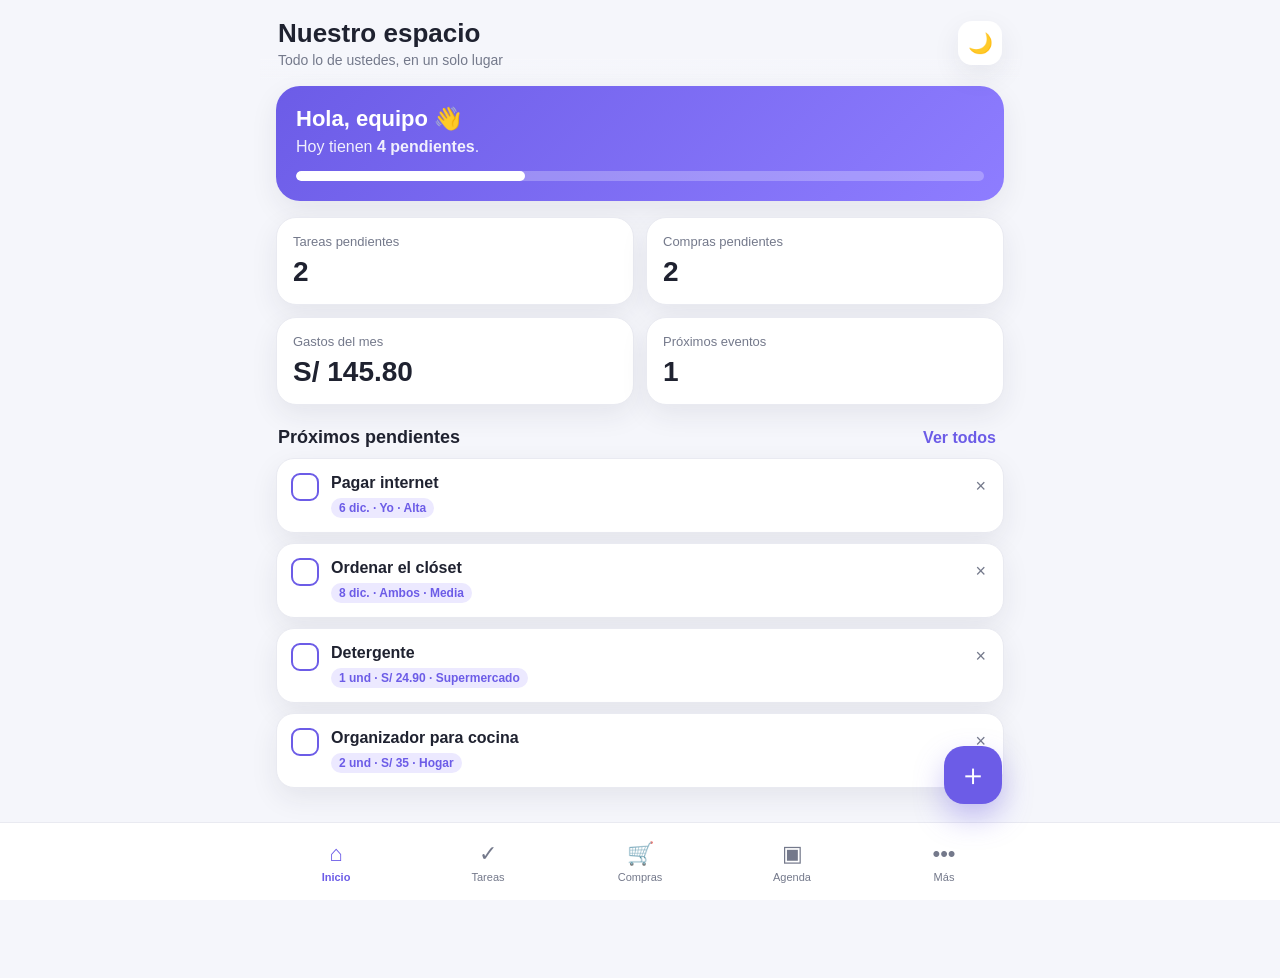
==== nuestro_espacio_app.html @ 4e75eeb5 "Add files via upload" ====
<!DOCTYPE html>
<html lang="es">
<head>
<meta charset="UTF-8" />
<meta name="viewport" content="width=device-width, initial-scale=1, viewport-fit=cover, user-scalable=no" />
<meta name="theme-color" content="#6c5ce7" />
<title>Nuestro Espacio</title>
<style>
:root{
  --bg:#f5f6fb;--card:#ffffff;--text:#1f2230;--muted:#74798b;--primary:#6c5ce7;--primary-soft:#ece9ff;
  --danger:#e74c3c;--success:#20bf6b;--warning:#f5a623;--border:#e9eaf1;--shadow:0 10px 28px rgba(34,36,58,.08);
  --nav-h:78px;
}
body.dark{--bg:#12141b;--card:#1b1e27;--text:#f5f7fb;--muted:#a7adbe;--primary-soft:#292544;--border:#2a2f3b;--shadow:0 10px 28px rgba(0,0,0,.28)}
*{box-sizing:border-box;-webkit-tap-highlight-color:transparent}
html,body{margin:0;min-height:100%;font-family:-apple-system,BlinkMacSystemFont,"Segoe UI",Roboto,Helvetica,Arial,sans-serif;background:var(--bg);color:var(--text)}
body{padding-bottom:calc(var(--nav-h) + env(safe-area-inset-bottom))}
button,input,select,textarea{font:inherit}
button{cursor:pointer}
.app{max-width:760px;margin:0 auto;min-height:100vh}
.header{padding:calc(18px + env(safe-area-inset-top)) 18px 12px;display:flex;align-items:center;justify-content:space-between;position:sticky;top:0;background:linear-gradient(180deg,var(--bg) 72%,transparent);z-index:10}
.header h1{font-size:26px;margin:0 0 3px}.header p{margin:0;color:var(--muted);font-size:14px}
.icon-btn{border:0;background:var(--card);color:var(--text);width:44px;height:44px;border-radius:14px;box-shadow:var(--shadow);font-size:20px}
main{padding:6px 16px 24px}.view{display:none}.view.active{display:block}
.summary-grid{display:grid;grid-template-columns:1fr 1fr;gap:12px;margin:10px 0 18px}.summary{background:var(--card);padding:16px;border-radius:20px;box-shadow:var(--shadow);border:1px solid var(--border)}
.summary .value{font-size:28px;font-weight:800;margin-top:7px}.summary .label{font-size:13px;color:var(--muted)}
.hero{background:linear-gradient(135deg,#6c5ce7,#8e7dff);color:white;padding:20px;border-radius:24px;box-shadow:var(--shadow);margin-bottom:16px}.hero h2{margin:0 0 6px;font-size:22px}.hero p{margin:0;opacity:.9}.progress{height:10px;background:rgba(255,255,255,.25);border-radius:999px;margin-top:15px;overflow:hidden}.progress>span{display:block;height:100%;background:white;border-radius:999px}
.section-title{display:flex;justify-content:space-between;align-items:center;margin:22px 2px 10px}.section-title h2{font-size:18px;margin:0}.section-title button{border:0;background:none;color:var(--primary);font-weight:700}
.list{display:flex;flex-direction:column;gap:10px}.item{background:var(--card);border:1px solid var(--border);border-radius:18px;padding:14px;display:flex;gap:12px;align-items:flex-start;box-shadow:var(--shadow)}
.check{width:28px;height:28px;border:2px solid var(--primary);border-radius:9px;background:transparent;display:grid;place-items:center;color:white;flex:none}.check.done{background:var(--primary)}
.item-main{flex:1;min-width:0}.item-title{font-weight:750;line-height:1.25}.item.done .item-title{text-decoration:line-through;color:var(--muted)}.item-meta{font-size:12px;color:var(--muted);margin-top:5px;display:flex;gap:7px;flex-wrap:wrap}.tag{padding:3px 8px;border-radius:999px;background:var(--primary-soft);color:var(--primary);font-weight:700}.item-actions{display:flex;gap:5px}.mini{border:0;background:transparent;color:var(--muted);font-size:18px;padding:3px}
.empty{background:var(--card);border:1px dashed var(--border);padding:28px 18px;border-radius:20px;text-align:center;color:var(--muted)}
.fab{position:fixed;right:18px;bottom:calc(var(--nav-h) + 18px + env(safe-area-inset-bottom));width:58px;height:58px;border-radius:20px;border:0;background:var(--primary);color:white;font-size:30px;box-shadow:0 14px 30px rgba(108,92,231,.35);z-index:20}
.bottom-nav{position:fixed;left:0;right:0;bottom:0;height:calc(var(--nav-h) + env(safe-area-inset-bottom));background:var(--card);border-top:1px solid var(--border);display:flex;justify-content:center;z-index:15;padding-bottom:env(safe-area-inset-bottom)}
.nav-inner{max-width:760px;width:100%;display:grid;grid-template-columns:repeat(5,1fr);height:var(--nav-h)}.nav-btn{border:0;background:none;color:var(--muted);display:flex;flex-direction:column;align-items:center;justify-content:center;gap:4px;font-size:11px}.nav-btn span{font-size:22px}.nav-btn.active{color:var(--primary);font-weight:800}
.filters{display:flex;gap:8px;overflow:auto;padding:3px 0 12px}.filter{white-space:nowrap;border:1px solid var(--border);background:var(--card);color:var(--text);border-radius:999px;padding:9px 13px}.filter.active{background:var(--primary);color:white;border-color:var(--primary)}
.budget{background:var(--card);border:1px solid var(--border);border-radius:22px;padding:18px;box-shadow:var(--shadow);margin-bottom:14px}.budget-row{display:flex;justify-content:space-between;margin:7px 0}.budget strong{font-size:20px}
.calendar{display:grid;grid-template-columns:repeat(7,1fr);gap:6px;background:var(--card);padding:14px;border-radius:22px;border:1px solid var(--border);box-shadow:var(--shadow)}.day{aspect-ratio:1;border-radius:12px;display:grid;place-items:center;font-size:13px;position:relative}.day.today{background:var(--primary);color:white;font-weight:800}.day.has::after{content:"";position:absolute;bottom:5px;width:5px;height:5px;background:var(--warning);border-radius:50%}.weekday{text-align:center;font-size:11px;color:var(--muted);padding-bottom:4px}
.note{background:var(--card);border:1px solid var(--border);border-radius:18px;padding:15px;box-shadow:var(--shadow)}.note h3{margin:0 0 7px;font-size:16px}.note p{margin:0;color:var(--muted);white-space:pre-wrap}
.modal{position:fixed;inset:0;background:rgba(14,16,24,.48);display:none;align-items:flex-end;z-index:50}.modal.open{display:flex}.sheet{background:var(--card);width:100%;max-width:760px;margin:0 auto;border-radius:28px 28px 0 0;padding:18px 18px calc(24px + env(safe-area-inset-bottom));max-height:88vh;overflow:auto}.handle{width:44px;height:5px;background:var(--border);border-radius:9px;margin:0 auto 14px}.sheet h2{margin:0 0 16px}.field{margin:12px 0}.field label{display:block;font-size:13px;font-weight:700;margin-bottom:6px}.field input,.field select,.field textarea{width:100%;border:1px solid var(--border);background:var(--bg);color:var(--text);border-radius:14px;padding:13px;font-size:16px;outline:none}.field textarea{min-height:90px;resize:vertical}.row{display:grid;grid-template-columns:1fr 1fr;gap:10px}.primary-btn{width:100%;border:0;background:var(--primary);color:white;border-radius:16px;padding:15px;font-weight:800;font-size:16px;margin-top:10px}.secondary-btn{width:100%;border:1px solid var(--border);background:var(--card);color:var(--text);border-radius:16px;padding:13px;font-weight:700;margin-top:9px}.type-grid{display:grid;grid-template-columns:1fr 1fr;gap:10px}.type-card{border:1px solid var(--border);background:var(--bg);color:var(--text);border-radius:18px;padding:18px;text-align:left}.type-card b{display:block;margin-top:8px}.settings{display:flex;flex-direction:column;gap:10px}.setting{background:var(--card);border:1px solid var(--border);padding:15px;border-radius:18px;display:flex;justify-content:space-between;align-items:center}.switch{width:50px;height:30px;background:var(--border);border-radius:99px;padding:3px}.switch::after{content:"";display:block;width:24px;height:24px;background:white;border-radius:50%;transition:.2s}.switch.on{background:var(--primary)}.switch.on::after{transform:translateX(20px)}
.toast{position:fixed;left:50%;transform:translateX(-50%);bottom:calc(var(--nav-h) + 90px);background:#20232d;color:white;padding:11px 16px;border-radius:999px;display:none;z-index:100;font-size:14px}.toast.show{display:block}
@media(min-width:700px){.fab{right:calc((100vw - 760px)/2 + 18px)}}
</style>
</head>
<body>
<div class="app">
  <header class="header">
    <div><h1 id="pageTitle">Nuestro espacio</h1><p id="pageSubtitle">Todo lo de ustedes, en un solo lugar</p></div>
    <button class="icon-btn" id="themeBtn" aria-label="Cambiar tema">🌙</button>
  </header>
  <main>
    <section class="view active" id="homeView">
      <div class="hero"><h2>Hola, equipo 👋</h2><p>Hoy tienen <b id="heroPending">0 pendientes</b>.</p><div class="progress"><span id="heroProgress" style="width:0%"></span></div></div>
      <div class="summary-grid">
        <div class="summary"><div class="label">Tareas pendientes</div><div class="value" id="sumTasks">0</div></div>
        <div class="summary"><div class="label">Compras pendientes</div><div class="value" id="sumShopping">0</div></div>
        <div class="summary"><div class="label">Gastos del mes</div><div class="value" id="sumExpenses">S/ 0</div></div>
        <div class="summary"><div class="label">Próximos eventos</div><div class="value" id="sumEvents">0</div></div>
      </div>
      <div class="section-title"><h2>Próximos pendientes</h2><button onclick="goTo('tasks')">Ver todos</button></div>
      <div class="list" id="homeList"></div>
    </section>

    <section class="view" id="tasksView">
      <div class="filters" id="taskFilters">
        <button class="filter active" data-filter="all">Todos</button><button class="filter" data-filter="pending">Pendientes</button><button class="filter" data-filter="done">Completados</button><button class="filter" data-filter="Yo">Yo</button><button class="filter" data-filter="Mi pareja">Mi pareja</button><button class="filter" data-filter="Ambos">Ambos</button>
      </div><div class="list" id="tasksList"></div>
    </section>

    <section class="view" id="shoppingView">
      <div class="budget"><div class="budget-row"><span>Presupuesto</span><strong id="budgetTotal">S/ 0</strong></div><div class="budget-row"><span>Estimado pendiente</span><span id="budgetUsed">S/ 0</span></div><div class="budget-row"><span>Disponible</span><span id="budgetLeft">S/ 0</span></div><button class="secondary-btn" onclick="editBudget()">Editar presupuesto</button></div>
      <div class="filters" id="shoppingFilters"><button class="filter active" data-filter="all">Todo</button><button class="filter" data-filter="pending">Pendiente</button><button class="filter" data-filter="done">Comprado</button></div>
      <div class="list" id="shoppingList"></div>
    </section>

    <section class="view" id="calendarView">
      <div class="calendar" id="calendarGrid"></div>
      <div class="section-title"><h2>Eventos y gastos</h2></div><div class="list" id="calendarList"></div>
    </section>

    <section class="view" id="moreView">
      <div class="section-title"><h2>Notas compartidas</h2><button onclick="openForm('note')">Agregar</button></div><div class="list" id="notesList"></div>
      <div class="section-title"><h2>Configuración</h2></div>
      <div class="settings">
        <div class="setting"><div><b>Modo oscuro</b><div class="item-meta">Cambiar apariencia</div></div><button class="switch" id="darkSwitch" onclick="toggleTheme()"></button></div>
        <div class="setting"><div><b>Exportar respaldo</b><div class="item-meta">Descarga tus datos en JSON</div></div><button class="icon-btn" onclick="exportData()">⬇️</button></div>
        <div class="setting"><div><b>Importar respaldo</b><div class="item-meta">Restaurar archivo anterior</div></div><button class="icon-btn" onclick="document.getElementById('importFile').click()">⬆️</button></div>
        <div class="setting"><div><b>Reiniciar datos</b><div class="item-meta">Volver al ejemplo inicial</div></div><button class="icon-btn" onclick="resetData()">🗑️</button></div>
      </div>
      <input id="importFile" type="file" accept="application/json" hidden />
    </section>
  </main>
</div>
<button class="fab" id="fab" onclick="openTypePicker()">＋</button>
<nav class="bottom-nav"><div class="nav-inner">
  <button class="nav-btn active" data-view="home"><span>⌂</span>Inicio</button>
  <button class="nav-btn" data-view="tasks"><span>✓</span>Tareas</button>
  <button class="nav-btn" data-view="shopping"><span>🛒</span>Compras</button>
  <button class="nav-btn" data-view="calendar"><span>▣</span>Agenda</button>
  <button class="nav-btn" data-view="more"><span>•••</span>Más</button>
</div></nav>

<div class="modal" id="typeModal"><div class="sheet"><div class="handle"></div><h2>¿Qué deseas agregar?</h2><div class="type-grid">
  <button class="type-card" onclick="openForm('task')">✅<b>Tarea</b></button><button class="type-card" onclick="openForm('shopping')">🛒<b>Compra</b></button><button class="type-card" onclick="openForm('expense')">💰<b>Gasto</b></button><button class="type-card" onclick="openForm('event')">📅<b>Evento</b></button><button class="type-card" onclick="openForm('note')">📝<b>Nota</b></button>
</div><button class="secondary-btn" onclick="closeModal('typeModal')">Cancelar</button></div></div>

<div class="modal" id="formModal"><div class="sheet"><div class="handle"></div><h2 id="formTitle">Agregar</h2><form id="itemForm"><div id="formFields"></div><button class="primary-btn" type="submit">Guardar</button><button class="secondary-btn" type="button" onclick="closeModal('formModal')">Cancelar</button></form></div></div>
<div class="toast" id="toast"></div>

<script>
const initialData={
  budget:500,
  tasks:[
    {id:uid(),title:'Pagar internet',date:todayPlus(1),priority:'Alta',assigned:'Yo',category:'Pagos',done:false},
    {id:uid(),title:'Ordenar el clóset',date:todayPlus(3),priority:'Media',assigned:'Ambos',category:'Hogar',done:false},
    {id:uid(),title:'Separar documentos importantes',date:todayPlus(5),priority:'Baja',assigned:'Mi pareja',category:'Personal',done:true}
  ],
  shopping:[
    {id:uid(),title:'Detergente',qty:1,price:24.9,category:'Supermercado',assigned:'Yo',done:false},
    {id:uid(),title:'Organizador para cocina',qty:2,price:35,category:'Hogar',assigned:'Ambos',done:false},
    {id:uid(),title:'Frutas',qty:1,price:30,category:'Supermercado',assigned:'Mi pareja',done:true}
  ],
  expenses:[{id:uid(),title:'Supermercado',amount:145.8,paidBy:'Yo',date:todayPlus(-2),category:'Comida'}],
  events:[{id:uid(),title:'Salida juntos',date:todayPlus(4),time:'18:30',category:'Pareja'}],
  notes:[{id:uid(),title:'Ideas para el departamento',text:'• Repisa para la sala\n• Lámpara cálida\n• Plantas pequeñas'}],
  theme:'light'
};
let data=loadData();let currentView='home';let currentFormType='task';let taskFilter='all',shoppingFilter='all';
function uid(){return Date.now().toString(36)+Math.random().toString(36).slice(2,7)}
function todayPlus(n){const d=new Date();d.setDate(d.getDate()+n);return d.toISOString().slice(0,10)}
function loadData(){try{return JSON.parse(localStorage.getItem('nuestroEspacioData'))||structuredClone(initialData)}catch(e){return structuredClone(initialData)}}
function save(){localStorage.setItem('nuestroEspacioData',JSON.stringify(data));renderAll()}
function money(n){return 'S/ '+Number(n||0).toFixed(2).replace('.00','')}
function niceDate(s){if(!s)return 'Sin fecha';return new Date(s+'T12:00:00').toLocaleDateString('es-PE',{day:'numeric',month:'short'})}
function escapeHTML(s=''){return String(s).replace(/[&<>'"]/g,c=>({'&':'&amp;','<':'&lt;','>':'&gt;',"'":'&#39;','"':'&quot;'}[c]))}
function showToast(msg){const t=document.getElementById('toast');t.textContent=msg;t.classList.add('show');setTimeout(()=>t.classList.remove('show'),1800)}
function goTo(view){currentView=view;document.querySelectorAll('.view').forEach(v=>v.classList.remove('active'));document.getElementById(view+'View').classList.add('active');document.querySelectorAll('.nav-btn').forEach(b=>b.classList.toggle('active',b.dataset.view===view));const titles={home:['Nuestro espacio','Todo lo de ustedes, en un solo lugar'],tasks:['Tareas','Organicen y repartan pendientes'],shopping:['Compras','Controlen lo que falta y el presupuesto'],calendar:['Agenda','Eventos y movimientos importantes'],more:['Más','Notas, respaldo y preferencias']};document.getElementById('pageTitle').textContent=titles[view][0];document.getElementById('pageSubtitle').textContent=titles[view][1];window.scrollTo({top:0,behavior:'smooth'})}
document.querySelectorAll('.nav-btn').forEach(b=>b.onclick=()=>goTo(b.dataset.view));
function taskCard(x,type='task'){
 const meta=type==='task'?`${niceDate(x.date)} · ${x.assigned} · ${x.priority}`:type==='shopping'?`${x.qty||1} und · ${money(x.price)} · ${x.category}`:type==='event'?`${niceDate(x.date)} ${x.time||''} · ${x.category}`:`${niceDate(x.date)} · ${x.paidBy}`;
 const done=x.done? 'done':'';return `<div class="item ${done}"><button class="check ${done}" onclick="toggleDone('${type}','${x.id}')">${x.done?'✓':''}</button><div class="item-main"><div class="item-title">${escapeHTML(x.title)}</div><div class="item-meta"><span class="tag">${escapeHTML(meta)}</span></div></div><div class="item-actions"><button class="mini" onclick="deleteItem('${type}','${x.id}')">×</button></div></div>`
}
function renderHome(){const tp=data.tasks.filter(x=>!x.done),sp=data.shopping.filter(x=>!x.done);document.getElementById('sumTasks').textContent=tp.length;document.getElementById('sumShopping').textContent=sp.length;const now=new Date(),m=data.expenses.filter(x=>{const d=new Date(x.date+'T12:00:00');return d.getMonth()===now.getMonth()&&d.getFullYear()===now.getFullYear()}).reduce((a,b)=>a+Number(b.amount),0);document.getElementById('sumExpenses').textContent=money(m);document.getElementById('sumEvents').textContent=data.events.filter(x=>new Date(x.date+'T23:59:00')>=new Date()).length;const total=data.tasks.length+data.shopping.length,done=data.tasks.filter(x=>x.done).length+data.shopping.filter(x=>x.done).length,pending=total-done;document.getElementById('heroPending').textContent=pending+' pendiente'+(pending===1?'':'s');document.getElementById('heroProgress').style.width=(total?done/total*100:0)+'%';const upcoming=[...tp.map(x=>({...x,type:'task'})),...sp.map(x=>({...x,type:'shopping'}))].slice(0,4);document.getElementById('homeList').innerHTML=upcoming.length?upcoming.map(x=>taskCard(x,x.type)).join(''):'<div class="empty">No tienen pendientes 🎉</div>'}
function renderTasks(){let arr=[...data.tasks];if(taskFilter==='pending')arr=arr.filter(x=>!x.done);else if(taskFilter==='done')arr=arr.filter(x=>x.done);else if(['Yo','Mi pareja','Ambos'].includes(taskFilter))arr=arr.filter(x=>x.assigned===taskFilter);document.getElementById('tasksList').innerHTML=arr.length?arr.map(x=>taskCard(x,'task')).join(''):'<div class="empty">No hay tareas en este filtro</div>'}
function renderShopping(){let arr=[...data.shopping];if(shoppingFilter==='pending')arr=arr.filter(x=>!x.done);if(shoppingFilter==='done')arr=arr.filter(x=>x.done);document.getElementById('shoppingList').innerHTML=arr.length?arr.map(x=>taskCard(x,'shopping')).join(''):'<div class="empty">No hay compras aquí</div>';const used=data.shopping.filter(x=>!x.done).reduce((a,b)=>a+Number(b.price||0)*Number(b.qty||1),0);document.getElementById('budgetTotal').textContent=money(data.budget);document.getElementById('budgetUsed').textContent=money(used);document.getElementById('budgetLeft').textContent=money(data.budget-used)}
function renderCalendar(){const d=new Date(),y=d.getFullYear(),m=d.getMonth(),first=new Date(y,m,1).getDay(),days=new Date(y,m+1,0).getDate();let h=['D','L','M','M','J','V','S'].map(x=>`<div class="weekday">${x}</div>`).join('');for(let i=0;i<first;i++)h+='<div></div>';const marked=new Set([...data.events.map(x=>x.date),...data.expenses.map(x=>x.date)]);for(let day=1;day<=days;day++){const ds=`${y}-${String(m+1).padStart(2,'0')}-${String(day).padStart(2,'0')}`;h+=`<div class="day ${day===d.getDate()?'today':''} ${marked.has(ds)?'has':''}">${day}</div>`}document.getElementById('calendarGrid').innerHTML=h;const arr=[...data.events.map(x=>({...x,type:'event'})),...data.expenses.map(x=>({...x,type:'expense'}))].sort((a,b)=>a.date.localeCompare(b.date));document.getElementById('calendarList').innerHTML=arr.length?arr.map(x=>taskCard(x,x.type)).join(''):'<div class="empty">No hay eventos ni gastos</div>'}
function renderNotes(){document.getElementById('notesList').innerHTML=data.notes.length?data.notes.map(n=>`<div class="note"><div style="display:flex;justify-content:space-between;gap:10px"><h3>${escapeHTML(n.title)}</h3><button class="mini" onclick="deleteItem('note','${n.id}')">×</button></div><p>${escapeHTML(n.text)}</p></div>`).join(''):'<div class="empty">Aún no tienen notas compartidas</div>'}
function renderAll(){renderHome();renderTasks();renderShopping();renderCalendar();renderNotes();applyTheme()}
function toggleDone(type,id){const arr=data[type==='shopping'?'shopping':'tasks'];const x=arr.find(i=>i.id===id);if(x){x.done=!x.done;save()}}
function deleteItem(type,id){const key=type==='expense'?'expenses':type==='event'?'events':type==='note'?'notes':type==='shopping'?'shopping':'tasks';data[key]=data[key].filter(x=>x.id!==id);save();showToast('Elemento eliminado')}
function openTypePicker(){document.getElementById('typeModal').classList.add('open')}
function closeModal(id){document.getElementById(id).classList.remove('open')}
function openForm(type){currentFormType=type;closeModal('typeModal');const titles={task:'Nueva tarea',shopping:'Nueva compra',expense:'Nuevo gasto',event:'Nuevo evento',note:'Nueva nota'};document.getElementById('formTitle').textContent=titles[type];let f='';if(type==='task')f=`<div class="field"><label>Tarea</label><input name="title" required placeholder="Ej. Pagar internet"></div><div class="row"><div class="field"><label>Fecha</label><input name="date" type="date" value="${todayPlus(0)}"></div><div class="field"><label>Prioridad</label><select name="priority"><option>Alta</option><option selected>Media</option><option>Baja</option></select></div></div><div class="row"><div class="field"><label>Responsable</label><select name="assigned"><option>Yo</option><option>Mi pareja</option><option>Ambos</option></select></div><div class="field"><label>Categoría</label><input name="category" value="Hogar"></div></div>`;
if(type==='shopping')f=`<div class="field"><label>Producto</label><input name="title" required placeholder="Ej. Leche"></div><div class="row"><div class="field"><label>Cantidad</label><input name="qty" type="number" min="1" value="1"></div><div class="field"><label>Precio estimado</label><input name="price" type="number" step="0.01" value="0"></div></div><div class="row"><div class="field"><label>Categoría</label><select name="category"><option>Supermercado</option><option>Hogar</option><option>Farmacia</option><option>Bebé</option><option>Ropa</option><option>Otros</option></select></div><div class="field"><label>Responsable</label><select name="assigned"><option>Yo</option><option>Mi pareja</option><option>Ambos</option></select></div></div>`;
if(type==='expense')f=`<div class="field"><label>Descripción</label><input name="title" required placeholder="Ej. Supermercado"></div><div class="row"><div class="field"><label>Monto</label><input name="amount" type="number" step="0.01" required></div><div class="field"><label>Fecha</label><input name="date" type="date" value="${todayPlus(0)}"></div></div><div class="row"><div class="field"><label>Pagó</label><select name="paidBy"><option>Yo</option><option>Mi pareja</option><option>Ambos</option></select></div><div class="field"><label>Categoría</label><input name="category" value="Hogar"></div></div>`;
if(type==='event')f=`<div class="field"><label>Evento</label><input name="title" required placeholder="Ej. Cena juntos"></div><div class="row"><div class="field"><label>Fecha</label><input name="date" type="date" value="${todayPlus(1)}"></div><div class="field"><label>Hora</label><input name="time" type="time" value="18:00"></div></div><div class="field"><label>Categoría</label><input name="category" value="Pareja"></div>`;
if(type==='note')f=`<div class="field"><label>Título</label><input name="title" required placeholder="Ej. Ideas para la casa"></div><div class="field"><label>Contenido</label><textarea name="text" required placeholder="Escriban aquí..."></textarea></div>`;
document.getElementById('formFields').innerHTML=f;document.getElementById('formModal').classList.add('open')}
document.getElementById('itemForm').onsubmit=e=>{e.preventDefault();const o=Object.fromEntries(new FormData(e.target).entries());o.id=uid();if(currentFormType==='task'){o.done=false;data.tasks.unshift(o)}if(currentFormType==='shopping'){o.qty=Number(o.qty);o.price=Number(o.price);o.done=false;data.shopping.unshift(o)}if(currentFormType==='expense'){o.amount=Number(o.amount);data.expenses.unshift(o)}if(currentFormType==='event')data.events.unshift(o);if(currentFormType==='note')data.notes.unshift(o);closeModal('formModal');e.target.reset();save();showToast('Guardado correctamente')}
document.getElementById('taskFilters').onclick=e=>{if(!e.target.matches('.filter'))return;taskFilter=e.target.dataset.filter;document.querySelectorAll('#taskFilters .filter').forEach(x=>x.classList.toggle('active',x===e.target));renderTasks()}
document.getElementById('shoppingFilters').onclick=e=>{if(!e.target.matches('.filter'))return;shoppingFilter=e.target.dataset.filter;document.querySelectorAll('#shoppingFilters .filter').forEach(x=>x.classList.toggle('active',x===e.target));renderShopping()}
function editBudget(){const v=prompt('Nuevo presupuesto para compras:',data.budget);if(v!==null&&!isNaN(v)){data.budget=Number(v);save()}}
function toggleTheme(){data.theme=data.theme==='dark'?'light':'dark';save()}
function applyTheme(){document.body.classList.toggle('dark',data.theme==='dark');document.getElementById('themeBtn').textContent=data.theme==='dark'?'☀️':'🌙';document.getElementById('darkSwitch').classList.toggle('on',data.theme==='dark')}
document.getElementById('themeBtn').onclick=toggleTheme;
function exportData(){const blob=new Blob([JSON.stringify(data,null,2)],{type:'application/json'}),a=document.createElement('a');a.href=URL.createObjectURL(blob);a.download='nuestro-espacio-respaldo.json';a.click();URL.revokeObjectURL(a.href);showToast('Respaldo descargado')}
document.getElementById('importFile').onchange=e=>{const file=e.target.files[0];if(!file)return;const r=new FileReader();r.onload=()=>{try{data=JSON.parse(r.result);save();showToast('Respaldo importado')}catch{alert('El archivo no es válido')}};r.readAsText(file)}
function resetData(){if(confirm('¿Deseas reiniciar todos los datos?')){data=structuredClone(initialData);save();showToast('Datos reiniciados')}}
document.querySelectorAll('.modal').forEach(m=>m.addEventListener('click',e=>{if(e.target===m)m.classList.remove('open')}));
renderAll();
</script>
</body>
</html>
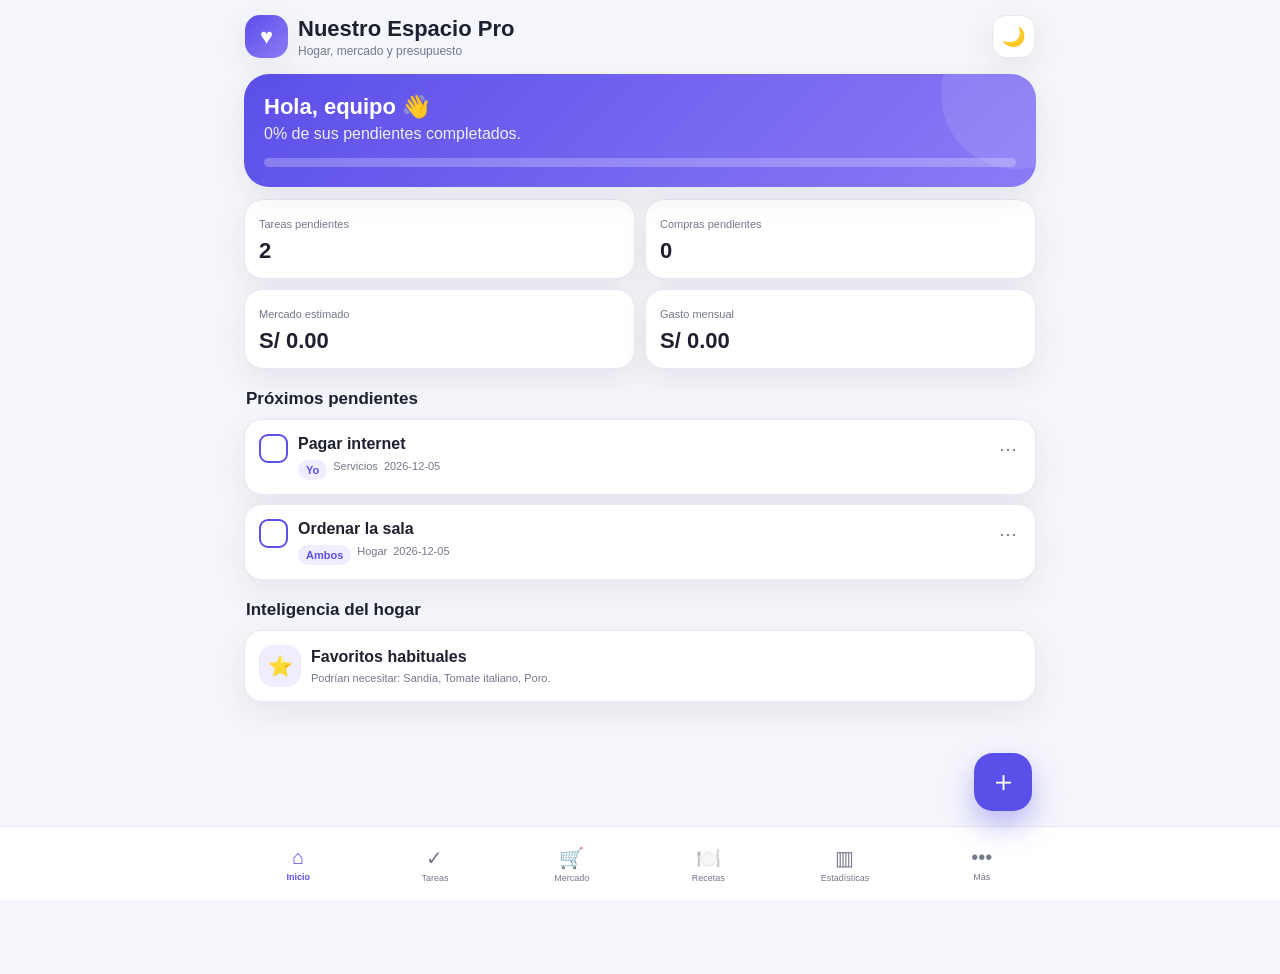
==== commit e51a9ef5: "Add files via upload" ====
--- a/nuestro_espacio_app.html
+++ b/nuestro_espacio_app.html
@@ -1,173 +1,66 @@
-<!DOCTYPE html>
-<html lang="es">
-<head>
-<meta charset="UTF-8" />
-<meta name="viewport" content="width=device-width, initial-scale=1, viewport-fit=cover, user-scalable=no" />
-<meta name="theme-color" content="#6c5ce7" />
-<title>Nuestro Espacio</title>
+<!doctype html>
+<html lang="es"><head><meta charset="utf-8"><meta name="viewport" content="width=device-width,initial-scale=1,viewport-fit=cover,user-scalable=no"><meta name="theme-color" content="#5b4fe9"><title>Nuestro Espacio Pro</title>
 <style>
-:root{
-  --bg:#f5f6fb;--card:#ffffff;--text:#1f2230;--muted:#74798b;--primary:#6c5ce7;--primary-soft:#ece9ff;
-  --danger:#e74c3c;--success:#20bf6b;--warning:#f5a623;--border:#e9eaf1;--shadow:0 10px 28px rgba(34,36,58,.08);
-  --nav-h:78px;
-}
-body.dark{--bg:#12141b;--card:#1b1e27;--text:#f5f7fb;--muted:#a7adbe;--primary-soft:#292544;--border:#2a2f3b;--shadow:0 10px 28px rgba(0,0,0,.28)}
-*{box-sizing:border-box;-webkit-tap-highlight-color:transparent}
-html,body{margin:0;min-height:100%;font-family:-apple-system,BlinkMacSystemFont,"Segoe UI",Roboto,Helvetica,Arial,sans-serif;background:var(--bg);color:var(--text)}
-body{padding-bottom:calc(var(--nav-h) + env(safe-area-inset-bottom))}
-button,input,select,textarea{font:inherit}
-button{cursor:pointer}
-.app{max-width:760px;margin:0 auto;min-height:100vh}
-.header{padding:calc(18px + env(safe-area-inset-top)) 18px 12px;display:flex;align-items:center;justify-content:space-between;position:sticky;top:0;background:linear-gradient(180deg,var(--bg) 72%,transparent);z-index:10}
-.header h1{font-size:26px;margin:0 0 3px}.header p{margin:0;color:var(--muted);font-size:14px}
-.icon-btn{border:0;background:var(--card);color:var(--text);width:44px;height:44px;border-radius:14px;box-shadow:var(--shadow);font-size:20px}
-main{padding:6px 16px 24px}.view{display:none}.view.active{display:block}
-.summary-grid{display:grid;grid-template-columns:1fr 1fr;gap:12px;margin:10px 0 18px}.summary{background:var(--card);padding:16px;border-radius:20px;box-shadow:var(--shadow);border:1px solid var(--border)}
-.summary .value{font-size:28px;font-weight:800;margin-top:7px}.summary .label{font-size:13px;color:var(--muted)}
-.hero{background:linear-gradient(135deg,#6c5ce7,#8e7dff);color:white;padding:20px;border-radius:24px;box-shadow:var(--shadow);margin-bottom:16px}.hero h2{margin:0 0 6px;font-size:22px}.hero p{margin:0;opacity:.9}.progress{height:10px;background:rgba(255,255,255,.25);border-radius:999px;margin-top:15px;overflow:hidden}.progress>span{display:block;height:100%;background:white;border-radius:999px}
-.section-title{display:flex;justify-content:space-between;align-items:center;margin:22px 2px 10px}.section-title h2{font-size:18px;margin:0}.section-title button{border:0;background:none;color:var(--primary);font-weight:700}
-.list{display:flex;flex-direction:column;gap:10px}.item{background:var(--card);border:1px solid var(--border);border-radius:18px;padding:14px;display:flex;gap:12px;align-items:flex-start;box-shadow:var(--shadow)}
-.check{width:28px;height:28px;border:2px solid var(--primary);border-radius:9px;background:transparent;display:grid;place-items:center;color:white;flex:none}.check.done{background:var(--primary)}
-.item-main{flex:1;min-width:0}.item-title{font-weight:750;line-height:1.25}.item.done .item-title{text-decoration:line-through;color:var(--muted)}.item-meta{font-size:12px;color:var(--muted);margin-top:5px;display:flex;gap:7px;flex-wrap:wrap}.tag{padding:3px 8px;border-radius:999px;background:var(--primary-soft);color:var(--primary);font-weight:700}.item-actions{display:flex;gap:5px}.mini{border:0;background:transparent;color:var(--muted);font-size:18px;padding:3px}
-.empty{background:var(--card);border:1px dashed var(--border);padding:28px 18px;border-radius:20px;text-align:center;color:var(--muted)}
-.fab{position:fixed;right:18px;bottom:calc(var(--nav-h) + 18px + env(safe-area-inset-bottom));width:58px;height:58px;border-radius:20px;border:0;background:var(--primary);color:white;font-size:30px;box-shadow:0 14px 30px rgba(108,92,231,.35);z-index:20}
-.bottom-nav{position:fixed;left:0;right:0;bottom:0;height:calc(var(--nav-h) + env(safe-area-inset-bottom));background:var(--card);border-top:1px solid var(--border);display:flex;justify-content:center;z-index:15;padding-bottom:env(safe-area-inset-bottom)}
-.nav-inner{max-width:760px;width:100%;display:grid;grid-template-columns:repeat(5,1fr);height:var(--nav-h)}.nav-btn{border:0;background:none;color:var(--muted);display:flex;flex-direction:column;align-items:center;justify-content:center;gap:4px;font-size:11px}.nav-btn span{font-size:22px}.nav-btn.active{color:var(--primary);font-weight:800}
-.filters{display:flex;gap:8px;overflow:auto;padding:3px 0 12px}.filter{white-space:nowrap;border:1px solid var(--border);background:var(--card);color:var(--text);border-radius:999px;padding:9px 13px}.filter.active{background:var(--primary);color:white;border-color:var(--primary)}
-.budget{background:var(--card);border:1px solid var(--border);border-radius:22px;padding:18px;box-shadow:var(--shadow);margin-bottom:14px}.budget-row{display:flex;justify-content:space-between;margin:7px 0}.budget strong{font-size:20px}
-.calendar{display:grid;grid-template-columns:repeat(7,1fr);gap:6px;background:var(--card);padding:14px;border-radius:22px;border:1px solid var(--border);box-shadow:var(--shadow)}.day{aspect-ratio:1;border-radius:12px;display:grid;place-items:center;font-size:13px;position:relative}.day.today{background:var(--primary);color:white;font-weight:800}.day.has::after{content:"";position:absolute;bottom:5px;width:5px;height:5px;background:var(--warning);border-radius:50%}.weekday{text-align:center;font-size:11px;color:var(--muted);padding-bottom:4px}
-.note{background:var(--card);border:1px solid var(--border);border-radius:18px;padding:15px;box-shadow:var(--shadow)}.note h3{margin:0 0 7px;font-size:16px}.note p{margin:0;color:var(--muted);white-space:pre-wrap}
-.modal{position:fixed;inset:0;background:rgba(14,16,24,.48);display:none;align-items:flex-end;z-index:50}.modal.open{display:flex}.sheet{background:var(--card);width:100%;max-width:760px;margin:0 auto;border-radius:28px 28px 0 0;padding:18px 18px calc(24px + env(safe-area-inset-bottom));max-height:88vh;overflow:auto}.handle{width:44px;height:5px;background:var(--border);border-radius:9px;margin:0 auto 14px}.sheet h2{margin:0 0 16px}.field{margin:12px 0}.field label{display:block;font-size:13px;font-weight:700;margin-bottom:6px}.field input,.field select,.field textarea{width:100%;border:1px solid var(--border);background:var(--bg);color:var(--text);border-radius:14px;padding:13px;font-size:16px;outline:none}.field textarea{min-height:90px;resize:vertical}.row{display:grid;grid-template-columns:1fr 1fr;gap:10px}.primary-btn{width:100%;border:0;background:var(--primary);color:white;border-radius:16px;padding:15px;font-weight:800;font-size:16px;margin-top:10px}.secondary-btn{width:100%;border:1px solid var(--border);background:var(--card);color:var(--text);border-radius:16px;padding:13px;font-weight:700;margin-top:9px}.type-grid{display:grid;grid-template-columns:1fr 1fr;gap:10px}.type-card{border:1px solid var(--border);background:var(--bg);color:var(--text);border-radius:18px;padding:18px;text-align:left}.type-card b{display:block;margin-top:8px}.settings{display:flex;flex-direction:column;gap:10px}.setting{background:var(--card);border:1px solid var(--border);padding:15px;border-radius:18px;display:flex;justify-content:space-between;align-items:center}.switch{width:50px;height:30px;background:var(--border);border-radius:99px;padding:3px}.switch::after{content:"";display:block;width:24px;height:24px;background:white;border-radius:50%;transition:.2s}.switch.on{background:var(--primary)}.switch.on::after{transform:translateX(20px)}
-.toast{position:fixed;left:50%;transform:translateX(-50%);bottom:calc(var(--nav-h) + 90px);background:#20232d;color:white;padding:11px 16px;border-radius:999px;display:none;z-index:100;font-size:14px}.toast.show{display:block}
-@media(min-width:700px){.fab{right:calc((100vw - 760px)/2 + 18px)}}
-</style>
-</head>
-<body>
-<div class="app">
-  <header class="header">
-    <div><h1 id="pageTitle">Nuestro espacio</h1><p id="pageSubtitle">Todo lo de ustedes, en un solo lugar</p></div>
-    <button class="icon-btn" id="themeBtn" aria-label="Cambiar tema">🌙</button>
-  </header>
-  <main>
-    <section class="view active" id="homeView">
-      <div class="hero"><h2>Hola, equipo 👋</h2><p>Hoy tienen <b id="heroPending">0 pendientes</b>.</p><div class="progress"><span id="heroProgress" style="width:0%"></span></div></div>
-      <div class="summary-grid">
-        <div class="summary"><div class="label">Tareas pendientes</div><div class="value" id="sumTasks">0</div></div>
-        <div class="summary"><div class="label">Compras pendientes</div><div class="value" id="sumShopping">0</div></div>
-        <div class="summary"><div class="label">Gastos del mes</div><div class="value" id="sumExpenses">S/ 0</div></div>
-        <div class="summary"><div class="label">Próximos eventos</div><div class="value" id="sumEvents">0</div></div>
-      </div>
-      <div class="section-title"><h2>Próximos pendientes</h2><button onclick="goTo('tasks')">Ver todos</button></div>
-      <div class="list" id="homeList"></div>
-    </section>
-
-    <section class="view" id="tasksView">
-      <div class="filters" id="taskFilters">
-        <button class="filter active" data-filter="all">Todos</button><button class="filter" data-filter="pending">Pendientes</button><button class="filter" data-filter="done">Completados</button><button class="filter" data-filter="Yo">Yo</button><button class="filter" data-filter="Mi pareja">Mi pareja</button><button class="filter" data-filter="Ambos">Ambos</button>
-      </div><div class="list" id="tasksList"></div>
-    </section>
-
-    <section class="view" id="shoppingView">
-      <div class="budget"><div class="budget-row"><span>Presupuesto</span><strong id="budgetTotal">S/ 0</strong></div><div class="budget-row"><span>Estimado pendiente</span><span id="budgetUsed">S/ 0</span></div><div class="budget-row"><span>Disponible</span><span id="budgetLeft">S/ 0</span></div><button class="secondary-btn" onclick="editBudget()">Editar presupuesto</button></div>
-      <div class="filters" id="shoppingFilters"><button class="filter active" data-filter="all">Todo</button><button class="filter" data-filter="pending">Pendiente</button><button class="filter" data-filter="done">Comprado</button></div>
-      <div class="list" id="shoppingList"></div>
-    </section>
-
-    <section class="view" id="calendarView">
-      <div class="calendar" id="calendarGrid"></div>
-      <div class="section-title"><h2>Eventos y gastos</h2></div><div class="list" id="calendarList"></div>
-    </section>
-
-    <section class="view" id="moreView">
-      <div class="section-title"><h2>Notas compartidas</h2><button onclick="openForm('note')">Agregar</button></div><div class="list" id="notesList"></div>
-      <div class="section-title"><h2>Configuración</h2></div>
-      <div class="settings">
-        <div class="setting"><div><b>Modo oscuro</b><div class="item-meta">Cambiar apariencia</div></div><button class="switch" id="darkSwitch" onclick="toggleTheme()"></button></div>
-        <div class="setting"><div><b>Exportar respaldo</b><div class="item-meta">Descarga tus datos en JSON</div></div><button class="icon-btn" onclick="exportData()">⬇️</button></div>
-        <div class="setting"><div><b>Importar respaldo</b><div class="item-meta">Restaurar archivo anterior</div></div><button class="icon-btn" onclick="document.getElementById('importFile').click()">⬆️</button></div>
-        <div class="setting"><div><b>Reiniciar datos</b><div class="item-meta">Volver al ejemplo inicial</div></div><button class="icon-btn" onclick="resetData()">🗑️</button></div>
-      </div>
-      <input id="importFile" type="file" accept="application/json" hidden />
-    </section>
-  </main>
-</div>
-<button class="fab" id="fab" onclick="openTypePicker()">＋</button>
-<nav class="bottom-nav"><div class="nav-inner">
-  <button class="nav-btn active" data-view="home"><span>⌂</span>Inicio</button>
-  <button class="nav-btn" data-view="tasks"><span>✓</span>Tareas</button>
-  <button class="nav-btn" data-view="shopping"><span>🛒</span>Compras</button>
-  <button class="nav-btn" data-view="calendar"><span>▣</span>Agenda</button>
-  <button class="nav-btn" data-view="more"><span>•••</span>Más</button>
-</div></nav>
-
-<div class="modal" id="typeModal"><div class="sheet"><div class="handle"></div><h2>¿Qué deseas agregar?</h2><div class="type-grid">
-  <button class="type-card" onclick="openForm('task')">✅<b>Tarea</b></button><button class="type-card" onclick="openForm('shopping')">🛒<b>Compra</b></button><button class="type-card" onclick="openForm('expense')">💰<b>Gasto</b></button><button class="type-card" onclick="openForm('event')">📅<b>Evento</b></button><button class="type-card" onclick="openForm('note')">📝<b>Nota</b></button>
-</div><button class="secondary-btn" onclick="closeModal('typeModal')">Cancelar</button></div></div>
-
-<div class="modal" id="formModal"><div class="sheet"><div class="handle"></div><h2 id="formTitle">Agregar</h2><form id="itemForm"><div id="formFields"></div><button class="primary-btn" type="submit">Guardar</button><button class="secondary-btn" type="button" onclick="closeModal('formModal')">Cancelar</button></form></div></div>
+:root{--bg:#f5f6fb;--card:#fff;--text:#1e2030;--muted:#73788b;--primary:#5b4fe9;--primary2:#8b7bf6;--soft:#efedff;--border:#e7e8f1;--green:#19a968;--orange:#e99016;--red:#e24f56;--shadow:0 10px 30px rgba(34,38,65,.08);--nav:74px}body.dark{--bg:#101219;--card:#1a1d27;--text:#f6f7fb;--muted:#a7adbc;--soft:#292646;--border:#2c3140;--shadow:0 12px 30px rgba(0,0,0,.3)}*{box-sizing:border-box;-webkit-tap-highlight-color:transparent}html,body{margin:0;min-height:100%;font-family:-apple-system,BlinkMacSystemFont,"Segoe UI",Roboto,Arial,sans-serif;background:var(--bg);color:var(--text)}body{padding-bottom:calc(var(--nav) + env(safe-area-inset-bottom))}button,input,select,textarea{font:inherit}button{cursor:pointer}.app{max-width:820px;margin:auto;min-height:100vh}.header{position:sticky;top:0;z-index:20;padding:calc(15px + env(safe-area-inset-top)) 15px 11px;background:linear-gradient(180deg,var(--bg) 80%,transparent);display:flex;justify-content:space-between;align-items:center}.brand{display:flex;align-items:center;gap:10px}.logo{width:43px;height:43px;border-radius:15px;background:linear-gradient(135deg,var(--primary),var(--primary2));color:#fff;display:grid;place-items:center;font-size:22px;box-shadow:var(--shadow)}h1{font-size:22px;margin:0}.header p{margin:2px 0 0;color:var(--muted);font-size:12px}.icon{width:43px;height:43px;border:1px solid var(--border);border-radius:14px;background:var(--card);color:var(--text);box-shadow:var(--shadow);font-size:19px}.view{display:none;padding:5px 14px 28px}.view.active{display:block}.hero{padding:20px;border-radius:25px;color:#fff;background:linear-gradient(135deg,var(--primary),var(--primary2));box-shadow:var(--shadow);position:relative;overflow:hidden}.hero:after{content:"";position:absolute;width:150px;height:150px;border-radius:50%;background:rgba(255,255,255,.1);right:-55px;top:-55px}.hero h2{margin:0 0 5px;font-size:22px}.hero p{margin:0;opacity:.9}.progress{height:9px;background:rgba(255,255,255,.24);border-radius:99px;margin-top:15px;overflow:hidden}.progress span{display:block;height:100%;background:#fff;border-radius:99px}.grid2{display:grid;grid-template-columns:1fr 1fr;gap:10px;margin-top:12px}.metric,.card,.budget{background:var(--card);border:1px solid var(--border);box-shadow:var(--shadow)}.metric{border-radius:19px;padding:14px}.metric small{color:var(--muted);font-size:11px}.metric b{display:block;font-size:22px;margin-top:6px}.section-head{display:flex;justify-content:space-between;align-items:center;margin:20px 2px 10px}.section-head h2{font-size:17px;margin:0}.text-btn{border:0;background:none;color:var(--primary);font-weight:800}.list{display:flex;flex-direction:column;gap:9px}.card{border-radius:18px;padding:14px}.item{display:flex;gap:10px;align-items:flex-start}.check{width:29px;height:29px;border:2px solid var(--primary);border-radius:9px;background:transparent;color:#fff;flex:none;font-weight:900}.check.done{background:var(--primary)}.main{flex:1;min-width:0}.title{font-weight:800;line-height:1.25}.done .title{text-decoration:line-through;color:var(--muted)}.meta{display:flex;flex-wrap:wrap;gap:6px;margin-top:6px;color:var(--muted);font-size:11px}.pill{padding:4px 8px;border-radius:999px;background:var(--soft);color:var(--primary);font-weight:750}.pill.green{background:rgba(25,169,104,.12);color:var(--green)}.pill.orange{background:rgba(233,144,22,.13);color:var(--orange)}.pill.red{background:rgba(226,79,86,.12);color:var(--red)}.actions{display:flex}.mini{border:0;background:transparent;color:var(--muted);font-size:18px;padding:4px}.filters{display:flex;gap:7px;overflow:auto;padding:2px 0 11px}.filter{white-space:nowrap;padding:9px 12px;border:1px solid var(--border);border-radius:999px;background:var(--card);color:var(--text)}.filter.active{background:var(--primary);border-color:var(--primary);color:#fff}.budget{border-radius:22px;padding:16px;margin-bottom:12px}.budget-top,.budget-line{display:flex;justify-content:space-between;gap:10px;align-items:center}.budget-top strong{font-size:24px}.budget-line{margin-top:10px;font-size:13px}.range{margin-top:11px;padding-top:11px;border-top:1px solid var(--border);display:grid;grid-template-columns:repeat(3,1fr);gap:6px;text-align:center}.range div{background:var(--bg);padding:8px 4px;border-radius:12px}.range small{display:block;color:var(--muted);font-size:9px}.range b{font-size:12px}.store-tabs{display:grid;grid-template-columns:repeat(3,1fr);gap:6px;margin-bottom:11px}.store-tab{border:1px solid var(--border);background:var(--card);color:var(--text);border-radius:13px;padding:10px 3px;font-size:11px}.store-tab.active{background:var(--soft);color:var(--primary);border-color:var(--primary);font-weight:800}.search{position:relative;margin-bottom:11px}.search input{width:100%;padding:13px 14px 13px 42px;border:1px solid var(--border);border-radius:15px;background:var(--card);color:var(--text);font-size:16px}.search span{position:absolute;left:14px;top:12px}.chips{display:flex;gap:7px;overflow:auto;padding-bottom:10px}.chip{border:1px solid var(--border);background:var(--card);color:var(--text);padding:8px 11px;border-radius:999px;white-space:nowrap;font-size:11px}.chip.active{background:var(--primary);color:#fff}.recipe-grid{display:grid;grid-template-columns:1fr 1fr;gap:10px}.recipe{border-radius:19px;padding:15px;min-height:150px;background:var(--card);border:1px solid var(--border);box-shadow:var(--shadow);display:flex;flex-direction:column}.recipe .emoji{font-size:30px}.recipe h3{font-size:15px;margin:8px 0 4px}.recipe p{font-size:11px;color:var(--muted);margin:0;flex:1}.recipe button{border:0;border-radius:12px;padding:9px;background:var(--soft);color:var(--primary);font-weight:800;margin-top:10px}.chart{display:flex;align-items:flex-end;gap:8px;height:150px;padding:18px 8px 5px}.bar-wrap{flex:1;height:100%;display:flex;flex-direction:column;justify-content:flex-end;align-items:center;gap:5px}.bar{width:100%;max-width:38px;background:linear-gradient(180deg,var(--primary2),var(--primary));border-radius:9px 9px 4px 4px;min-height:3px}.bar-wrap small{font-size:9px;color:var(--muted)}.insight{display:flex;gap:10px;align-items:center}.insight-icon{width:42px;height:42px;border-radius:14px;background:var(--soft);display:grid;place-items:center;font-size:20px;flex:none}.empty{text-align:center;color:var(--muted);padding:25px 13px;background:var(--card);border:1px dashed var(--border);border-radius:18px}.fab{position:fixed;right:18px;bottom:calc(var(--nav) + 15px + env(safe-area-inset-bottom));z-index:25;width:58px;height:58px;border:0;border-radius:19px;background:var(--primary);color:#fff;font-size:29px;box-shadow:0 14px 30px rgba(91,79,233,.38)}.nav{position:fixed;left:0;right:0;bottom:0;height:calc(var(--nav) + env(safe-area-inset-bottom));padding-bottom:env(safe-area-inset-bottom);background:var(--card);border-top:1px solid var(--border);z-index:23}.nav-inner{max-width:820px;margin:auto;height:var(--nav);display:grid;grid-template-columns:repeat(6,1fr)}.nav button{border:0;background:none;color:var(--muted);display:flex;flex-direction:column;align-items:center;justify-content:center;gap:3px;font-size:9px}.nav button span{font-size:20px}.nav button.active{color:var(--primary);font-weight:800}.modal{position:fixed;inset:0;background:rgba(8,10,18,.55);display:none;align-items:flex-end;z-index:60}.modal.open{display:flex}.sheet{width:100%;max-width:820px;margin:auto;background:var(--card);border-radius:27px 27px 0 0;padding:15px 16px calc(22px + env(safe-area-inset-bottom));max-height:92vh;overflow:auto}.handle{width:44px;height:5px;background:var(--border);border-radius:99px;margin:0 auto 13px}.sheet h2{margin:0 0 14px;font-size:20px}.field{margin:10px 0}.field label{display:block;font-size:11px;font-weight:800;margin-bottom:6px}.field input,.field select,.field textarea{width:100%;padding:13px;border:1px solid var(--border);border-radius:13px;background:var(--bg);color:var(--text);font-size:16px}.field textarea{min-height:82px}.row{display:grid;grid-template-columns:1fr 1fr;gap:8px}.primary,.secondary{width:100%;border-radius:15px;padding:14px;font-weight:850;margin-top:8px}.primary{border:0;background:var(--primary);color:#fff}.secondary{border:1px solid var(--border);background:var(--card);color:var(--text)}.types{display:grid;grid-template-columns:1fr 1fr;gap:8px}.type{border:1px solid var(--border);background:var(--bg);color:var(--text);border-radius:17px;padding:15px;text-align:left}.type span{font-size:23px}.type b{display:block;margin-top:7px}.suggestions{border:1px solid var(--border);border-radius:13px;overflow:hidden;margin-top:5px;display:none;max-height:250px;overflow-y:auto}.suggestions.show{display:block}.suggestion{width:100%;border:0;border-bottom:1px solid var(--border);padding:10px;background:var(--card);color:var(--text);text-align:left}.estimate{padding:12px;border-radius:16px;background:var(--soft);margin:9px 0}.estimate-head{display:flex;justify-content:space-between;gap:10px}.estimate strong{color:var(--primary)}.settings{display:flex;flex-direction:column;gap:8px}.setting{display:flex;justify-content:space-between;align-items:center;gap:10px;background:var(--card);border:1px solid var(--border);border-radius:17px;padding:13px}.setting small{display:block;color:var(--muted);margin-top:3px}.fav{color:#f2ad25}.toast{position:fixed;left:50%;bottom:calc(var(--nav) + 80px);transform:translateX(-50%);z-index:99;background:#20232d;color:#fff;padding:10px 15px;border-radius:999px;font-size:12px;display:none;max-width:88%;text-align:center}.toast.show{display:block}.danger{color:var(--red)}@media(min-width:700px){.fab{right:calc((100vw - 820px)/2 + 18px)}}
+</style></head><body><div class="app">
+<header class="header"><div class="brand"><div class="logo">♥</div><div><h1 id="pageTitle">Nuestro Espacio Pro</h1><p id="pageSubtitle">Hogar, mercado y presupuesto</p></div></div><button class="icon" id="themeBtn">🌙</button></header>
+<main>
+<section class="view active" id="homeView"><div class="hero"><h2>Hola, equipo 👋</h2><p id="heroText">Todo bajo control.</p><div class="progress"><span id="heroProgress"></span></div></div><div class="grid2"><div class="metric"><small>Tareas pendientes</small><b id="mTasks">0</b></div><div class="metric"><small>Compras pendientes</small><b id="mShopping">0</b></div><div class="metric"><small>Mercado estimado</small><b id="mMarket">S/ 0</b></div><div class="metric"><small>Gasto mensual</small><b id="mExpenses">S/ 0</b></div></div><div class="section-head"><h2>Próximos pendientes</h2></div><div class="list" id="homeList"></div><div class="section-head"><h2>Inteligencia del hogar</h2></div><div class="list" id="insights"></div></section>
+<section class="view" id="tasksView"><div class="filters" id="taskFilters"><button class="filter active" data-filter="pending">Pendientes</button><button class="filter" data-filter="all">Todas</button><button class="filter" data-filter="Yo">Yo</button><button class="filter" data-filter="Mi pareja">Mi pareja</button></div><div class="list" id="taskList"></div></section>
+<section class="view" id="marketView"><div class="budget"><div class="budget-top"><div><small>Presupuesto disponible</small><strong id="budgetValue">S/ 0</strong></div><button class="text-btn" onclick="editBudget()">Editar</button></div><div class="budget-line"><span>Estimado actual</span><b id="estimatedValue">S/ 0</b></div><div class="budget-line"><span id="balanceLabel">Saldo restante</span><b id="balanceValue">S/ 0</b></div><div class="range"><div><small>MÍNIMO</small><b id="minValue">S/ 0</b></div><div><small>PROBABLE</small><b id="probValue">S/ 0</b></div><div><small>MÁXIMO</small><b id="maxValue">S/ 0</b></div></div></div><div class="store-tabs" id="storeTabs"><button class="store-tab" data-store="market">Mercado</button><button class="store-tab" data-store="supermarket">Supermercado</button><button class="store-tab" data-store="wholesale">Mayorista</button></div><div class="search"><span>🔎</span><input id="marketSearch" placeholder="Buscar en tu lista..."></div><div class="filters" id="shopFilters"><button class="filter active" data-filter="pending">Pendientes</button><button class="filter" data-filter="favorites">Favoritos</button><button class="filter" data-filter="done">Comprados</button><button class="filter" data-filter="all">Todos</button></div><div class="list" id="shoppingList"></div></section>
+<section class="view" id="recipesView"><div class="search"><span>🔎</span><input id="recipeSearch" placeholder="Buscar receta..."></div><div class="recipe-grid" id="recipeGrid"></div></section>
+<section class="view" id="statsView"><div class="grid2"><div class="metric"><small>Compras registradas</small><b id="sPurchases">0</b></div><div class="metric"><small>Ahorro vs estimado</small><b id="sSavings">S/ 0</b></div></div><div class="section-head"><h2>Gasto últimos 6 meses</h2></div><div class="card"><div class="chart" id="monthChart"></div></div><div class="section-head"><h2>Gasto por categoría</h2></div><div class="list" id="categoryStats"></div><div class="section-head"><h2>Historial de precios</h2></div><div class="list" id="priceHistory"></div></section>
+<section class="view" id="moreView"><div class="settings"><div class="setting"><div><b>Catálogo Pro ampliado</b><small id="catalogCount"></small></div><button class="text-btn" onclick="openCatalog()">Abrir</button></div><div class="setting"><div><b>Favoritos</b><small>Productos usados con frecuencia</small></div><button class="text-btn" onclick="showFavorites()">Ver</button></div><div class="setting"><div><b>Gastos y notas</b><small>Registros adicionales del hogar</small></div><button class="text-btn" onclick="openRecords()">Abrir</button></div><div class="setting"><div><b>Exportar respaldo</b><small>Descarga todos tus datos</small></div><button class="text-btn" onclick="exportData()">Exportar</button></div><label class="setting"><div><b>Importar respaldo</b><small>Restaura un archivo JSON</small></div><input id="importFile" type="file" accept="application/json" hidden><span class="text-btn">Importar</span></label><div class="setting"><div><b>Reiniciar aplicación</b><small>Elimina los datos locales</small></div><button class="text-btn danger" onclick="resetData()">Reiniciar</button></div><div class="card"><b>Precios referenciales</b><p class="meta">Los precios son semillas editables para Lima. La app aprende con los precios reales que registran y prioriza su promedio personal.</p></div></div></section>
+</main><button class="fab" id="fab">＋</button><nav class="nav"><div class="nav-inner"><button class="active" data-view="home"><span>⌂</span>Inicio</button><button data-view="tasks"><span>✓</span>Tareas</button><button data-view="market"><span>🛒</span>Mercado</button><button data-view="recipes"><span>🍽️</span>Recetas</button><button data-view="stats"><span>▥</span>Estadísticas</button><button data-view="more"><span>•••</span>Más</button></div></nav></div>
+<div class="modal" id="typeModal"><div class="sheet"><div class="handle"></div><h2>¿Qué deseas agregar?</h2><div class="types"><button class="type" data-type="task"><span>✓</span><b>Tarea</b></button><button class="type" data-type="shopping"><span>🛒</span><b>Compra</b></button><button class="type" data-type="expense"><span>💰</span><b>Gasto</b></button><button class="type" data-type="note"><span>📝</span><b>Nota</b></button></div><button class="secondary" onclick="closeModal('typeModal')">Cancelar</button></div></div>
+<div class="modal" id="formModal"><div class="sheet"><div class="handle"></div><h2 id="formTitle"></h2><form id="itemForm"><div id="formFields"></div><button class="primary">Guardar</button><button type="button" class="secondary" onclick="closeModal('formModal')">Cancelar</button></form></div></div>
+<div class="modal" id="purchaseModal"><div class="sheet"><div class="handle"></div><h2>Registrar compra real</h2><div class="estimate" id="purchaseSummary"></div><form id="purchaseForm"><input type="hidden" name="id"><div class="field"><label>Precio total pagado</label><input name="actualTotal" type="number" min="0" step="0.01" required></div><div class="field"><label>Lugar de compra</label><input name="place" placeholder="Ej. Mercado de San Miguel"></div><div class="field"><label>Fecha</label><input name="date" type="date" required></div><button class="primary">Guardar y aprender precio</button><button type="button" class="secondary" onclick="closeModal('purchaseModal')">Cancelar</button></form></div></div>
+<div class="modal" id="catalogModal"><div class="sheet"><div class="handle"></div><h2>Catálogo Pro</h2><div class="search"><span>🔎</span><input id="catalogSearch" placeholder="Buscar producto..."></div><div class="chips" id="catalogChips"></div><div class="list" id="catalogList"></div><button class="secondary" onclick="closeModal('catalogModal')">Cerrar</button></div></div>
+<div class="modal" id="recordsModal"><div class="sheet"><div class="handle"></div><h2>Gastos y notas</h2><div class="section-head"><h2>Gastos</h2></div><div class="list" id="expenseList"></div><div class="section-head"><h2>Notas</h2></div><div class="list" id="noteList"></div><button class="secondary" onclick="closeModal('recordsModal')">Cerrar</button></div></div>
 <div class="toast" id="toast"></div>
-
 <script>
-const initialData={
-  budget:500,
-  tasks:[
-    {id:uid(),title:'Pagar internet',date:todayPlus(1),priority:'Alta',assigned:'Yo',category:'Pagos',done:false},
-    {id:uid(),title:'Ordenar el clóset',date:todayPlus(3),priority:'Media',assigned:'Ambos',category:'Hogar',done:false},
-    {id:uid(),title:'Separar documentos importantes',date:todayPlus(5),priority:'Baja',assigned:'Mi pareja',category:'Personal',done:true}
-  ],
-  shopping:[
-    {id:uid(),title:'Detergente',qty:1,price:24.9,category:'Supermercado',assigned:'Yo',done:false},
-    {id:uid(),title:'Organizador para cocina',qty:2,price:35,category:'Hogar',assigned:'Ambos',done:false},
-    {id:uid(),title:'Frutas',qty:1,price:30,category:'Supermercado',assigned:'Mi pareja',done:true}
-  ],
-  expenses:[{id:uid(),title:'Supermercado',amount:145.8,paidBy:'Yo',date:todayPlus(-2),category:'Comida'}],
-  events:[{id:uid(),title:'Salida juntos',date:todayPlus(4),time:'18:30',category:'Pareja'}],
-  notes:[{id:uid(),title:'Ideas para el departamento',text:'• Repisa para la sala\n• Lámpara cálida\n• Plantas pequeñas'}],
-  theme:'light'
-};
-let data=loadData();let currentView='home';let currentFormType='task';let taskFilter='all',shoppingFilter='all';
-function uid(){return Date.now().toString(36)+Math.random().toString(36).slice(2,7)}
-function todayPlus(n){const d=new Date();d.setDate(d.getDate()+n);return d.toISOString().slice(0,10)}
-function loadData(){try{return JSON.parse(localStorage.getItem('nuestroEspacioData'))||structuredClone(initialData)}catch(e){return structuredClone(initialData)}}
-function save(){localStorage.setItem('nuestroEspacioData',JSON.stringify(data));renderAll()}
-function money(n){return 'S/ '+Number(n||0).toFixed(2).replace('.00','')}
-function niceDate(s){if(!s)return 'Sin fecha';return new Date(s+'T12:00:00').toLocaleDateString('es-PE',{day:'numeric',month:'short'})}
-function escapeHTML(s=''){return String(s).replace(/[&<>'"]/g,c=>({'&':'&amp;','<':'&lt;','>':'&gt;',"'":'&#39;','"':'&quot;'}[c]))}
-function showToast(msg){const t=document.getElementById('toast');t.textContent=msg;t.classList.add('show');setTimeout(()=>t.classList.remove('show'),1800)}
-function goTo(view){currentView=view;document.querySelectorAll('.view').forEach(v=>v.classList.remove('active'));document.getElementById(view+'View').classList.add('active');document.querySelectorAll('.nav-btn').forEach(b=>b.classList.toggle('active',b.dataset.view===view));const titles={home:['Nuestro espacio','Todo lo de ustedes, en un solo lugar'],tasks:['Tareas','Organicen y repartan pendientes'],shopping:['Compras','Controlen lo que falta y el presupuesto'],calendar:['Agenda','Eventos y movimientos importantes'],more:['Más','Notas, respaldo y preferencias']};document.getElementById('pageTitle').textContent=titles[view][0];document.getElementById('pageSubtitle').textContent=titles[view][1];window.scrollTo({top:0,behavior:'smooth'})}
-document.querySelectorAll('.nav-btn').forEach(b=>b.onclick=()=>goTo(b.dataset.view));
-function taskCard(x,type='task'){
- const meta=type==='task'?`${niceDate(x.date)} · ${x.assigned} · ${x.priority}`:type==='shopping'?`${x.qty||1} und · ${money(x.price)} · ${x.category}`:type==='event'?`${niceDate(x.date)} ${x.time||''} · ${x.category}`:`${niceDate(x.date)} · ${x.paidBy}`;
- const done=x.done? 'done':'';return `<div class="item ${done}"><button class="check ${done}" onclick="toggleDone('${type}','${x.id}')">${x.done?'✓':''}</button><div class="item-main"><div class="item-title">${escapeHTML(x.title)}</div><div class="item-meta"><span class="tag">${escapeHTML(meta)}</span></div></div><div class="item-actions"><button class="mini" onclick="deleteItem('${type}','${x.id}')">×</button></div></div>`
-}
-function renderHome(){const tp=data.tasks.filter(x=>!x.done),sp=data.shopping.filter(x=>!x.done);document.getElementById('sumTasks').textContent=tp.length;document.getElementById('sumShopping').textContent=sp.length;const now=new Date(),m=data.expenses.filter(x=>{const d=new Date(x.date+'T12:00:00');return d.getMonth()===now.getMonth()&&d.getFullYear()===now.getFullYear()}).reduce((a,b)=>a+Number(b.amount),0);document.getElementById('sumExpenses').textContent=money(m);document.getElementById('sumEvents').textContent=data.events.filter(x=>new Date(x.date+'T23:59:00')>=new Date()).length;const total=data.tasks.length+data.shopping.length,done=data.tasks.filter(x=>x.done).length+data.shopping.filter(x=>x.done).length,pending=total-done;document.getElementById('heroPending').textContent=pending+' pendiente'+(pending===1?'':'s');document.getElementById('heroProgress').style.width=(total?done/total*100:0)+'%';const upcoming=[...tp.map(x=>({...x,type:'task'})),...sp.map(x=>({...x,type:'shopping'}))].slice(0,4);document.getElementById('homeList').innerHTML=upcoming.length?upcoming.map(x=>taskCard(x,x.type)).join(''):'<div class="empty">No tienen pendientes 🎉</div>'}
-function renderTasks(){let arr=[...data.tasks];if(taskFilter==='pending')arr=arr.filter(x=>!x.done);else if(taskFilter==='done')arr=arr.filter(x=>x.done);else if(['Yo','Mi pareja','Ambos'].includes(taskFilter))arr=arr.filter(x=>x.assigned===taskFilter);document.getElementById('tasksList').innerHTML=arr.length?arr.map(x=>taskCard(x,'task')).join(''):'<div class="empty">No hay tareas en este filtro</div>'}
-function renderShopping(){let arr=[...data.shopping];if(shoppingFilter==='pending')arr=arr.filter(x=>!x.done);if(shoppingFilter==='done')arr=arr.filter(x=>x.done);document.getElementById('shoppingList').innerHTML=arr.length?arr.map(x=>taskCard(x,'shopping')).join(''):'<div class="empty">No hay compras aquí</div>';const used=data.shopping.filter(x=>!x.done).reduce((a,b)=>a+Number(b.price||0)*Number(b.qty||1),0);document.getElementById('budgetTotal').textContent=money(data.budget);document.getElementById('budgetUsed').textContent=money(used);document.getElementById('budgetLeft').textContent=money(data.budget-used)}
-function renderCalendar(){const d=new Date(),y=d.getFullYear(),m=d.getMonth(),first=new Date(y,m,1).getDay(),days=new Date(y,m+1,0).getDate();let h=['D','L','M','M','J','V','S'].map(x=>`<div class="weekday">${x}</div>`).join('');for(let i=0;i<first;i++)h+='<div></div>';const marked=new Set([...data.events.map(x=>x.date),...data.expenses.map(x=>x.date)]);for(let day=1;day<=days;day++){const ds=`${y}-${String(m+1).padStart(2,'0')}-${String(day).padStart(2,'0')}`;h+=`<div class="day ${day===d.getDate()?'today':''} ${marked.has(ds)?'has':''}">${day}</div>`}document.getElementById('calendarGrid').innerHTML=h;const arr=[...data.events.map(x=>({...x,type:'event'})),...data.expenses.map(x=>({...x,type:'expense'}))].sort((a,b)=>a.date.localeCompare(b.date));document.getElementById('calendarList').innerHTML=arr.length?arr.map(x=>taskCard(x,x.type)).join(''):'<div class="empty">No hay eventos ni gastos</div>'}
-function renderNotes(){document.getElementById('notesList').innerHTML=data.notes.length?data.notes.map(n=>`<div class="note"><div style="display:flex;justify-content:space-between;gap:10px"><h3>${escapeHTML(n.title)}</h3><button class="mini" onclick="deleteItem('note','${n.id}')">×</button></div><p>${escapeHTML(n.text)}</p></div>`).join(''):'<div class="empty">Aún no tienen notas compartidas</div>'}
-function renderAll(){renderHome();renderTasks();renderShopping();renderCalendar();renderNotes();applyTheme()}
-function toggleDone(type,id){const arr=data[type==='shopping'?'shopping':'tasks'];const x=arr.find(i=>i.id===id);if(x){x.done=!x.done;save()}}
-function deleteItem(type,id){const key=type==='expense'?'expenses':type==='event'?'events':type==='note'?'notes':type==='shopping'?'shopping':'tasks';data[key]=data[key].filter(x=>x.id!==id);save();showToast('Elemento eliminado')}
-function openTypePicker(){document.getElementById('typeModal').classList.add('open')}
-function closeModal(id){document.getElementById(id).classList.remove('open')}
-function openForm(type){currentFormType=type;closeModal('typeModal');const titles={task:'Nueva tarea',shopping:'Nueva compra',expense:'Nuevo gasto',event:'Nuevo evento',note:'Nueva nota'};document.getElementById('formTitle').textContent=titles[type];let f='';if(type==='task')f=`<div class="field"><label>Tarea</label><input name="title" required placeholder="Ej. Pagar internet"></div><div class="row"><div class="field"><label>Fecha</label><input name="date" type="date" value="${todayPlus(0)}"></div><div class="field"><label>Prioridad</label><select name="priority"><option>Alta</option><option selected>Media</option><option>Baja</option></select></div></div><div class="row"><div class="field"><label>Responsable</label><select name="assigned"><option>Yo</option><option>Mi pareja</option><option>Ambos</option></select></div><div class="field"><label>Categoría</label><input name="category" value="Hogar"></div></div>`;
-if(type==='shopping')f=`<div class="field"><label>Producto</label><input name="title" required placeholder="Ej. Leche"></div><div class="row"><div class="field"><label>Cantidad</label><input name="qty" type="number" min="1" value="1"></div><div class="field"><label>Precio estimado</label><input name="price" type="number" step="0.01" value="0"></div></div><div class="row"><div class="field"><label>Categoría</label><select name="category"><option>Supermercado</option><option>Hogar</option><option>Farmacia</option><option>Bebé</option><option>Ropa</option><option>Otros</option></select></div><div class="field"><label>Responsable</label><select name="assigned"><option>Yo</option><option>Mi pareja</option><option>Ambos</option></select></div></div>`;
-if(type==='expense')f=`<div class="field"><label>Descripción</label><input name="title" required placeholder="Ej. Supermercado"></div><div class="row"><div class="field"><label>Monto</label><input name="amount" type="number" step="0.01" required></div><div class="field"><label>Fecha</label><input name="date" type="date" value="${todayPlus(0)}"></div></div><div class="row"><div class="field"><label>Pagó</label><select name="paidBy"><option>Yo</option><option>Mi pareja</option><option>Ambos</option></select></div><div class="field"><label>Categoría</label><input name="category" value="Hogar"></div></div>`;
-if(type==='event')f=`<div class="field"><label>Evento</label><input name="title" required placeholder="Ej. Cena juntos"></div><div class="row"><div class="field"><label>Fecha</label><input name="date" type="date" value="${todayPlus(1)}"></div><div class="field"><label>Hora</label><input name="time" type="time" value="18:00"></div></div><div class="field"><label>Categoría</label><input name="category" value="Pareja"></div>`;
-if(type==='note')f=`<div class="field"><label>Título</label><input name="title" required placeholder="Ej. Ideas para la casa"></div><div class="field"><label>Contenido</label><textarea name="text" required placeholder="Escriban aquí..."></textarea></div>`;
-document.getElementById('formFields').innerHTML=f;document.getElementById('formModal').classList.add('open')}
-document.getElementById('itemForm').onsubmit=e=>{e.preventDefault();const o=Object.fromEntries(new FormData(e.target).entries());o.id=uid();if(currentFormType==='task'){o.done=false;data.tasks.unshift(o)}if(currentFormType==='shopping'){o.qty=Number(o.qty);o.price=Number(o.price);o.done=false;data.shopping.unshift(o)}if(currentFormType==='expense'){o.amount=Number(o.amount);data.expenses.unshift(o)}if(currentFormType==='event')data.events.unshift(o);if(currentFormType==='note')data.notes.unshift(o);closeModal('formModal');e.target.reset();save();showToast('Guardado correctamente')}
-document.getElementById('taskFilters').onclick=e=>{if(!e.target.matches('.filter'))return;taskFilter=e.target.dataset.filter;document.querySelectorAll('#taskFilters .filter').forEach(x=>x.classList.toggle('active',x===e.target));renderTasks()}
-document.getElementById('shoppingFilters').onclick=e=>{if(!e.target.matches('.filter'))return;shoppingFilter=e.target.dataset.filter;document.querySelectorAll('#shoppingFilters .filter').forEach(x=>x.classList.toggle('active',x===e.target));renderShopping()}
-function editBudget(){const v=prompt('Nuevo presupuesto para compras:',data.budget);if(v!==null&&!isNaN(v)){data.budget=Number(v);save()}}
-function toggleTheme(){data.theme=data.theme==='dark'?'light':'dark';save()}
-function applyTheme(){document.body.classList.toggle('dark',data.theme==='dark');document.getElementById('themeBtn').textContent=data.theme==='dark'?'☀️':'🌙';document.getElementById('darkSwitch').classList.toggle('on',data.theme==='dark')}
-document.getElementById('themeBtn').onclick=toggleTheme;
-function exportData(){const blob=new Blob([JSON.stringify(data,null,2)],{type:'application/json'}),a=document.createElement('a');a.href=URL.createObjectURL(blob);a.download='nuestro-espacio-respaldo.json';a.click();URL.revokeObjectURL(a.href);showToast('Respaldo descargado')}
-document.getElementById('importFile').onchange=e=>{const file=e.target.files[0];if(!file)return;const r=new FileReader();r.onload=()=>{try{data=JSON.parse(r.result);save();showToast('Respaldo importado')}catch{alert('El archivo no es válido')}};r.readAsText(file)}
-function resetData(){if(confirm('¿Deseas reiniciar todos los datos?')){data=structuredClone(initialData);save();showToast('Datos reiniciados')}}
-document.querySelectorAll('.modal').forEach(m=>m.addEventListener('click',e=>{if(e.target===m)m.classList.remove('open')}));
-renderAll();
-</script>
-</body>
-</html>+const CATALOG=[{"id":"p001","name":"Sandía","category":"Frutas","unit":"kg","market":2.8,"supermarket":3.5,"wholesale":2.3,"minFactor":0.85,"maxFactor":1.18},{"id":"p002","name":"Melón","category":"Frutas","unit":"kg","market":4.5,"supermarket":5.62,"wholesale":3.69,"minFactor":0.85,"maxFactor":1.18},{"id":"p003","name":"Piña","category":"Frutas","unit":"unidad","market":7.5,"supermarket":9.38,"wholesale":6.15,"minFactor":0.85,"maxFactor":1.18},{"id":"p004","name":"Papaya","category":"Frutas","unit":"kg","market":4.2,"supermarket":5.25,"wholesale":3.44,"minFactor":0.85,"maxFactor":1.18},{"id":"p005","name":"Plátano de seda","category":"Frutas","unit":"kg","market":4.3,"supermarket":5.38,"wholesale":3.53,"minFactor":0.85,"maxFactor":1.18},{"id":"p006","name":"Plátano de isla","category":"Frutas","unit":"kg","market":5.2,"supermarket":6.5,"wholesale":4.26,"minFactor":0.85,"maxFactor":1.18},{"id":"p007","name":"Plátano bellaco","category":"Frutas","unit":"unidad","market":1.1,"supermarket":1.38,"wholesale":0.9,"minFactor":0.85,"maxFactor":1.18},{"id":"p008","name":"Manzana delicia","category":"Frutas","unit":"kg","market":6.5,"supermarket":8.12,"wholesale":5.33,"minFactor":0.85,"maxFactor":1.18},{"id":"p009","name":"Manzana Israel","category":"Frutas","unit":"kg","market":7.2,"supermarket":9.0,"wholesale":5.9,"minFactor":0.85,"maxFactor":1.18},{"id":"p010","name":"Manzana verde","category":"Frutas","unit":"kg","market":8.0,"supermarket":10.0,"wholesale":6.56,"minFactor":0.85,"maxFactor":1.18},{"id":"p011","name":"Pera","category":"Frutas","unit":"kg","market":7.5,"supermarket":9.38,"wholesale":6.15,"minFactor":0.85,"maxFactor":1.18},{"id":"p012","name":"Mandarina","category":"Frutas","unit":"kg","market":4.2,"supermarket":5.25,"wholesale":3.44,"minFactor":0.85,"maxFactor":1.18},{"id":"p013","name":"Naranja","category":"Frutas","unit":"kg","market":3.8,"supermarket":4.75,"wholesale":3.12,"minFactor":0.85,"maxFactor":1.18},{"id":"p014","name":"Uva negra","category":"Frutas","unit":"kg","market":8.5,"supermarket":10.62,"wholesale":6.97,"minFactor":0.85,"maxFactor":1.18},{"id":"p015","name":"Uva verde","category":"Frutas","unit":"kg","market":10.0,"supermarket":12.5,"wholesale":8.2,"minFactor":0.85,"maxFactor":1.18},{"id":"p016","name":"Fresa","category":"Frutas","unit":"kg","market":9.5,"supermarket":11.88,"wholesale":7.79,"minFactor":0.85,"maxFactor":1.18},{"id":"p017","name":"Arándanos","category":"Frutas","unit":"caja","market":9.0,"supermarket":11.25,"wholesale":7.38,"minFactor":0.85,"maxFactor":1.18},{"id":"p018","name":"Mango","category":"Frutas","unit":"kg","market":5.5,"supermarket":6.88,"wholesale":4.51,"minFactor":0.85,"maxFactor":1.18},{"id":"p019","name":"Durazno","category":"Frutas","unit":"kg","market":9.0,"supermarket":11.25,"wholesale":7.38,"minFactor":0.85,"maxFactor":1.18},{"id":"p020","name":"Chirimoya","category":"Frutas","unit":"kg","market":9.5,"supermarket":11.88,"wholesale":7.79,"minFactor":0.85,"maxFactor":1.18},{"id":"p021","name":"Granadilla","category":"Frutas","unit":"kg","market":8.0,"supermarket":10.0,"wholesale":6.56,"minFactor":0.85,"maxFactor":1.18},{"id":"p022","name":"Maracuyá","category":"Frutas","unit":"kg","market":6.0,"supermarket":7.5,"wholesale":4.92,"minFactor":0.85,"maxFactor":1.18},{"id":"p023","name":"Palta fuerte","category":"Frutas","unit":"kg","market":9.0,"supermarket":11.25,"wholesale":7.38,"minFactor":0.85,"maxFactor":1.18},{"id":"p024","name":"Palta Hass","category":"Frutas","unit":"kg","market":11.0,"supermarket":13.75,"wholesale":9.02,"minFactor":0.85,"maxFactor":1.18},{"id":"p025","name":"Coco","category":"Frutas","unit":"unidad","market":5.0,"supermarket":6.25,"wholesale":4.1,"minFactor":0.85,"maxFactor":1.18},{"id":"p026","name":"Limón","category":"Frutas","unit":"kg","market":5.5,"supermarket":6.88,"wholesale":4.51,"minFactor":0.85,"maxFactor":1.18},{"id":"p027","name":"Tuna","category":"Frutas","unit":"kg","market":6.0,"supermarket":7.5,"wholesale":4.92,"minFactor":0.85,"maxFactor":1.18},{"id":"p028","name":"Aguaymanto","category":"Frutas","unit":"caja","market":7.0,"supermarket":8.75,"wholesale":5.74,"minFactor":0.85,"maxFactor":1.18},{"id":"p029","name":"Guayaba","category":"Frutas","unit":"kg","market":7.0,"supermarket":8.75,"wholesale":5.74,"minFactor":0.85,"maxFactor":1.18},{"id":"p030","name":"Ciruela","category":"Frutas","unit":"kg","market":9.0,"supermarket":11.25,"wholesale":7.38,"minFactor":0.85,"maxFactor":1.18},{"id":"p031","name":"Higo","category":"Frutas","unit":"kg","market":10.0,"supermarket":12.5,"wholesale":8.2,"minFactor":0.85,"maxFactor":1.18},{"id":"p032","name":"Toronja","category":"Frutas","unit":"kg","market":5.0,"supermarket":6.25,"wholesale":4.1,"minFactor":0.85,"maxFactor":1.18},{"id":"p033","name":"Tomate italiano","category":"Verduras","unit":"kg","market":4.8,"supermarket":6.0,"wholesale":3.94,"minFactor":0.85,"maxFactor":1.18},{"id":"p034","name":"Tomate cherry","category":"Verduras","unit":"bandeja","market":7.5,"supermarket":9.38,"wholesale":6.15,"minFactor":0.85,"maxFactor":1.18},{"id":"p035","name":"Cebolla roja","category":"Verduras","unit":"kg","market":3.8,"supermarket":4.75,"wholesale":3.12,"minFactor":0.85,"maxFactor":1.18},{"id":"p036","name":"Cebolla blanca","category":"Verduras","unit":"kg","market":4.2,"supermarket":5.25,"wholesale":3.44,"minFactor":0.85,"maxFactor":1.18},{"id":"p037","name":"Papa blanca","category":"Verduras","unit":"kg","market":3.0,"supermarket":3.75,"wholesale":2.46,"minFactor":0.85,"maxFactor":1.18},{"id":"p038","name":"Papa amarilla","category":"Verduras","unit":"kg","market":5.8,"supermarket":7.25,"wholesale":4.76,"minFactor":0.85,"maxFactor":1.18},{"id":"p039","name":"Papa yungay","category":"Verduras","unit":"kg","market":3.4,"supermarket":4.25,"wholesale":2.79,"minFactor":0.85,"maxFactor":1.18},{"id":"p040","name":"Papa huayro","category":"Verduras","unit":"kg","market":5.0,"supermarket":6.25,"wholesale":4.1,"minFactor":0.85,"maxFactor":1.18},{"id":"p041","name":"Camote amarillo","category":"Verduras","unit":"kg","market":3.5,"supermarket":4.38,"wholesale":2.87,"minFactor":0.85,"maxFactor":1.18},{"id":"p042","name":"Yuca","category":"Verduras","unit":"kg","market":3.8,"supermarket":4.75,"wholesale":3.12,"minFactor":0.85,"maxFactor":1.18},{"id":"p043","name":"Zanahoria","category":"Verduras","unit":"kg","market":3.5,"supermarket":4.38,"wholesale":2.87,"minFactor":0.85,"maxFactor":1.18},{"id":"p044","name":"Zapallo macre","category":"Verduras","unit":"kg","market":3.2,"supermarket":4.0,"wholesale":2.62,"minFactor":0.85,"maxFactor":1.18},{"id":"p045","name":"Zapallito italiano","category":"Verduras","unit":"kg","market":5.0,"supermarket":6.25,"wholesale":4.1,"minFactor":0.85,"maxFactor":1.18},{"id":"p046","name":"Pepino","category":"Verduras","unit":"kg","market":4.0,"supermarket":5.0,"wholesale":3.28,"minFactor":0.85,"maxFactor":1.18},{"id":"p047","name":"Pepinillo","category":"Verduras","unit":"kg","market":5.0,"supermarket":6.25,"wholesale":4.1,"minFactor":0.85,"maxFactor":1.18},{"id":"p048","name":"Lechuga americana","category":"Verduras","unit":"unidad","market":3.5,"supermarket":4.38,"wholesale":2.87,"minFactor":0.85,"maxFactor":1.18},{"id":"p049","name":"Lechuga crespa","category":"Verduras","unit":"unidad","market":3.0,"supermarket":3.75,"wholesale":2.46,"minFactor":0.85,"maxFactor":1.18},{"id":"p050","name":"Espinaca","category":"Verduras","unit":"atado","market":2.5,"supermarket":3.12,"wholesale":2.05,"minFactor":0.85,"maxFactor":1.18},{"id":"p051","name":"Acelga","category":"Verduras","unit":"atado","market":2.5,"supermarket":3.12,"wholesale":2.05,"minFactor":0.85,"maxFactor":1.18},{"id":"p052","name":"Brócoli","category":"Verduras","unit":"unidad","market":4.0,"supermarket":5.0,"wholesale":3.28,"minFactor":0.85,"maxFactor":1.18},{"id":"p053","name":"Coliflor","category":"Verduras","unit":"unidad","market":5.0,"supermarket":6.25,"wholesale":4.1,"minFactor":0.85,"maxFactor":1.18},{"id":"p054","name":"Apio","category":"Verduras","unit":"atado","market":3.0,"supermarket":3.75,"wholesale":2.46,"minFactor":0.85,"maxFactor":1.18},{"id":"p055","name":"Culantro","category":"Verduras","unit":"atado","market":1.5,"supermarket":1.88,"wholesale":1.23,"minFactor":0.85,"maxFactor":1.18},{"id":"p056","name":"Perejil","category":"Verduras","unit":"atado","market":1.5,"supermarket":1.88,"wholesale":1.23,"minFactor":0.85,"maxFactor":1.18},{"id":"p057","name":"Kion","category":"Verduras","unit":"kg","market":12.0,"supermarket":15.0,"wholesale":9.84,"minFactor":0.85,"maxFactor":1.18},{"id":"p058","name":"Ajo","category":"Verduras","unit":"kg","market":12.0,"supermarket":15.0,"wholesale":9.84,"minFactor":0.85,"maxFactor":1.18},{"id":"p059","name":"Ají amarillo","category":"Verduras","unit":"kg","market":8.0,"supermarket":10.0,"wholesale":6.56,"minFactor":0.85,"maxFactor":1.18},{"id":"p060","name":"Ají limo","category":"Verduras","unit":"kg","market":10.0,"supermarket":12.5,"wholesale":8.2,"minFactor":0.85,"maxFactor":1.18},{"id":"p061","name":"Rocoto","category":"Verduras","unit":"kg","market":7.0,"supermarket":8.75,"wholesale":5.74,"minFactor":0.85,"maxFactor":1.18},{"id":"p062","name":"Pimiento rojo","category":"Verduras","unit":"kg","market":8.0,"supermarket":10.0,"wholesale":6.56,"minFactor":0.85,"maxFactor":1.18},{"id":"p063","name":"Pimiento verde","category":"Verduras","unit":"kg","market":7.0,"supermarket":8.75,"wholesale":5.74,"minFactor":0.85,"maxFactor":1.18},{"id":"p064","name":"Beterraga","category":"Verduras","unit":"kg","market":4.0,"supermarket":5.0,"wholesale":3.28,"minFactor":0.85,"maxFactor":1.18},{"id":"p065","name":"Nabo","category":"Verduras","unit":"kg","market":4.0,"supermarket":5.0,"wholesale":3.28,"minFactor":0.85,"maxFactor":1.18},{"id":"p066","name":"Rabanito","category":"Verduras","unit":"atado","market":2.5,"supermarket":3.12,"wholesale":2.05,"minFactor":0.85,"maxFactor":1.18},{"id":"p067","name":"Vainita","category":"Verduras","unit":"kg","market":7.0,"supermarket":8.75,"wholesale":5.74,"minFactor":0.85,"maxFactor":1.18},{"id":"p068","name":"Arveja fresca","category":"Verduras","unit":"kg","market":8.0,"supermarket":10.0,"wholesale":6.56,"minFactor":0.85,"maxFactor":1.18},{"id":"p069","name":"Choclo","category":"Verduras","unit":"unidad","market":2.0,"supermarket":2.5,"wholesale":1.64,"minFactor":0.85,"maxFactor":1.18},{"id":"p070","name":"Habas","category":"Verduras","unit":"kg","market":6.0,"supermarket":7.5,"wholesale":4.92,"minFactor":0.85,"maxFactor":1.18},{"id":"p071","name":"Caigua","category":"Verduras","unit":"kg","market":5.0,"supermarket":6.25,"wholesale":4.1,"minFactor":0.85,"maxFactor":1.18},{"id":"p072","name":"Berenjena","category":"Verduras","unit":"kg","market":7.0,"supermarket":8.75,"wholesale":5.74,"minFactor":0.85,"maxFactor":1.18},{"id":"p073","name":"Champiñones","category":"Verduras","unit":"bandeja","market":8.5,"supermarket":10.62,"wholesale":6.97,"minFactor":0.85,"maxFactor":1.18},{"id":"p074","name":"Col china","category":"Verduras","unit":"unidad","market":4.5,"supermarket":5.62,"wholesale":3.69,"minFactor":0.85,"maxFactor":1.18},{"id":"p075","name":"Poro","category":"Verduras","unit":"unidad","market":2.0,"supermarket":2.5,"wholesale":1.64,"minFactor":0.85,"maxFactor":1.18},{"id":"p076","name":"Arroz extra","category":"Abarrotes","unit":"kg","market":4.8,"supermarket":6.0,"wholesale":3.94,"minFactor":0.85,"maxFactor":1.18},{"id":"p077","name":"Arroz superior","category":"Abarrotes","unit":"kg","market":4.2,"supermarket":5.25,"wholesale":3.44,"minFactor":0.85,"maxFactor":1.18},{"id":"p078","name":"Azúcar rubia","category":"Abarrotes","unit":"kg","market":4.0,"supermarket":5.0,"wholesale":3.28,"minFactor":0.85,"maxFactor":1.18},{"id":"p079","name":"Azúcar blanca","category":"Abarrotes","unit":"kg","market":4.4,"supermarket":5.5,"wholesale":3.61,"minFactor":0.85,"maxFactor":1.18},{"id":"p080","name":"Aceite vegetal","category":"Abarrotes","unit":"litro","market":10.5,"supermarket":13.12,"wholesale":8.61,"minFactor":0.85,"maxFactor":1.18},{"id":"p081","name":"Aceite de oliva","category":"Abarrotes","unit":"botella","market":28.0,"supermarket":35.0,"wholesale":22.96,"minFactor":0.85,"maxFactor":1.18},{"id":"p082","name":"Fideos spaghetti","category":"Abarrotes","unit":"paquete","market":4.0,"supermarket":5.0,"wholesale":3.28,"minFactor":0.85,"maxFactor":1.18},{"id":"p083","name":"Fideos tallarín","category":"Abarrotes","unit":"paquete","market":4.0,"supermarket":5.0,"wholesale":3.28,"minFactor":0.85,"maxFactor":1.18},{"id":"p084","name":"Harina sin preparar","category":"Abarrotes","unit":"kg","market":5.0,"supermarket":6.25,"wholesale":4.1,"minFactor":0.85,"maxFactor":1.18},{"id":"p085","name":"Harina preparada","category":"Abarrotes","unit":"kg","market":5.5,"supermarket":6.88,"wholesale":4.51,"minFactor":0.85,"maxFactor":1.18},{"id":"p086","name":"Avena","category":"Abarrotes","unit":"bolsa","market":5.0,"supermarket":6.25,"wholesale":4.1,"minFactor":0.85,"maxFactor":1.18},{"id":"p087","name":"Lentejas","category":"Abarrotes","unit":"kg","market":7.0,"supermarket":8.75,"wholesale":5.74,"minFactor":0.85,"maxFactor":1.18},{"id":"p088","name":"Frejol canario","category":"Abarrotes","unit":"kg","market":9.0,"supermarket":11.25,"wholesale":7.38,"minFactor":0.85,"maxFactor":1.18},{"id":"p089","name":"Frejol panamito","category":"Abarrotes","unit":"kg","market":8.0,"supermarket":10.0,"wholesale":6.56,"minFactor":0.85,"maxFactor":1.18},{"id":"p090","name":"Pallares","category":"Abarrotes","unit":"kg","market":10.0,"supermarket":12.5,"wholesale":8.2,"minFactor":0.85,"maxFactor":1.18},{"id":"p091","name":"Garbanzos","category":"Abarrotes","unit":"kg","market":9.0,"supermarket":11.25,"wholesale":7.38,"minFactor":0.85,"maxFactor":1.18},{"id":"p092","name":"Quinua","category":"Abarrotes","unit":"kg","market":12.0,"supermarket":15.0,"wholesale":9.84,"minFactor":0.85,"maxFactor":1.18},{"id":"p093","name":"Kiwicha","category":"Abarrotes","unit":"kg","market":11.0,"supermarket":13.75,"wholesale":9.02,"minFactor":0.85,"maxFactor":1.18},{"id":"p094","name":"Sal de mesa","category":"Abarrotes","unit":"kg","market":2.5,"supermarket":3.12,"wholesale":2.05,"minFactor":0.85,"maxFactor":1.18},{"id":"p095","name":"Vinagre blanco","category":"Abarrotes","unit":"botella","market":4.0,"supermarket":5.0,"wholesale":3.28,"minFactor":0.85,"maxFactor":1.18},{"id":"p096","name":"Sillao","category":"Abarrotes","unit":"botella","market":5.5,"supermarket":6.88,"wholesale":4.51,"minFactor":0.85,"maxFactor":1.18},{"id":"p097","name":"Salsa de tomate","category":"Abarrotes","unit":"sobre","market":2.5,"supermarket":3.12,"wholesale":2.05,"minFactor":0.85,"maxFactor":1.18},{"id":"p098","name":"Mayonesa","category":"Abarrotes","unit":"frasco","market":8.0,"supermarket":10.0,"wholesale":6.56,"minFactor":0.85,"maxFactor":1.18},{"id":"p099","name":"Mostaza","category":"Abarrotes","unit":"frasco","market":5.0,"supermarket":6.25,"wholesale":4.1,"minFactor":0.85,"maxFactor":1.18},{"id":"p100","name":"Atún","category":"Abarrotes","unit":"lata","market":6.5,"supermarket":8.12,"wholesale":5.33,"minFactor":0.85,"maxFactor":1.18},{"id":"p101","name":"Conserva de pescado","category":"Abarrotes","unit":"lata","market":5.0,"supermarket":6.25,"wholesale":4.1,"minFactor":0.85,"maxFactor":1.18},{"id":"p102","name":"Leche evaporada","category":"Abarrotes","unit":"lata","market":4.2,"supermarket":5.25,"wholesale":3.44,"minFactor":0.85,"maxFactor":1.18},{"id":"p103","name":"Leche UHT","category":"Abarrotes","unit":"litro","market":5.2,"supermarket":6.5,"wholesale":4.26,"minFactor":0.85,"maxFactor":1.18},{"id":"p104","name":"Café instantáneo","category":"Abarrotes","unit":"frasco","market":18.0,"supermarket":22.5,"wholesale":14.76,"minFactor":0.85,"maxFactor":1.18},{"id":"p105","name":"Cocoa","category":"Abarrotes","unit":"bolsa","market":8.0,"supermarket":10.0,"wholesale":6.56,"minFactor":0.85,"maxFactor":1.18},{"id":"p106","name":"Té","category":"Abarrotes","unit":"caja","market":5.5,"supermarket":6.88,"wholesale":4.51,"minFactor":0.85,"maxFactor":1.18},{"id":"p107","name":"Manzanilla","category":"Abarrotes","unit":"caja","market":5.0,"supermarket":6.25,"wholesale":4.1,"minFactor":0.85,"maxFactor":1.18},{"id":"p108","name":"Pan de molde","category":"Abarrotes","unit":"paquete","market":8.5,"supermarket":10.62,"wholesale":6.97,"minFactor":0.85,"maxFactor":1.18},{"id":"p109","name":"Galletas de soda","category":"Abarrotes","unit":"paquete","market":4.5,"supermarket":5.62,"wholesale":3.69,"minFactor":0.85,"maxFactor":1.18},{"id":"p110","name":"Mermelada","category":"Abarrotes","unit":"frasco","market":8.0,"supermarket":10.0,"wholesale":6.56,"minFactor":0.85,"maxFactor":1.18},{"id":"p111","name":"Miel","category":"Abarrotes","unit":"frasco","market":14.0,"supermarket":17.5,"wholesale":11.48,"minFactor":0.85,"maxFactor":1.18},{"id":"p112","name":"Maíz cancha","category":"Abarrotes","unit":"kg","market":7.0,"supermarket":8.75,"wholesale":5.74,"minFactor":0.85,"maxFactor":1.18},{"id":"p113","name":"Maíz pop corn","category":"Abarrotes","unit":"kg","market":7.0,"supermarket":8.75,"wholesale":5.74,"minFactor":0.85,"maxFactor":1.18},{"id":"p114","name":"Chuño","category":"Abarrotes","unit":"kg","market":8.0,"supermarket":10.0,"wholesale":6.56,"minFactor":0.85,"maxFactor":1.18},{"id":"p115","name":"Maicena","category":"Abarrotes","unit":"caja","market":5.0,"supermarket":6.25,"wholesale":4.1,"minFactor":0.85,"maxFactor":1.18},{"id":"p116","name":"Gelatina","category":"Abarrotes","unit":"caja","market":3.0,"supermarket":3.75,"wholesale":2.46,"minFactor":0.85,"maxFactor":1.18},{"id":"p117","name":"Flan","category":"Abarrotes","unit":"caja","market":3.5,"supermarket":4.38,"wholesale":2.87,"minFactor":0.85,"maxFactor":1.18},{"id":"p118","name":"Pollo entero","category":"Carnes y pescados","unit":"kg","market":10.5,"supermarket":13.12,"wholesale":8.61,"minFactor":0.85,"maxFactor":1.18},{"id":"p119","name":"Pechuga de pollo","category":"Carnes y pescados","unit":"kg","market":18.0,"supermarket":22.5,"wholesale":14.76,"minFactor":0.85,"maxFactor":1.18},{"id":"p120","name":"Pierna de pollo","category":"Carnes y pescados","unit":"kg","market":12.0,"supermarket":15.0,"wholesale":9.84,"minFactor":0.85,"maxFactor":1.18},{"id":"p121","name":"Filete de pollo","category":"Carnes y pescados","unit":"kg","market":20.0,"supermarket":25.0,"wholesale":16.4,"minFactor":0.85,"maxFactor":1.18},{"id":"p122","name":"Carne molida","category":"Carnes y pescados","unit":"kg","market":22.0,"supermarket":27.5,"wholesale":18.04,"minFactor":0.85,"maxFactor":1.18},{"id":"p123","name":"Bistec de res","category":"Carnes y pescados","unit":"kg","market":30.0,"supermarket":37.5,"wholesale":24.6,"minFactor":0.85,"maxFactor":1.18},{"id":"p124","name":"Lomo fino","category":"Carnes y pescados","unit":"kg","market":48.0,"supermarket":60.0,"wholesale":39.36,"minFactor":0.85,"maxFactor":1.18},{"id":"p125","name":"Carne para guiso","category":"Carnes y pescados","unit":"kg","market":25.0,"supermarket":31.25,"wholesale":20.5,"minFactor":0.85,"maxFactor":1.18},{"id":"p126","name":"Chuleta de cerdo","category":"Carnes y pescados","unit":"kg","market":22.0,"supermarket":27.5,"wholesale":18.04,"minFactor":0.85,"maxFactor":1.18},{"id":"p127","name":"Panceta de cerdo","category":"Carnes y pescados","unit":"kg","market":25.0,"supermarket":31.25,"wholesale":20.5,"minFactor":0.85,"maxFactor":1.18},{"id":"p128","name":"Costilla de cerdo","category":"Carnes y pescados","unit":"kg","market":24.0,"supermarket":30.0,"wholesale":19.68,"minFactor":0.85,"maxFactor":1.18},{"id":"p129","name":"Hígado de res","category":"Carnes y pescados","unit":"kg","market":14.0,"supermarket":17.5,"wholesale":11.48,"minFactor":0.85,"maxFactor":1.18},{"id":"p130","name":"Pavita molida","category":"Carnes y pescados","unit":"kg","market":20.0,"supermarket":25.0,"wholesale":16.4,"minFactor":0.85,"maxFactor":1.18},{"id":"p131","name":"Pescado bonito","category":"Carnes y pescados","unit":"kg","market":12.0,"supermarket":15.0,"wholesale":9.84,"minFactor":0.85,"maxFactor":1.18},{"id":"p132","name":"Jurel","category":"Carnes y pescados","unit":"kg","market":10.0,"supermarket":12.5,"wholesale":8.2,"minFactor":0.85,"maxFactor":1.18},{"id":"p133","name":"Caballa","category":"Carnes y pescados","unit":"kg","market":11.0,"supermarket":13.75,"wholesale":9.02,"minFactor":0.85,"maxFactor":1.18},{"id":"p134","name":"Merluza","category":"Carnes y pescados","unit":"kg","market":18.0,"supermarket":22.5,"wholesale":14.76,"minFactor":0.85,"maxFactor":1.18},{"id":"p135","name":"Tilapia","category":"Carnes y pescados","unit":"kg","market":20.0,"supermarket":25.0,"wholesale":16.4,"minFactor":0.85,"maxFactor":1.18},{"id":"p136","name":"Salmón","category":"Carnes y pescados","unit":"kg","market":55.0,"supermarket":68.75,"wholesale":45.1,"minFactor":0.85,"maxFactor":1.18},{"id":"p137","name":"Langostinos","category":"Carnes y pescados","unit":"kg","market":38.0,"supermarket":47.5,"wholesale":31.16,"minFactor":0.85,"maxFactor":1.18},{"id":"p138","name":"Calamar","category":"Carnes y pescados","unit":"kg","market":22.0,"supermarket":27.5,"wholesale":18.04,"minFactor":0.85,"maxFactor":1.18},{"id":"p139","name":"Pulpo","category":"Carnes y pescados","unit":"kg","market":35.0,"supermarket":43.75,"wholesale":28.7,"minFactor":0.85,"maxFactor":1.18},{"id":"p140","name":"Huevos","category":"Carnes y pescados","unit":"docena","market":9.5,"supermarket":11.88,"wholesale":7.79,"minFactor":0.85,"maxFactor":1.18},{"id":"p141","name":"Jamón","category":"Carnes y pescados","unit":"paquete","market":9.0,"supermarket":11.25,"wholesale":7.38,"minFactor":0.85,"maxFactor":1.18},{"id":"p142","name":"Hot dog","category":"Carnes y pescados","unit":"paquete","market":8.0,"supermarket":10.0,"wholesale":6.56,"minFactor":0.85,"maxFactor":1.18},{"id":"p143","name":"Chorizo","category":"Carnes y pescados","unit":"paquete","market":12.0,"supermarket":15.0,"wholesale":9.84,"minFactor":0.85,"maxFactor":1.18},{"id":"p144","name":"Yogurt","category":"Lácteos","unit":"litro","market":7.5,"supermarket":9.38,"wholesale":6.15,"minFactor":0.85,"maxFactor":1.18},{"id":"p145","name":"Yogurt griego","category":"Lácteos","unit":"unidad","market":5.5,"supermarket":6.88,"wholesale":4.51,"minFactor":0.85,"maxFactor":1.18},{"id":"p146","name":"Queso fresco","category":"Lácteos","unit":"kg","market":22.0,"supermarket":27.5,"wholesale":18.04,"minFactor":0.85,"maxFactor":1.18},{"id":"p147","name":"Queso edam","category":"Lácteos","unit":"kg","market":32.0,"supermarket":40.0,"wholesale":26.24,"minFactor":0.85,"maxFactor":1.18},{"id":"p148","name":"Queso parmesano","category":"Lácteos","unit":"bolsa","market":12.0,"supermarket":15.0,"wholesale":9.84,"minFactor":0.85,"maxFactor":1.18},{"id":"p149","name":"Mantequilla","category":"Lácteos","unit":"barra","market":8.5,"supermarket":10.62,"wholesale":6.97,"minFactor":0.85,"maxFactor":1.18},{"id":"p150","name":"Margarina","category":"Lácteos","unit":"barra","market":5.5,"supermarket":6.88,"wholesale":4.51,"minFactor":0.85,"maxFactor":1.18},{"id":"p151","name":"Crema de leche","category":"Lácteos","unit":"caja","market":7.0,"supermarket":8.75,"wholesale":5.74,"minFactor":0.85,"maxFactor":1.18},{"id":"p152","name":"Leche condensada","category":"Lácteos","unit":"lata","market":6.5,"supermarket":8.12,"wholesale":5.33,"minFactor":0.85,"maxFactor":1.18},{"id":"p153","name":"Manjar blanco","category":"Lácteos","unit":"frasco","market":9.0,"supermarket":11.25,"wholesale":7.38,"minFactor":0.85,"maxFactor":1.18},{"id":"p154","name":"Helado","category":"Lácteos","unit":"litro","market":17.0,"supermarket":21.25,"wholesale":13.94,"minFactor":0.85,"maxFactor":1.18},{"id":"p155","name":"Detergente","category":"Limpieza","unit":"kg","market":10.0,"supermarket":12.5,"wholesale":8.2,"minFactor":0.85,"maxFactor":1.18},{"id":"p156","name":"Jabón para ropa","category":"Limpieza","unit":"barra","market":3.0,"supermarket":3.75,"wholesale":2.46,"minFactor":0.85,"maxFactor":1.18},{"id":"p157","name":"Suavizante","category":"Limpieza","unit":"litro","market":9.0,"supermarket":11.25,"wholesale":7.38,"minFactor":0.85,"maxFactor":1.18},{"id":"p158","name":"Lejía","category":"Limpieza","unit":"litro","market":4.5,"supermarket":5.62,"wholesale":3.69,"minFactor":0.85,"maxFactor":1.18},{"id":"p159","name":"Lavavajilla","category":"Limpieza","unit":"botella","market":6.0,"supermarket":7.5,"wholesale":4.92,"minFactor":0.85,"maxFactor":1.18},{"id":"p160","name":"Limpiatodo","category":"Limpieza","unit":"litro","market":7.0,"supermarket":8.75,"wholesale":5.74,"minFactor":0.85,"maxFactor":1.18},{"id":"p161","name":"Desinfectante","category":"Limpieza","unit":"litro","market":8.0,"supermarket":10.0,"wholesale":6.56,"minFactor":0.85,"maxFactor":1.18},{"id":"p162","name":"Ácido muriático","category":"Limpieza","unit":"botella","market":6.0,"supermarket":7.5,"wholesale":4.92,"minFactor":0.85,"maxFactor":1.18},{"id":"p163","name":"Esponja","category":"Limpieza","unit":"unidad","market":2.0,"supermarket":2.5,"wholesale":1.64,"minFactor":0.85,"maxFactor":1.18},{"id":"p164","name":"Paño de limpieza","category":"Limpieza","unit":"paquete","market":5.0,"supermarket":6.25,"wholesale":4.1,"minFactor":0.85,"maxFactor":1.18},{"id":"p165","name":"Bolsa de basura","category":"Limpieza","unit":"rollo","market":7.0,"supermarket":8.75,"wholesale":5.74,"minFactor":0.85,"maxFactor":1.18},{"id":"p166","name":"Papel toalla","category":"Limpieza","unit":"rollo","market":4.5,"supermarket":5.62,"wholesale":3.69,"minFactor":0.85,"maxFactor":1.18},{"id":"p167","name":"Papel higiénico","category":"Limpieza","unit":"paquete","market":18.0,"supermarket":22.5,"wholesale":14.76,"minFactor":0.85,"maxFactor":1.18},{"id":"p168","name":"Ambientador","category":"Limpieza","unit":"unidad","market":9.0,"supermarket":11.25,"wholesale":7.38,"minFactor":0.85,"maxFactor":1.18},{"id":"p169","name":"Insecticida","category":"Limpieza","unit":"unidad","market":13.0,"supermarket":16.25,"wholesale":10.66,"minFactor":0.85,"maxFactor":1.18},{"id":"p170","name":"Escoba","category":"Limpieza","unit":"unidad","market":14.0,"supermarket":17.5,"wholesale":11.48,"minFactor":0.85,"maxFactor":1.18},{"id":"p171","name":"Recogedor","category":"Limpieza","unit":"unidad","market":8.0,"supermarket":10.0,"wholesale":6.56,"minFactor":0.85,"maxFactor":1.18},{"id":"p172","name":"Trapeador","category":"Limpieza","unit":"unidad","market":15.0,"supermarket":18.75,"wholesale":12.3,"minFactor":0.85,"maxFactor":1.18},{"id":"p173","name":"Guantes de limpieza","category":"Limpieza","unit":"par","market":7.0,"supermarket":8.75,"wholesale":5.74,"minFactor":0.85,"maxFactor":1.18},{"id":"p174","name":"Jabón de tocador","category":"Higiene","unit":"unidad","market":3.5,"supermarket":4.38,"wholesale":2.87,"minFactor":0.85,"maxFactor":1.18},{"id":"p175","name":"Champú","category":"Higiene","unit":"botella","market":16.0,"supermarket":20.0,"wholesale":13.12,"minFactor":0.85,"maxFactor":1.18},{"id":"p176","name":"Acondicionador","category":"Higiene","unit":"botella","market":16.0,"supermarket":20.0,"wholesale":13.12,"minFactor":0.85,"maxFactor":1.18},{"id":"p177","name":"Pasta dental","category":"Higiene","unit":"unidad","market":8.0,"supermarket":10.0,"wholesale":6.56,"minFactor":0.85,"maxFactor":1.18},{"id":"p178","name":"Cepillo dental","category":"Higiene","unit":"unidad","market":7.0,"supermarket":8.75,"wholesale":5.74,"minFactor":0.85,"maxFactor":1.18},{"id":"p179","name":"Enjuague bucal","category":"Higiene","unit":"botella","market":15.0,"supermarket":18.75,"wholesale":12.3,"minFactor":0.85,"maxFactor":1.18},{"id":"p180","name":"Desodorante","category":"Higiene","unit":"unidad","market":12.0,"supermarket":15.0,"wholesale":9.84,"minFactor":0.85,"maxFactor":1.18},{"id":"p181","name":"Toallas higiénicas","category":"Higiene","unit":"paquete","market":9.0,"supermarket":11.25,"wholesale":7.38,"minFactor":0.85,"maxFactor":1.18},{"id":"p182","name":"Protectores diarios","category":"Higiene","unit":"paquete","market":8.0,"supermarket":10.0,"wholesale":6.56,"minFactor":0.85,"maxFactor":1.18},{"id":"p183","name":"Pañitos húmedos","category":"Higiene","unit":"paquete","market":8.0,"supermarket":10.0,"wholesale":6.56,"minFactor":0.85,"maxFactor":1.18},{"id":"p184","name":"Algodón","category":"Higiene","unit":"paquete","market":5.0,"supermarket":6.25,"wholesale":4.1,"minFactor":0.85,"maxFactor":1.18},{"id":"p185","name":"Alcohol","category":"Higiene","unit":"botella","market":6.0,"supermarket":7.5,"wholesale":4.92,"minFactor":0.85,"maxFactor":1.18},{"id":"p186","name":"Afeitadora","category":"Higiene","unit":"paquete","market":8.0,"supermarket":10.0,"wholesale":6.56,"minFactor":0.85,"maxFactor":1.18},{"id":"p187","name":"Crema corporal","category":"Higiene","unit":"botella","market":16.0,"supermarket":20.0,"wholesale":13.12,"minFactor":0.85,"maxFactor":1.18},{"id":"p188","name":"Bloqueador solar","category":"Higiene","unit":"unidad","market":35.0,"supermarket":43.75,"wholesale":28.7,"minFactor":0.85,"maxFactor":1.18},{"id":"p189","name":"Pañales recién nacido","category":"Bebé","unit":"paquete","market":38.0,"supermarket":47.5,"wholesale":31.16,"minFactor":0.85,"maxFactor":1.18},{"id":"p190","name":"Pañales talla M","category":"Bebé","unit":"paquete","market":42.0,"supermarket":52.5,"wholesale":34.44,"minFactor":0.85,"maxFactor":1.18},{"id":"p191","name":"Pañales talla G","category":"Bebé","unit":"paquete","market":45.0,"supermarket":56.25,"wholesale":36.9,"minFactor":0.85,"maxFactor":1.18},{"id":"p192","name":"Toallitas para bebé","category":"Bebé","unit":"paquete","market":10.0,"supermarket":12.5,"wholesale":8.2,"minFactor":0.85,"maxFactor":1.18},{"id":"p193","name":"Fórmula infantil","category":"Bebé","unit":"lata","market":65.0,"supermarket":81.25,"wholesale":53.3,"minFactor":0.85,"maxFactor":1.18},{"id":"p194","name":"Cereal para bebé","category":"Bebé","unit":"caja","market":14.0,"supermarket":17.5,"wholesale":11.48,"minFactor":0.85,"maxFactor":1.18},{"id":"p195","name":"Champú para bebé","category":"Bebé","unit":"botella","market":17.0,"supermarket":21.25,"wholesale":13.94,"minFactor":0.85,"maxFactor":1.18},{"id":"p196","name":"Talco para bebé","category":"Bebé","unit":"unidad","market":12.0,"supermarket":15.0,"wholesale":9.84,"minFactor":0.85,"maxFactor":1.18},{"id":"p197","name":"Crema antipañalitis","category":"Bebé","unit":"unidad","market":18.0,"supermarket":22.5,"wholesale":14.76,"minFactor":0.85,"maxFactor":1.18},{"id":"p198","name":"Biberón","category":"Bebé","unit":"unidad","market":22.0,"supermarket":27.5,"wholesale":18.04,"minFactor":0.85,"maxFactor":1.18},{"id":"p199","name":"Agua sin gas","category":"Bebidas","unit":"botella","market":2.0,"supermarket":2.5,"wholesale":1.64,"minFactor":0.85,"maxFactor":1.18},{"id":"p200","name":"Agua bidón","category":"Bebidas","unit":"bidón","market":12.0,"supermarket":15.0,"wholesale":9.84,"minFactor":0.85,"maxFactor":1.18},{"id":"p201","name":"Gaseosa personal","category":"Bebidas","unit":"botella","market":3.0,"supermarket":3.75,"wholesale":2.46,"minFactor":0.85,"maxFactor":1.18},{"id":"p202","name":"Gaseosa 1.5 L","category":"Bebidas","unit":"botella","market":7.5,"supermarket":9.38,"wholesale":6.15,"minFactor":0.85,"maxFactor":1.18},{"id":"p203","name":"Jugo en caja","category":"Bebidas","unit":"litro","market":6.0,"supermarket":7.5,"wholesale":4.92,"minFactor":0.85,"maxFactor":1.18},{"id":"p204","name":"Néctar","category":"Bebidas","unit":"litro","market":5.5,"supermarket":6.88,"wholesale":4.51,"minFactor":0.85,"maxFactor":1.18},{"id":"p205","name":"Bebida rehidratante","category":"Bebidas","unit":"botella","market":4.5,"supermarket":5.62,"wholesale":3.69,"minFactor":0.85,"maxFactor":1.18},{"id":"p206","name":"Agua tónica","category":"Bebidas","unit":"botella","market":4.0,"supermarket":5.0,"wholesale":3.28,"minFactor":0.85,"maxFactor":1.18},{"id":"p207","name":"Comida para perro","category":"Mascotas","unit":"kg","market":14.0,"supermarket":17.5,"wholesale":11.48,"minFactor":0.85,"maxFactor":1.18},{"id":"p208","name":"Comida para gato","category":"Mascotas","unit":"kg","market":16.0,"supermarket":20.0,"wholesale":13.12,"minFactor":0.85,"maxFactor":1.18},{"id":"p209","name":"Arena para gato","category":"Mascotas","unit":"bolsa","market":18.0,"supermarket":22.5,"wholesale":14.76,"minFactor":0.85,"maxFactor":1.18},{"id":"p210","name":"Snack para perro","category":"Mascotas","unit":"paquete","market":10.0,"supermarket":12.5,"wholesale":8.2,"minFactor":0.85,"maxFactor":1.18},{"id":"p211","name":"Paté para gato","category":"Mascotas","unit":"lata","market":5.0,"supermarket":6.25,"wholesale":4.1,"minFactor":0.85,"maxFactor":1.18},{"id":"p212","name":"Shampoo para mascota","category":"Mascotas","unit":"botella","market":18.0,"supermarket":22.5,"wholesale":14.76,"minFactor":0.85,"maxFactor":1.18},{"id":"p213","name":"Papas prefritas","category":"Congelados","unit":"bolsa","market":14.0,"supermarket":17.5,"wholesale":11.48,"minFactor":0.85,"maxFactor":1.18},{"id":"p214","name":"Nuggets de pollo","category":"Congelados","unit":"bolsa","market":16.0,"supermarket":20.0,"wholesale":13.12,"minFactor":0.85,"maxFactor":1.18},{"id":"p215","name":"Hamburguesas","category":"Congelados","unit":"paquete","market":14.0,"supermarket":17.5,"wholesale":11.48,"minFactor":0.85,"maxFactor":1.18},{"id":"p216","name":"Pizza congelada","category":"Congelados","unit":"unidad","market":18.0,"supermarket":22.5,"wholesale":14.76,"minFactor":0.85,"maxFactor":1.18},{"id":"p217","name":"Verduras congeladas","category":"Congelados","unit":"bolsa","market":10.0,"supermarket":12.5,"wholesale":8.2,"minFactor":0.85,"maxFactor":1.18},{"id":"p218","name":"Helado paleta","category":"Congelados","unit":"paquete","market":12.0,"supermarket":15.0,"wholesale":9.84,"minFactor":0.85,"maxFactor":1.18},{"id":"p219","name":"Pan francés","category":"Panadería","unit":"unidad","market":0.35,"supermarket":0.44,"wholesale":0.29,"minFactor":0.85,"maxFactor":1.18},{"id":"p220","name":"Pan integral","category":"Panadería","unit":"unidad","market":0.6,"supermarket":0.75,"wholesale":0.49,"minFactor":0.85,"maxFactor":1.18},{"id":"p221","name":"Pan ciabatta","category":"Panadería","unit":"unidad","market":1.0,"supermarket":1.25,"wholesale":0.82,"minFactor":0.85,"maxFactor":1.18},{"id":"p222","name":"Queque","category":"Panadería","unit":"unidad","market":12.0,"supermarket":15.0,"wholesale":9.84,"minFactor":0.85,"maxFactor":1.18},{"id":"p223","name":"Tortilla de trigo","category":"Panadería","unit":"paquete","market":9.0,"supermarket":11.25,"wholesale":7.38,"minFactor":0.85,"maxFactor":1.18},{"id":"p224","name":"Tostadas","category":"Panadería","unit":"paquete","market":6.0,"supermarket":7.5,"wholesale":4.92,"minFactor":0.85,"maxFactor":1.18}];
+const STORE_LABEL={market:'Mercado',supermarket:'Supermercado',wholesale:'Mayorista'};
+const RECIPES=[
+{id:'r1',name:'Lomo saltado',emoji:'🥩',desc:'Clásico peruano para 2 personas',items:[['Bistec de res',.5],['Papa blanca',1],['Tomate italiano',.5],['Cebolla roja',.5],['Arroz extra',.5],['Ají amarillo',.1],['Sillao',1]]},
+{id:'r2',name:'Ají de gallina',emoji:'🍗',desc:'Cremoso y rendidor',items:[['Pechuga de pollo',.6],['Pan de molde',1],['Leche evaporada',1],['Ají amarillo',.2],['Queso parmesano',1],['Papa amarilla',.8],['Arroz extra',.5]]},
+{id:'r3',name:'Arroz con pollo',emoji:'🍚',desc:'Almuerzo familiar',items:[['Pierna de pollo',1],['Arroz extra',1],['Culantro',1],['Arveja fresca',.3],['Zanahoria',.3],['Pimiento rojo',.2]]},
+{id:'r4',name:'Ensalada César',emoji:'🥗',desc:'Ligera y rápida',items:[['Lechuga americana',1],['Pechuga de pollo',.4],['Queso parmesano',1],['Pan de molde',1],['Limón',.2],['Aceite de oliva',1]]},
+{id:'r5',name:'Tallarines rojos',emoji:'🍝',desc:'Para 3 porciones',items:[['Fideos tallarín',1],['Tomate italiano',.8],['Cebolla roja',.3],['Carne molida',.4],['Zanahoria',.2],['Queso parmesano',1]]},
+{id:'r6',name:'Ceviche',emoji:'🐟',desc:'Fresco y peruano',items:[['Pescado bonito',.8],['Limón',1.5],['Cebolla roja',.5],['Ají limo',.1],['Culantro',1],['Camote amarillo',.5],['Choclo',2]]},
+{id:'r7',name:'Desayuno saludable',emoji:'🥣',desc:'Para una semana',items:[['Avena',1],['Yogurt',1],['Plátano de seda',1],['Fresa',.5],['Miel',1],['Huevos',1]]},
+{id:'r8',name:'Pollo al horno',emoji:'🍗',desc:'Cena para compartir',items:[['Pollo entero',1.8],['Papa blanca',1],['Camote amarillo',.8],['Ajo',.1],['Mostaza',1],['Lechuga crespa',1]]}
+];
+const uid=()=>Date.now().toString(36)+Math.random().toString(36).slice(2,7),today=()=>new Date().toISOString().slice(0,10),money=n=>'S/ '+Number(n||0).toFixed(2),esc=s=>String(s??'').replace(/[&<>"']/g,c=>({'&':'&amp;','<':'&lt;','>':'&gt;','"':'&quot;',"'":'&#39;'}[c]));
+const seed={version:3,theme:'light',preferredStore:'market',budget:250,favorites:['p001','p033','p075','p119'],tasks:[{id:uid(),title:'Pagar internet',date:today(),priority:'Alta',assigned:'Yo',category:'Servicios',done:false},{id:uid(),title:'Ordenar la sala',date:today(),priority:'Media',assigned:'Ambos',category:'Hogar',done:false}],shopping:[],expenses:[],notes:[{id:uid(),title:'Idea para el fin de semana',text:'Preparar una cena juntos y elegir una película.'}],priceHistory:[],customCatalog:[]};
+let data=migrate(JSON.parse(localStorage.getItem('nuestroEspacioPro')||localStorage.getItem('nuestroEspacioV2')||'null')||seed),taskFilter='pending',shopFilter='pending',currentType='task',marketQuery='',catalogCategory='Todos';
+function migrate(d){return {...seed,...d,favorites:d.favorites||[],tasks:d.tasks||[],shopping:d.shopping||[],expenses:d.expenses||[],notes:d.notes||[],priceHistory:d.priceHistory||[],customCatalog:d.customCatalog||[]}}
+function save(){localStorage.setItem('nuestroEspacioPro',JSON.stringify(data));applyTheme();renderAll()}
+const EXTRA_CATALOG=[{"id":"x001","name":"Chocolate en barra","category":"Dulces y snacks","unit":"unidad","market":4.0,"supermarket":5.5,"wholesale":3.2,"minFactor":0.85,"maxFactor":1.18},{"id":"x002","name":"Chocolate bitter","category":"Dulces y snacks","unit":"unidad","market":7.0,"supermarket":9.0,"wholesale":5.8,"minFactor":0.85,"maxFactor":1.18},{"id":"x003","name":"Bombones surtidos","category":"Dulces y snacks","unit":"caja","market":18,"supermarket":24,"wholesale":15,"minFactor":0.85,"maxFactor":1.18},{"id":"x004","name":"Caramelos surtidos","category":"Dulces y snacks","unit":"bolsa","market":6,"supermarket":8,"wholesale":4.8,"minFactor":0.85,"maxFactor":1.18},{"id":"x005","name":"Caramelos de limón","category":"Dulces y snacks","unit":"bolsa","market":5,"supermarket":7,"wholesale":4,"minFactor":0.85,"maxFactor":1.18},{"id":"x006","name":"Chupetines","category":"Dulces y snacks","unit":"bolsa","market":6,"supermarket":8,"wholesale":4.8,"minFactor":0.85,"maxFactor":1.18},{"id":"x007","name":"Gomitas","category":"Dulces y snacks","unit":"bolsa","market":5,"supermarket":7,"wholesale":4,"minFactor":0.85,"maxFactor":1.18},{"id":"x008","name":"Mashmelos","category":"Dulces y snacks","unit":"bolsa","market":6,"supermarket":8,"wholesale":4.8,"minFactor":0.85,"maxFactor":1.18},{"id":"x009","name":"Turrón pequeño","category":"Dulces y snacks","unit":"unidad","market":5,"supermarket":7,"wholesale":4,"minFactor":0.85,"maxFactor":1.18},{"id":"x010","name":"Galletas de chocolate","category":"Dulces y snacks","unit":"paquete","market":4.5,"supermarket":6,"wholesale":3.6,"minFactor":0.85,"maxFactor":1.18},{"id":"x011","name":"Galletas de vainilla","category":"Dulces y snacks","unit":"paquete","market":3.5,"supermarket":5,"wholesale":2.8,"minFactor":0.85,"maxFactor":1.18},{"id":"x012","name":"Galletas rellenas","category":"Dulces y snacks","unit":"paquete","market":2.5,"supermarket":3.5,"wholesale":2,"minFactor":0.85,"maxFactor":1.18},{"id":"x013","name":"Galletas saladas","category":"Dulces y snacks","unit":"paquete","market":3.5,"supermarket":5,"wholesale":2.8,"minFactor":0.85,"maxFactor":1.18},{"id":"x014","name":"Wafer","category":"Dulces y snacks","unit":"paquete","market":3,"supermarket":4.5,"wholesale":2.4,"minFactor":0.85,"maxFactor":1.18},{"id":"x015","name":"Piqueo mixto","category":"Dulces y snacks","unit":"bolsa","market":8,"supermarket":11,"wholesale":6.5,"minFactor":0.85,"maxFactor":1.18},{"id":"x016","name":"Papas fritas","category":"Dulces y snacks","unit":"bolsa","market":5,"supermarket":7,"wholesale":4,"minFactor":0.85,"maxFactor":1.18},{"id":"x017","name":"Chifles","category":"Dulces y snacks","unit":"bolsa","market":5,"supermarket":7,"wholesale":4,"minFactor":0.85,"maxFactor":1.18},{"id":"x018","name":"Cancha para microondas","category":"Dulces y snacks","unit":"paquete","market":4,"supermarket":6,"wholesale":3.2,"minFactor":0.85,"maxFactor":1.18},{"id":"x019","name":"Pop corn listo","category":"Dulces y snacks","unit":"bolsa","market":4,"supermarket":6,"wholesale":3.2,"minFactor":0.85,"maxFactor":1.18},{"id":"x020","name":"Maní salado","category":"Dulces y snacks","unit":"bolsa","market":5,"supermarket":7,"wholesale":4,"minFactor":0.85,"maxFactor":1.18},{"id":"x021","name":"Maní confitado","category":"Dulces y snacks","unit":"bolsa","market":5,"supermarket":7,"wholesale":4,"minFactor":0.85,"maxFactor":1.18},{"id":"x022","name":"Habas fritas","category":"Dulces y snacks","unit":"bolsa","market":4.5,"supermarket":6.5,"wholesale":3.6,"minFactor":0.85,"maxFactor":1.18},{"id":"x023","name":"Frutos secos mixtos","category":"Dulces y snacks","unit":"bolsa","market":12,"supermarket":16,"wholesale":10,"minFactor":0.85,"maxFactor":1.18},{"id":"x024","name":"Barra de cereal","category":"Dulces y snacks","unit":"unidad","market":2.5,"supermarket":3.5,"wholesale":2,"minFactor":0.85,"maxFactor":1.18},{"id":"x025","name":"Cereal azucarado","category":"Dulces y snacks","unit":"caja","market":14,"supermarket":19,"wholesale":11.5,"minFactor":0.85,"maxFactor":1.18},{"id":"x026","name":"Helado personal","category":"Dulces y snacks","unit":"unidad","market":4,"supermarket":6,"wholesale":3.2,"minFactor":0.85,"maxFactor":1.18},{"id":"x027","name":"Helado familiar","category":"Dulces y snacks","unit":"litro","market":18,"supermarket":25,"wholesale":15,"minFactor":0.85,"maxFactor":1.18},{"id":"x028","name":"Gelatina","category":"Dulces y snacks","unit":"caja","market":3,"supermarket":4.5,"wholesale":2.4,"minFactor":0.85,"maxFactor":1.18},{"id":"x029","name":"Pudín instantáneo","category":"Dulces y snacks","unit":"caja","market":4,"supermarket":5.5,"wholesale":3.2,"minFactor":0.85,"maxFactor":1.18},{"id":"x030","name":"Chicle","category":"Dulces y snacks","unit":"paquete","market":3,"supermarket":4.5,"wholesale":2.4,"minFactor":0.85,"maxFactor":1.18},{"id":"x031","name":"Algodón de azúcar","category":"Dulces y snacks","unit":"bolsa","market":4,"supermarket":6,"wholesale":3.2,"minFactor":0.85,"maxFactor":1.18},{"id":"x032","name":"Alfajor","category":"Dulces y snacks","unit":"unidad","market":3,"supermarket":4.5,"wholesale":2.4,"minFactor":0.85,"maxFactor":1.18},{"id":"x033","name":"Brownie","category":"Dulces y snacks","unit":"unidad","market":5,"supermarket":7,"wholesale":4,"minFactor":0.85,"maxFactor":1.18},{"id":"x034","name":"Cupcake","category":"Dulces y snacks","unit":"unidad","market":5,"supermarket":7,"wholesale":4,"minFactor":0.85,"maxFactor":1.18},{"id":"x035","name":"Dona","category":"Dulces y snacks","unit":"unidad","market":4,"supermarket":6,"wholesale":3.2,"minFactor":0.85,"maxFactor":1.18},{"id":"x036","name":"Queque familiar","category":"Dulces y snacks","unit":"unidad","market":15,"supermarket":22,"wholesale":12,"minFactor":0.85,"maxFactor":1.18},{"id":"x037","name":"Panetón","category":"Dulces y snacks","unit":"unidad","market":22,"supermarket":32,"wholesale":18,"minFactor":0.85,"maxFactor":1.18},{"id":"x038","name":"Turrón de Doña Pepa","category":"Dulces y snacks","unit":"unidad","market":18,"supermarket":26,"wholesale":15,"minFactor":0.85,"maxFactor":1.18},{"id":"x039","name":"Mermelada","category":"Dulces y snacks","unit":"frasco","market":8,"supermarket":11,"wholesale":6.5,"minFactor":0.85,"maxFactor":1.18},{"id":"x040","name":"Crema de avellanas","category":"Dulces y snacks","unit":"frasco","market":18,"supermarket":25,"wholesale":15,"minFactor":0.85,"maxFactor":1.18},{"id":"x041","name":"Olla pequeña","category":"Cocina y menaje","unit":"unidad","market":45,"supermarket":65,"wholesale":38,"minFactor":0.85,"maxFactor":1.18},{"id":"x042","name":"Olla mediana","category":"Cocina y menaje","unit":"unidad","market":70,"supermarket":95,"wholesale":58,"minFactor":0.85,"maxFactor":1.18},{"id":"x043","name":"Olla grande","category":"Cocina y menaje","unit":"unidad","market":110,"supermarket":150,"wholesale":90,"minFactor":0.85,"maxFactor":1.18},{"id":"x044","name":"Juego de ollas","category":"Cocina y menaje","unit":"juego","market":220,"supermarket":320,"wholesale":185,"minFactor":0.85,"maxFactor":1.18},{"id":"x045","name":"Sartén pequeño","category":"Cocina y menaje","unit":"unidad","market":35,"supermarket":55,"wholesale":30,"minFactor":0.85,"maxFactor":1.18},{"id":"x046","name":"Sartén mediano","category":"Cocina y menaje","unit":"unidad","market":55,"supermarket":80,"wholesale":45,"minFactor":0.85,"maxFactor":1.18},{"id":"x047","name":"Sartén grande","category":"Cocina y menaje","unit":"unidad","market":75,"supermarket":110,"wholesale":62,"minFactor":0.85,"maxFactor":1.18},{"id":"x048","name":"Wok","category":"Cocina y menaje","unit":"unidad","market":65,"supermarket":95,"wholesale":55,"minFactor":0.85,"maxFactor":1.18},{"id":"x049","name":"Cacerola","category":"Cocina y menaje","unit":"unidad","market":70,"supermarket":100,"wholesale":58,"minFactor":0.85,"maxFactor":1.18},{"id":"x050","name":"Olla arrocera","category":"Cocina y menaje","unit":"unidad","market":120,"supermarket":180,"wholesale":100,"minFactor":0.85,"maxFactor":1.18},{"id":"x051","name":"Olla a presión","category":"Cocina y menaje","unit":"unidad","market":180,"supermarket":260,"wholesale":150,"minFactor":0.85,"maxFactor":1.18},{"id":"x052","name":"Hervidor eléctrico","category":"Cocina y menaje","unit":"unidad","market":75,"supermarket":120,"wholesale":65,"minFactor":0.85,"maxFactor":1.18},{"id":"x053","name":"Licuadora","category":"Cocina y menaje","unit":"unidad","market":130,"supermarket":220,"wholesale":110,"minFactor":0.85,"maxFactor":1.18},{"id":"x054","name":"Batidora de mano","category":"Cocina y menaje","unit":"unidad","market":70,"supermarket":120,"wholesale":60,"minFactor":0.85,"maxFactor":1.18},{"id":"x055","name":"Tostadora","category":"Cocina y menaje","unit":"unidad","market":80,"supermarket":130,"wholesale":68,"minFactor":0.85,"maxFactor":1.18},{"id":"x056","name":"Microondas","category":"Cocina y menaje","unit":"unidad","market":350,"supermarket":520,"wholesale":310,"minFactor":0.85,"maxFactor":1.18},{"id":"x057","name":"Freidora de aire","category":"Cocina y menaje","unit":"unidad","market":280,"supermarket":450,"wholesale":240,"minFactor":0.85,"maxFactor":1.18},{"id":"x058","name":"Tabla de picar","category":"Cocina y menaje","unit":"unidad","market":18,"supermarket":30,"wholesale":15,"minFactor":0.85,"maxFactor":1.18},{"id":"x059","name":"Cuchillo de cocina","category":"Cocina y menaje","unit":"unidad","market":20,"supermarket":35,"wholesale":16,"minFactor":0.85,"maxFactor":1.18},{"id":"x060","name":"Juego de cuchillos","category":"Cocina y menaje","unit":"juego","market":65,"supermarket":110,"wholesale":55,"minFactor":0.85,"maxFactor":1.18},{"id":"x061","name":"Pelador de verduras","category":"Cocina y menaje","unit":"unidad","market":8,"supermarket":12,"wholesale":6.5,"minFactor":0.85,"maxFactor":1.18},{"id":"x062","name":"Rallador","category":"Cocina y menaje","unit":"unidad","market":12,"supermarket":20,"wholesale":10,"minFactor":0.85,"maxFactor":1.18},{"id":"x063","name":"Colador","category":"Cocina y menaje","unit":"unidad","market":15,"supermarket":25,"wholesale":12,"minFactor":0.85,"maxFactor":1.18},{"id":"x064","name":"Escurridor","category":"Cocina y menaje","unit":"unidad","market":20,"supermarket":32,"wholesale":16,"minFactor":0.85,"maxFactor":1.18},{"id":"x065","name":"Espátula","category":"Cocina y menaje","unit":"unidad","market":8,"supermarket":14,"wholesale":6.5,"minFactor":0.85,"maxFactor":1.18},{"id":"x066","name":"Cucharón","category":"Cocina y menaje","unit":"unidad","market":10,"supermarket":16,"wholesale":8,"minFactor":0.85,"maxFactor":1.18},{"id":"x067","name":"Pinza de cocina","category":"Cocina y menaje","unit":"unidad","market":10,"supermarket":18,"wholesale":8,"minFactor":0.85,"maxFactor":1.18},{"id":"x068","name":"Batidor manual","category":"Cocina y menaje","unit":"unidad","market":10,"supermarket":18,"wholesale":8,"minFactor":0.85,"maxFactor":1.18},{"id":"x069","name":"Abrelatas","category":"Cocina y menaje","unit":"unidad","market":10,"supermarket":18,"wholesale":8,"minFactor":0.85,"maxFactor":1.18},{"id":"x070","name":"Sacacorchos","category":"Cocina y menaje","unit":"unidad","market":12,"supermarket":22,"wholesale":10,"minFactor":0.85,"maxFactor":1.18},{"id":"x071","name":"Taza","category":"Cocina y menaje","unit":"unidad","market":8,"supermarket":15,"wholesale":6.5,"minFactor":0.85,"maxFactor":1.18},{"id":"x072","name":"Juego de tazas","category":"Cocina y menaje","unit":"juego","market":35,"supermarket":60,"wholesale":30,"minFactor":0.85,"maxFactor":1.18},{"id":"x073","name":"Vaso","category":"Cocina y menaje","unit":"unidad","market":5,"supermarket":10,"wholesale":4,"minFactor":0.85,"maxFactor":1.18},{"id":"x074","name":"Juego de vasos","category":"Cocina y menaje","unit":"juego","market":28,"supermarket":50,"wholesale":23,"minFactor":0.85,"maxFactor":1.18},{"id":"x075","name":"Plato tendido","category":"Cocina y menaje","unit":"unidad","market":8,"supermarket":14,"wholesale":6.5,"minFactor":0.85,"maxFactor":1.18},{"id":"x076","name":"Plato hondo","category":"Cocina y menaje","unit":"unidad","market":8,"supermarket":14,"wholesale":6.5,"minFactor":0.85,"maxFactor":1.18},{"id":"x077","name":"Juego de platos","category":"Cocina y menaje","unit":"juego","market":65,"supermarket":110,"wholesale":55,"minFactor":0.85,"maxFactor":1.18},{"id":"x078","name":"Cubiertos","category":"Cocina y menaje","unit":"juego","market":35,"supermarket":65,"wholesale":30,"minFactor":0.85,"maxFactor":1.18},{"id":"x079","name":"Recipiente hermético","category":"Cocina y menaje","unit":"unidad","market":12,"supermarket":22,"wholesale":10,"minFactor":0.85,"maxFactor":1.18},{"id":"x080","name":"Juego de táperes","category":"Cocina y menaje","unit":"juego","market":45,"supermarket":80,"wholesale":38,"minFactor":0.85,"maxFactor":1.18},{"id":"x081","name":"Termo","category":"Cocina y menaje","unit":"unidad","market":35,"supermarket":65,"wholesale":30,"minFactor":0.85,"maxFactor":1.18},{"id":"x082","name":"Jarra","category":"Cocina y menaje","unit":"unidad","market":15,"supermarket":28,"wholesale":12,"minFactor":0.85,"maxFactor":1.18},{"id":"x083","name":"Fuente para horno","category":"Cocina y menaje","unit":"unidad","market":35,"supermarket":60,"wholesale":30,"minFactor":0.85,"maxFactor":1.18},{"id":"x084","name":"Molde para queque","category":"Cocina y menaje","unit":"unidad","market":22,"supermarket":38,"wholesale":18,"minFactor":0.85,"maxFactor":1.18},{"id":"x085","name":"Guantes de cocina","category":"Cocina y menaje","unit":"par","market":15,"supermarket":25,"wholesale":12,"minFactor":0.85,"maxFactor":1.18},{"id":"x086","name":"Secador de platos","category":"Cocina y menaje","unit":"unidad","market":8,"supermarket":14,"wholesale":6.5,"minFactor":0.85,"maxFactor":1.18},{"id":"x087","name":"Mantel","category":"Cocina y menaje","unit":"unidad","market":30,"supermarket":55,"wholesale":25,"minFactor":0.85,"maxFactor":1.18},{"id":"x088","name":"Individual de mesa","category":"Cocina y menaje","unit":"juego","market":25,"supermarket":45,"wholesale":20,"minFactor":0.85,"maxFactor":1.18},{"id":"x089","name":"Escoba","category":"Hogar y organización","unit":"unidad","market":15,"supermarket":25,"wholesale":12,"minFactor":0.85,"maxFactor":1.18},{"id":"x090","name":"Recogedor","category":"Hogar y organización","unit":"unidad","market":10,"supermarket":18,"wholesale":8,"minFactor":0.85,"maxFactor":1.18},{"id":"x091","name":"Trapeador","category":"Hogar y organización","unit":"unidad","market":18,"supermarket":30,"wholesale":15,"minFactor":0.85,"maxFactor":1.18},{"id":"x092","name":"Balde","category":"Hogar y organización","unit":"unidad","market":12,"supermarket":22,"wholesale":10,"minFactor":0.85,"maxFactor":1.18},{"id":"x093","name":"Tacho de basura pequeño","category":"Hogar y organización","unit":"unidad","market":25,"supermarket":45,"wholesale":20,"minFactor":0.85,"maxFactor":1.18},{"id":"x094","name":"Tacho de basura grande","category":"Hogar y organización","unit":"unidad","market":55,"supermarket":90,"wholesale":45,"minFactor":0.85,"maxFactor":1.18},{"id":"x095","name":"Canasta organizadora","category":"Hogar y organización","unit":"unidad","market":18,"supermarket":32,"wholesale":15,"minFactor":0.85,"maxFactor":1.18},{"id":"x096","name":"Caja organizadora","category":"Hogar y organización","unit":"unidad","market":25,"supermarket":45,"wholesale":20,"minFactor":0.85,"maxFactor":1.18},{"id":"x097","name":"Organizador de zapatos","category":"Hogar y organización","unit":"unidad","market":45,"supermarket":75,"wholesale":38,"minFactor":0.85,"maxFactor":1.18},{"id":"x098","name":"Perchas","category":"Hogar y organización","unit":"paquete","market":12,"supermarket":22,"wholesale":10,"minFactor":0.85,"maxFactor":1.18},{"id":"x099","name":"Cesto de ropa","category":"Hogar y organización","unit":"unidad","market":35,"supermarket":60,"wholesale":30,"minFactor":0.85,"maxFactor":1.18},{"id":"x100","name":"Tendedero","category":"Hogar y organización","unit":"unidad","market":55,"supermarket":95,"wholesale":45,"minFactor":0.85,"maxFactor":1.18},{"id":"x101","name":"Ganchos de ropa","category":"Hogar y organización","unit":"paquete","market":10,"supermarket":18,"wholesale":8,"minFactor":0.85,"maxFactor":1.18},{"id":"x102","name":"Plancha de ropa","category":"Hogar y organización","unit":"unidad","market":85,"supermarket":140,"wholesale":72,"minFactor":0.85,"maxFactor":1.18},{"id":"x103","name":"Tabla de planchar","category":"Hogar y organización","unit":"unidad","market":80,"supermarket":130,"wholesale":68,"minFactor":0.85,"maxFactor":1.18},{"id":"x104","name":"Almohada","category":"Hogar y organización","unit":"unidad","market":30,"supermarket":55,"wholesale":25,"minFactor":0.85,"maxFactor":1.18},{"id":"x105","name":"Juego de sábanas","category":"Hogar y organización","unit":"juego","market":65,"supermarket":120,"wholesale":55,"minFactor":0.85,"maxFactor":1.18},{"id":"x106","name":"Frazada","category":"Hogar y organización","unit":"unidad","market":75,"supermarket":130,"wholesale":62,"minFactor":0.85,"maxFactor":1.18},{"id":"x107","name":"Edredón","category":"Hogar y organización","unit":"unidad","market":110,"supermarket":190,"wholesale":90,"minFactor":0.85,"maxFactor":1.18},{"id":"x108","name":"Cortina","category":"Hogar y organización","unit":"par","market":75,"supermarket":130,"wholesale":62,"minFactor":0.85,"maxFactor":1.18},{"id":"x109","name":"Toalla de baño","category":"Hogar y organización","unit":"unidad","market":28,"supermarket":50,"wholesale":23,"minFactor":0.85,"maxFactor":1.18},{"id":"x110","name":"Toalla de mano","category":"Hogar y organización","unit":"unidad","market":12,"supermarket":22,"wholesale":10,"minFactor":0.85,"maxFactor":1.18},{"id":"x111","name":"Foco LED","category":"Hogar y organización","unit":"unidad","market":10,"supermarket":18,"wholesale":8,"minFactor":0.85,"maxFactor":1.18},{"id":"x112","name":"Extensión eléctrica","category":"Hogar y organización","unit":"unidad","market":20,"supermarket":35,"wholesale":16,"minFactor":0.85,"maxFactor":1.18},{"id":"x113","name":"Multitoma","category":"Hogar y organización","unit":"unidad","market":25,"supermarket":45,"wholesale":20,"minFactor":0.85,"maxFactor":1.18},{"id":"x114","name":"Pilas AA","category":"Hogar y organización","unit":"paquete","market":12,"supermarket":20,"wholesale":10,"minFactor":0.85,"maxFactor":1.18},{"id":"x115","name":"Pilas AAA","category":"Hogar y organización","unit":"paquete","market":12,"supermarket":20,"wholesale":10,"minFactor":0.85,"maxFactor":1.18},{"id":"x116","name":"Linterna","category":"Hogar y organización","unit":"unidad","market":25,"supermarket":45,"wholesale":20,"minFactor":0.85,"maxFactor":1.18},{"id":"x117","name":"Ventilador","category":"Hogar y organización","unit":"unidad","market":110,"supermarket":180,"wholesale":95,"minFactor":0.85,"maxFactor":1.18},{"id":"x118","name":"Espejo","category":"Hogar y organización","unit":"unidad","market":45,"supermarket":85,"wholesale":38,"minFactor":0.85,"maxFactor":1.18},{"id":"x119","name":"Reloj de pared","category":"Hogar y organización","unit":"unidad","market":30,"supermarket":55,"wholesale":25,"minFactor":0.85,"maxFactor":1.18},{"id":"x120","name":"Florero","category":"Hogar y organización","unit":"unidad","market":22,"supermarket":40,"wholesale":18,"minFactor":0.85,"maxFactor":1.18},{"id":"x121","name":"Maceta","category":"Hogar y organización","unit":"unidad","market":18,"supermarket":35,"wholesale":15,"minFactor":0.85,"maxFactor":1.18},{"id":"x122","name":"Regadera","category":"Hogar y organización","unit":"unidad","market":20,"supermarket":35,"wholesale":16,"minFactor":0.85,"maxFactor":1.18},{"id":"x123","name":"Kit de herramientas básico","category":"Hogar y organización","unit":"juego","market":75,"supermarket":130,"wholesale":62,"minFactor":0.85,"maxFactor":1.18},{"id":"x124","name":"Martillo","category":"Hogar y organización","unit":"unidad","market":20,"supermarket":35,"wholesale":16,"minFactor":0.85,"maxFactor":1.18},{"id":"x125","name":"Destornilladores","category":"Hogar y organización","unit":"juego","market":30,"supermarket":55,"wholesale":25,"minFactor":0.85,"maxFactor":1.18},{"id":"x126","name":"Cinta métrica","category":"Hogar y organización","unit":"unidad","market":12,"supermarket":22,"wholesale":10,"minFactor":0.85,"maxFactor":1.18},{"id":"x127","name":"Cinta aislante","category":"Hogar y organización","unit":"unidad","market":5,"supermarket":9,"wholesale":4,"minFactor":0.85,"maxFactor":1.18},{"id":"x128","name":"Felpudo","category":"Hogar y organización","unit":"unidad","market":25,"supermarket":45,"wholesale":20,"minFactor":0.85,"maxFactor":1.18}];
+function catalog(){const map=new Map([...CATALOG,...EXTRA_CATALOG].map(x=>[x.id,{...x}]));data.customCatalog.forEach(x=>map.set(x.id,{...(map.get(x.id)||{}),...x}));return [...map.values()]}
+function productByName(name){return catalog().find(p=>p.name.toLowerCase()===String(name).toLowerCase())}
+function personalAverage(id,store){const h=data.priceHistory.filter(x=>x.productId===id&&x.store===store);return h.length?h.reduce((s,x)=>s+x.unitActual,0)/h.length:null}
+function currentUnitPrice(x){const p=catalog().find(v=>v.id===x.productId);return personalAverage(x.productId,data.preferredStore)??p?.[data.preferredStore]??x.unitPrice??0}
+function renderAll(){renderHome();renderTasks();renderMarket();renderRecipes();renderStats();renderRecords();document.getElementById('catalogCount').textContent=`${catalog().length} productos editables`;document.querySelectorAll('.store-tab').forEach(b=>b.classList.toggle('active',b.dataset.store===data.preferredStore))}
+function renderHome(){const pendingT=data.tasks.filter(x=>!x.done),pendingS=data.shopping.filter(x=>!x.done),est=pendingS.reduce((s,x)=>s+x.qty*currentUnitPrice(x),0),month=today().slice(0,7),exp=data.expenses.filter(x=>x.date?.startsWith(month)).reduce((s,x)=>s+Number(x.amount),0),done=data.tasks.filter(x=>x.done).length+data.shopping.filter(x=>x.done).length,total=data.tasks.length+data.shopping.length,pct=total?Math.round(done/total*100):100;mTasks.textContent=pendingT.length;mShopping.textContent=pendingS.length;mMarket.textContent=money(est);mExpenses.textContent=money(exp);heroText.textContent=pct===100?'Todo bajo control.':`${pct}% de sus pendientes completados.`;heroProgress.style.width=pct+'%';const next=[...pendingT.map(x=>({...x,type:'task'})),...pendingS.map(x=>({...x,type:'shopping'}))].slice(0,5);homeList.innerHTML=next.length?next.map(x=>itemHTML(x,x.type)).join(''):'<div class="empty">No tienen pendientes. ¡Buen trabajo! 🎉</div>';const insightsData=[];if(est>data.budget)insightsData.push(['⚠️','Presupuesto excedido',`El mercado supera el presupuesto en ${money(est-data.budget)}.`]);const favMissing=data.favorites.filter(id=>!data.shopping.some(x=>x.productId===id&&!x.done)).slice(0,3).map(id=>catalog().find(p=>p.id===id)?.name).filter(Boolean);if(favMissing.length)insightsData.push(['⭐','Favoritos habituales',`Podrían necesitar: ${favMissing.join(', ')}.`]);if(data.priceHistory.length)insightsData.push(['🧠','Estimaciones personalizadas',`La app ya aprendió de ${data.priceHistory.length} compras reales.`]);if(!insightsData.length)insightsData.push(['💡','Consejo Pro','Registra precios reales para mejorar automáticamente los próximos presupuestos.']);insights.innerHTML=insightsData.map(i=>`<div class="card insight"><div class="insight-icon">${i[0]}</div><div><b>${i[1]}</b><div class="meta">${i[2]}</div></div></div>`).join('')}
+function itemHTML(x,type){if(type==='task')return `<div class="card item ${x.done?'done':''}"><button class="check ${x.done?'done':''}" onclick="toggleTask('${x.id}')">${x.done?'✓':''}</button><div class="main"><div class="title">${esc(x.title)}</div><div class="meta"><span class="pill">${esc(x.assigned)}</span><span>${esc(x.category)}</span><span>${esc(x.date||'')}</span></div></div><button class="mini" onclick="removeItem('task','${x.id}')">⋯</button></div>`;const price=currentUnitPrice(x),total=x.qty*price,actual=x.actualTotal;return `<div class="card item ${x.done?'done':''}"><button class="check ${x.done?'done':''}" onclick="${x.done?`reopenPurchase('${x.id}')`:`openPurchase('${x.id}')`}">${x.done?'✓':''}</button><div class="main"><div class="title">${esc(x.title)} ${data.favorites.includes(x.productId)?'<span class="fav">★</span>':''}</div><div class="meta"><span class="pill">${x.qty} ${esc(x.unit)}</span><span>${esc(STORE_LABEL[data.preferredStore])}</span><span>${x.done?'Pagado '+money(actual):'Estimado '+money(total)}</span></div></div><div class="actions"><button class="mini" onclick="toggleFavorite('${x.productId}')">${data.favorites.includes(x.productId)?'★':'☆'}</button><button class="mini" onclick="removeItem('shopping','${x.id}')">⋯</button></div></div>`}
+function renderTasks(){let a=data.tasks;if(taskFilter==='pending')a=a.filter(x=>!x.done);else if(taskFilter!=='all')a=a.filter(x=>x.assigned===taskFilter);taskList.innerHTML=a.length?a.map(x=>itemHTML(x,'task')).join(''):'<div class="empty">No hay tareas en esta vista.</div>'}
+function renderMarket(){let a=data.shopping.filter(x=>x.title.toLowerCase().includes(marketQuery.toLowerCase()));if(shopFilter==='pending')a=a.filter(x=>!x.done);if(shopFilter==='done')a=a.filter(x=>x.done);if(shopFilter==='favorites')a=a.filter(x=>data.favorites.includes(x.productId));shoppingList.innerHTML=a.length?a.map(x=>itemHTML(x,'shopping')).join(''):'<div class="empty">Agrega productos o una receta completa con el botón ＋.</div>';const pend=data.shopping.filter(x=>!x.done),vals=pend.map(x=>{const p=catalog().find(v=>v.id===x.productId),u=currentUnitPrice(x);return {prob:x.qty*u,min:x.qty*u*(p?.minFactor||.85),max:x.qty*u*(p?.maxFactor||1.18)}}),sum=k=>vals.reduce((s,v)=>s+v[k],0),prob=sum('prob'),bal=data.budget-prob;budgetValue.textContent=money(data.budget);estimatedValue.textContent=money(prob);minValue.textContent=money(sum('min'));probValue.textContent=money(prob);maxValue.textContent=money(sum('max'));balanceValue.textContent=money(Math.abs(bal));balanceValue.className=bal<0?'danger':'';balanceLabel.textContent=bal<0?'Presupuesto excedido':'Saldo restante'}
+function renderRecipes(){const q=recipeSearch.value?.toLowerCase()||'',a=RECIPES.filter(r=>r.name.toLowerCase().includes(q));recipeGrid.innerHTML=a.map(r=>`<div class="recipe"><div class="emoji">${r.emoji}</div><h3>${r.name}</h3><p>${r.desc}<br>${r.items.length} ingredientes</p><button onclick="addRecipe('${r.id}')">Agregar ingredientes</button></div>`).join('')}
+function addRecipe(id){const r=RECIPES.find(x=>x.id===id);if(!r)return;let added=0;r.items.forEach(([name,qty])=>{const p=productByName(name);if(!p)return;const existing=data.shopping.find(x=>x.productId===p.id&&!x.done);if(existing)existing.qty+=qty;else data.shopping.unshift({id:uid(),productId:p.id,title:p.name,qty,unit:p.unit,unitPrice:p[data.preferredStore],store:data.preferredStore,assigned:'Ambos',category:p.category,done:false});added++});save();showView('market');toast(`${added} ingredientes de ${r.name} agregados`)}
+function renderStats(){sPurchases.textContent=data.priceHistory.length;const savings=data.priceHistory.reduce((s,x)=>s+(x.estimatedTotal-x.actualTotal),0);sSavings.textContent=money(savings);sSavings.className=savings<0?'danger':'';const months=[];for(let i=5;i>=0;i--){const d=new Date();d.setMonth(d.getMonth()-i);months.push(d.toISOString().slice(0,7))}const vals=months.map(m=>data.expenses.filter(x=>x.date?.startsWith(m)).reduce((s,x)=>s+Number(x.amount),0)),max=Math.max(...vals,1);monthChart.innerHTML=months.map((m,i)=>`<div class="bar-wrap"><div class="bar" style="height:${Math.max(3,vals[i]/max*100)}%" title="${money(vals[i])}"></div><small>${new Date(m+'-02').toLocaleDateString('es-PE',{month:'short'})}</small></div>`).join('');const by={};data.priceHistory.forEach(x=>{const p=catalog().find(v=>v.id===x.productId);by[p?.category||'Otros']=(by[p?.category||'Otros']||0)+x.actualTotal});categoryStats.innerHTML=Object.entries(by).sort((a,b)=>b[1]-a[1]).slice(0,8).map(([k,v])=>`<div class="card"><div class="budget-line"><b>${esc(k)}</b><strong>${money(v)}</strong></div></div>`).join('')||'<div class="empty">Aún no hay compras registradas.</div>';priceHistory.innerHTML=data.priceHistory.slice(0,20).map(x=>`<div class="card"><div class="title">${esc(x.title)}</div><div class="meta"><span>${esc(x.date)}</span><span>${esc(x.place||STORE_LABEL[x.store])}</span><span>${money(x.unitActual)} / ${esc(x.unit)}</span></div></div>`).join('')||'<div class="empty">Registra una compra para comenzar el historial.</div>'}
+function renderRecords(){expenseList.innerHTML=data.expenses.length?data.expenses.slice(0,30).map(x=>`<div class="card"><div class="budget-line"><div><b>${esc(x.title)}</b><div class="meta">${esc(x.date||'')} · ${esc(x.paidBy||'')}</div></div><strong>${money(x.amount)}</strong></div></div>`).join(''):'<div class="empty">Sin gastos.</div>';noteList.innerHTML=data.notes.length?data.notes.map(x=>`<div class="card"><b>${esc(x.title)}</b><p class="meta">${esc(x.text)}</p></div>`).join(''):'<div class="empty">Sin notas.</div>'}
+function toggleTask(id){const x=data.tasks.find(v=>v.id===id);if(x){x.done=!x.done;save()}}function removeItem(type,id){if(!confirm('¿Eliminar este elemento?'))return;data[type==='task'?'tasks':'shopping']=data[type==='task'?'tasks':'shopping'].filter(x=>x.id!==id);save()}function toggleFavorite(id){if(!id)return;data.favorites=data.favorites.includes(id)?data.favorites.filter(x=>x!==id):[...data.favorites,id];save();toast(data.favorites.includes(id)?'Agregado a favoritos':'Eliminado de favoritos')}
+function showView(name){document.querySelectorAll('.view').forEach(v=>v.classList.toggle('active',v.id===name+'View'));document.querySelectorAll('.nav button').forEach(b=>b.classList.toggle('active',b.dataset.view===name));const titles={home:['Nuestro Espacio Pro','Hogar, mercado y presupuesto'],tasks:['Tareas','Pendientes compartidos'],market:['Mercado inteligente','Precios y presupuesto'],recipes:['Recetas','Agrega ingredientes en un toque'],stats:['Estadísticas','Gastos y aprendizaje'],more:['Más','Catálogo y respaldos']};pageTitle.textContent=titles[name][0];pageSubtitle.textContent=titles[name][1];fab.style.display=['home','tasks','market'].includes(name)?'block':'none';window.scrollTo(0,0)}
+document.querySelectorAll('.nav button').forEach(b=>b.onclick=()=>showView(b.dataset.view));fab.onclick=()=>typeModal.classList.add('open');document.querySelectorAll('.type').forEach(b=>b.onclick=()=>openForm(b.dataset.type));function closeModal(id){document.getElementById(id).classList.remove('open')}
+function openForm(type){currentType=type;closeModal('typeModal');formTitle.textContent={task:'Nueva tarea',shopping:'Agregar producto',expense:'Nuevo gasto',note:'Nueva nota'}[type];if(type==='task')formFields.innerHTML=`<div class="field"><label>Tarea</label><input name="title" required placeholder="Ej. Pagar internet"></div><div class="row"><div class="field"><label>Fecha</label><input name="date" type="date" value="${today()}"></div><div class="field"><label>Prioridad</label><select name="priority"><option>Alta</option><option selected>Media</option><option>Baja</option></select></div></div><div class="row"><div class="field"><label>Responsable</label><select name="assigned"><option>Yo</option><option>Mi pareja</option><option>Ambos</option></select></div><div class="field"><label>Categoría</label><input name="category" value="Hogar"></div></div>`;if(type==='shopping')formFields.innerHTML=`<div class="field"><label>Producto</label><input id="productInput" name="title" autocomplete="off" required placeholder="Ej. Sandía"><div class="suggestions" id="suggestions"></div></div><input type="hidden" name="productId" id="productId"><div class="row"><div class="field"><label>Cantidad</label><input id="qtyInput" name="qty" type="number" min="0.01" step="0.01" value="1" required></div><div class="field"><label>Unidad</label><input id="unitInput" name="unit" value="unidad" required></div></div><div class="row"><div class="field"><label>Comprar en</label><select id="storeInput" name="store"><option value="market">Mercado</option><option value="supermarket">Supermercado</option><option value="wholesale">Mayorista</option></select></div><div class="field"><label>Responsable</label><select name="assigned"><option>Yo</option><option>Mi pareja</option><option>Ambos</option></select></div></div><div id="estimateBox" class="estimate"><div class="estimate-head"><span>Precio estimado</span><strong id="estimateTotal">S/ 0.00</strong></div><div class="meta" id="estimateMeta">Busca y selecciona un producto.</div></div><div class="field"><label>Precio por unidad/peso</label><input id="manualPrice" name="unitPrice" type="number" min="0" step="0.01" value="0" required></div><div class="field"><label>Categoría</label><input id="categoryInput" name="category" value="Otros"></div>`;if(type==='expense')formFields.innerHTML=`<div class="field"><label>Descripción</label><input name="title" required></div><div class="row"><div class="field"><label>Monto</label><input name="amount" type="number" min="0" step="0.01" required></div><div class="field"><label>Fecha</label><input name="date" type="date" value="${today()}"></div></div><div class="field"><label>Pagó</label><select name="paidBy"><option>Yo</option><option>Mi pareja</option><option>Ambos</option></select></div>`;if(type==='note')formFields.innerHTML=`<div class="field"><label>Título</label><input name="title" required></div><div class="field"><label>Contenido</label><textarea name="text" required></textarea></div>`;formModal.classList.add('open');if(type==='shopping')setupProductForm()}
+function setupProductForm(){storeInput.value=data.preferredStore;const update=()=>{const q=Number(qtyInput.value||0),p=Number(manualPrice.value||0);estimateTotal.textContent=money(q*p);const prod=catalog().find(x=>x.id===productId.value);estimateMeta.textContent=prod?`${STORE_LABEL[storeInput.value]} · rango ${money(q*p*prod.minFactor)} a ${money(q*p*prod.maxFactor)}`:'Precio manual para un producto nuevo.'};productInput.oninput=()=>{const q=productInput.value.toLowerCase().trim(),a=q?catalog().filter(x=>x.name.toLowerCase().includes(q)).slice(0,10):[];suggestions.innerHTML=a.map(p=>`<button type="button" class="suggestion" data-id="${p.id}"><b>${esc(p.name)}</b><div class="meta">${esc(p.category)} · ${esc(p.unit)} · ${money(personalAverage(p.id,storeInput.value)??p[storeInput.value])}</div></button>`).join('');suggestions.classList.toggle('show',!!a.length)};suggestions.onclick=e=>{const b=e.target.closest('[data-id]');if(b)selectProduct(b.dataset.id)};storeInput.onchange=()=>{const p=catalog().find(x=>x.id===productId.value);if(p)manualPrice.value=(personalAverage(p.id,storeInput.value)??p[storeInput.value]).toFixed(2);update()};qtyInput.oninput=manualPrice.oninput=update;update()}
+function selectProduct(id){const p=catalog().find(x=>x.id===id);if(!p)return;productId.value=p.id;productInput.value=p.name;unitInput.value=p.unit;categoryInput.value=p.category;manualPrice.value=(personalAverage(p.id,storeInput.value)??p[storeInput.value]).toFixed(2);suggestions.classList.remove('show');qtyInput.dispatchEvent(new Event('input'))}
+itemForm.onsubmit=e=>{e.preventDefault();const o=Object.fromEntries(new FormData(e.target));o.id=uid();if(currentType==='task'){o.done=false;data.tasks.unshift(o)}else if(currentType==='shopping'){o.qty=Number(o.qty);o.unitPrice=Number(o.unitPrice);o.done=false;if(!o.productId){const id='custom_'+uid();const p={id,name:o.title,category:o.category,unit:o.unit,market:o.unitPrice,supermarket:o.unitPrice,wholesale:o.unitPrice,minFactor:.85,maxFactor:1.18};data.customCatalog.push(p);o.productId=id}data.shopping.unshift(o)}else if(currentType==='expense'){o.amount=Number(o.amount);data.expenses.unshift(o)}else data.notes.unshift(o);closeModal('formModal');save();toast('Guardado correctamente')}
+function openPurchase(id){const x=data.shopping.find(v=>v.id===id);if(!x)return;purchaseForm.id.value=id;purchaseForm.actualTotal.value=(x.qty*currentUnitPrice(x)).toFixed(2);purchaseForm.place.value=STORE_LABEL[data.preferredStore];purchaseForm.date.value=today();purchaseSummary.innerHTML=`<b>${esc(x.title)}</b><div class="meta">${x.qty} ${esc(x.unit)} · estimado ${money(x.qty*currentUnitPrice(x))}</div>`;purchaseModal.classList.add('open')}function reopenPurchase(id){const x=data.shopping.find(v=>v.id===id);if(x&&confirm('¿Marcar nuevamente como pendiente?')){x.done=false;save()}}
+purchaseForm.onsubmit=e=>{e.preventDefault();const o=Object.fromEntries(new FormData(e.target)),x=data.shopping.find(v=>v.id===o.id);if(!x)return;const est=x.qty*currentUnitPrice(x);x.done=true;x.actualTotal=Number(o.actualTotal);x.purchaseDate=o.date;data.priceHistory.unshift({id:uid(),productId:x.productId,title:x.title,qty:x.qty,unit:x.unit,store:data.preferredStore,estimatedTotal:est,actualTotal:Number(o.actualTotal),unitActual:Number(o.actualTotal)/x.qty,place:o.place,date:o.date});data.expenses.unshift({id:uid(),title:'Mercado: '+x.title,amount:Number(o.actualTotal),date:o.date,paidBy:x.assigned||'Ambos'});closeModal('purchaseModal');save();toast('Precio real aprendido')}
+function editBudget(){const v=prompt('Presupuesto del mercado:',data.budget);if(v!==null&&!isNaN(v)){data.budget=Number(v);save()}}taskFilters.onclick=e=>{const b=e.target.closest('.filter');if(!b)return;taskFilter=b.dataset.filter;taskFilters.querySelectorAll('.filter').forEach(x=>x.classList.toggle('active',x===b));renderTasks()};shopFilters.onclick=e=>{const b=e.target.closest('.filter');if(!b)return;shopFilter=b.dataset.filter;shopFilters.querySelectorAll('.filter').forEach(x=>x.classList.toggle('active',x===b));renderMarket()};storeTabs.onclick=e=>{const b=e.target.closest('.store-tab');if(!b)return;data.preferredStore=b.dataset.store;save();toast('Precios: '+STORE_LABEL[data.preferredStore])};marketSearch.oninput=()=>{marketQuery=marketSearch.value;renderMarket()};recipeSearch.oninput=renderRecipes;
+function openCatalog(){catalogModal.classList.add('open');renderCatalog()}function renderCatalog(){const q=catalogSearch.value?.toLowerCase()||'',a=catalog().filter(p=>(catalogCategory==='Todos'||p.category===catalogCategory)&&p.name.toLowerCase().includes(q)).slice(0,100);catalogList.innerHTML=a.map(p=>`<div class="card"><div class="item"><button class="mini fav" onclick="toggleFavorite('${p.id}')">${data.favorites.includes(p.id)?'★':'☆'}</button><div class="main"><div class="title">${esc(p.name)}</div><div class="meta"><span class="pill">${esc(p.category)}</span><span>${esc(p.unit)}</span><span>M ${money(p.market)} · S ${money(p.supermarket)} · My ${money(p.wholesale)}</span></div></div><button class="text-btn" onclick="editCatalogProduct('${p.id}')">Editar</button></div></div>`).join('')||'<div class="empty">Sin resultados.</div>'}function initCatalogChips(){const cats=['Todos',...new Set(catalog().map(p=>p.category))];catalogChips.innerHTML=cats.map(c=>`<button class="chip ${c==='Todos'?'active':''}" data-cat="${esc(c)}">${esc(c)}</button>`).join('')}catalogChips.onclick=e=>{const b=e.target.closest('.chip');if(!b)return;catalogCategory=b.dataset.cat;catalogChips.querySelectorAll('.chip').forEach(x=>x.classList.toggle('active',x===b));renderCatalog()};catalogSearch.oninput=renderCatalog;function editCatalogProduct(id){const base=catalog().find(x=>x.id===id);if(!base)return;const m=prompt(`Precio de mercado para ${base.name}:`,base.market);if(m===null||isNaN(m))return;const s=prompt('Precio de supermercado:',base.supermarket);if(s===null||isNaN(s))return;const w=prompt('Precio mayorista:',base.wholesale);if(w===null||isNaN(w))return;let p=data.customCatalog.find(x=>x.id===id);if(!p){p={...base};data.customCatalog.push(p)}p.market=Number(m);p.supermarket=Number(s);p.wholesale=Number(w);save();renderCatalog();toast('Precios actualizados')}
+function showFavorites(){showView('market');shopFilter='favorites';shopFilters.querySelectorAll('.filter').forEach(x=>x.classList.toggle('active',x.dataset.filter==='favorites'));renderMarket()}function openRecords(){recordsModal.classList.add('open');renderRecords()}
+function toggleTheme(){data.theme=data.theme==='dark'?'light':'dark';save()}function applyTheme(){document.body.classList.toggle('dark',data.theme==='dark');themeBtn.textContent=data.theme==='dark'?'☀️':'🌙'}themeBtn.onclick=toggleTheme;function exportData(){const a=document.createElement('a'),b=new Blob([JSON.stringify(data,null,2)],{type:'application/json'});a.href=URL.createObjectURL(b);a.download='nuestro-espacio-pro-respaldo.json';a.click();URL.revokeObjectURL(a.href);toast('Respaldo descargado')}importFile.onchange=e=>{const f=e.target.files[0];if(!f)return;const r=new FileReader();r.onload=()=>{try{data=migrate(JSON.parse(r.result));save();toast('Respaldo restaurado')}catch{alert('Archivo inválido')}};r.readAsText(f)};function resetData(){if(confirm('¿Eliminar todos los datos locales?')){data=structuredClone(seed);save();toast('Aplicación reiniciada')}}function toast(t){const el=document.getElementById('toast');el.textContent=t;el.classList.add('show');clearTimeout(window.__tt);window.__tt=setTimeout(()=>el.classList.remove('show'),2200)}document.querySelectorAll('.modal').forEach(m=>m.addEventListener('click',e=>{if(e.target===m)m.classList.remove('open')}));initCatalogChips();renderAll();applyTheme();
+</script></body></html>
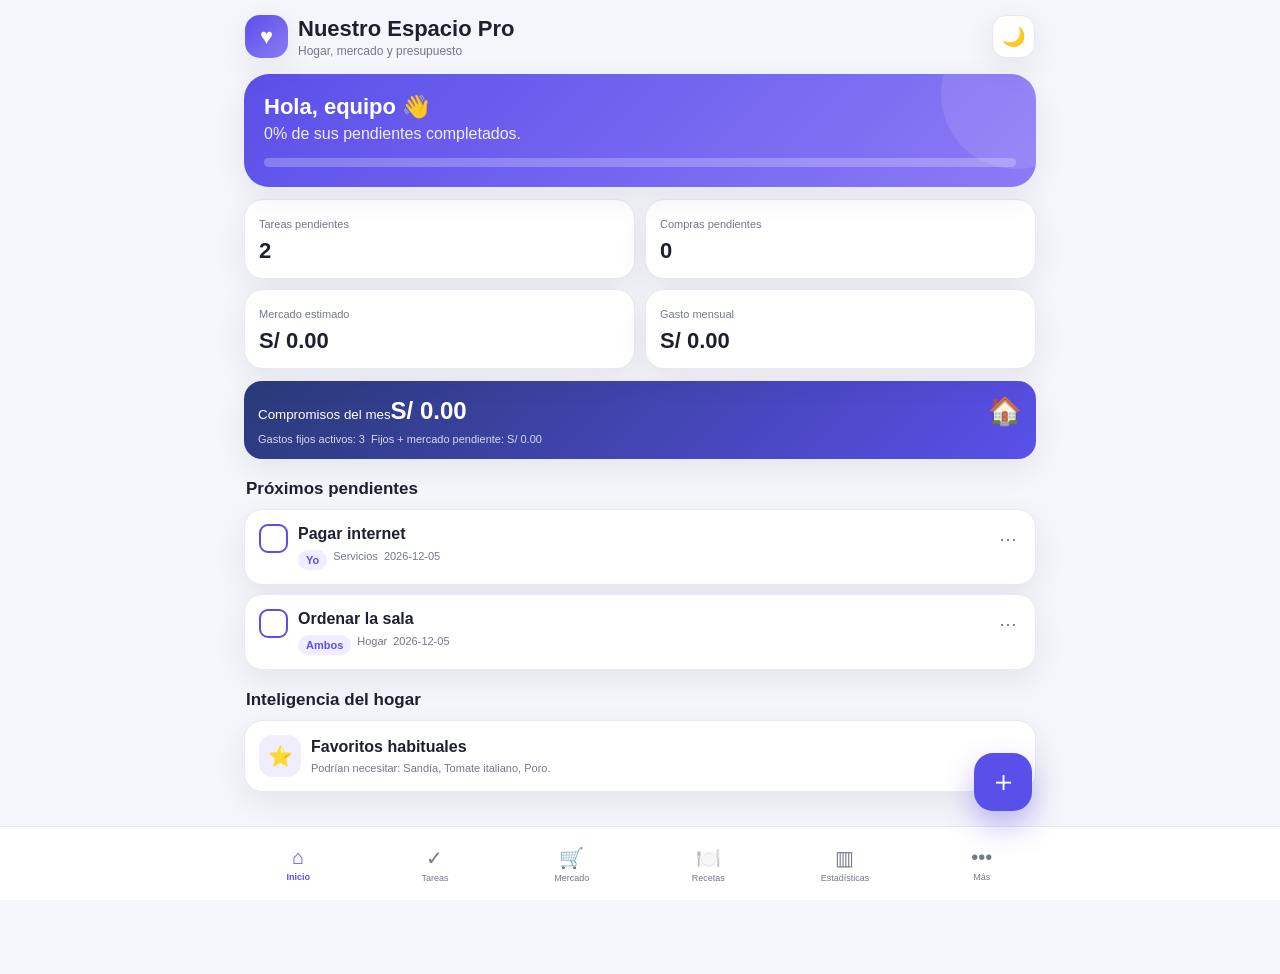
==== commit 9e5dee61: "Add files via upload" ====
--- a/nuestro_espacio_app.html
+++ b/nuestro_espacio_app.html
@@ -1,22 +1,26 @@
 <!doctype html>
-<html lang="es"><head><meta charset="utf-8"><meta name="viewport" content="width=device-width,initial-scale=1,viewport-fit=cover,user-scalable=no"><meta name="theme-color" content="#5b4fe9"><title>Nuestro Espacio Pro</title>
+<html lang="es"><head><meta charset="utf-8"><meta name="viewport" content="width=device-width,initial-scale=1,viewport-fit=cover,user-scalable=no"><meta name="theme-color" content="#5b4fe9"><title>Nuestro Espacio Pro Finanzas</title>
 <style>
 :root{--bg:#f5f6fb;--card:#fff;--text:#1e2030;--muted:#73788b;--primary:#5b4fe9;--primary2:#8b7bf6;--soft:#efedff;--border:#e7e8f1;--green:#19a968;--orange:#e99016;--red:#e24f56;--shadow:0 10px 30px rgba(34,38,65,.08);--nav:74px}body.dark{--bg:#101219;--card:#1a1d27;--text:#f6f7fb;--muted:#a7adbc;--soft:#292646;--border:#2c3140;--shadow:0 12px 30px rgba(0,0,0,.3)}*{box-sizing:border-box;-webkit-tap-highlight-color:transparent}html,body{margin:0;min-height:100%;font-family:-apple-system,BlinkMacSystemFont,"Segoe UI",Roboto,Arial,sans-serif;background:var(--bg);color:var(--text)}body{padding-bottom:calc(var(--nav) + env(safe-area-inset-bottom))}button,input,select,textarea{font:inherit}button{cursor:pointer}.app{max-width:820px;margin:auto;min-height:100vh}.header{position:sticky;top:0;z-index:20;padding:calc(15px + env(safe-area-inset-top)) 15px 11px;background:linear-gradient(180deg,var(--bg) 80%,transparent);display:flex;justify-content:space-between;align-items:center}.brand{display:flex;align-items:center;gap:10px}.logo{width:43px;height:43px;border-radius:15px;background:linear-gradient(135deg,var(--primary),var(--primary2));color:#fff;display:grid;place-items:center;font-size:22px;box-shadow:var(--shadow)}h1{font-size:22px;margin:0}.header p{margin:2px 0 0;color:var(--muted);font-size:12px}.icon{width:43px;height:43px;border:1px solid var(--border);border-radius:14px;background:var(--card);color:var(--text);box-shadow:var(--shadow);font-size:19px}.view{display:none;padding:5px 14px 28px}.view.active{display:block}.hero{padding:20px;border-radius:25px;color:#fff;background:linear-gradient(135deg,var(--primary),var(--primary2));box-shadow:var(--shadow);position:relative;overflow:hidden}.hero:after{content:"";position:absolute;width:150px;height:150px;border-radius:50%;background:rgba(255,255,255,.1);right:-55px;top:-55px}.hero h2{margin:0 0 5px;font-size:22px}.hero p{margin:0;opacity:.9}.progress{height:9px;background:rgba(255,255,255,.24);border-radius:99px;margin-top:15px;overflow:hidden}.progress span{display:block;height:100%;background:#fff;border-radius:99px}.grid2{display:grid;grid-template-columns:1fr 1fr;gap:10px;margin-top:12px}.metric,.card,.budget{background:var(--card);border:1px solid var(--border);box-shadow:var(--shadow)}.metric{border-radius:19px;padding:14px}.metric small{color:var(--muted);font-size:11px}.metric b{display:block;font-size:22px;margin-top:6px}.section-head{display:flex;justify-content:space-between;align-items:center;margin:20px 2px 10px}.section-head h2{font-size:17px;margin:0}.text-btn{border:0;background:none;color:var(--primary);font-weight:800}.list{display:flex;flex-direction:column;gap:9px}.card{border-radius:18px;padding:14px}.item{display:flex;gap:10px;align-items:flex-start}.check{width:29px;height:29px;border:2px solid var(--primary);border-radius:9px;background:transparent;color:#fff;flex:none;font-weight:900}.check.done{background:var(--primary)}.main{flex:1;min-width:0}.title{font-weight:800;line-height:1.25}.done .title{text-decoration:line-through;color:var(--muted)}.meta{display:flex;flex-wrap:wrap;gap:6px;margin-top:6px;color:var(--muted);font-size:11px}.pill{padding:4px 8px;border-radius:999px;background:var(--soft);color:var(--primary);font-weight:750}.pill.green{background:rgba(25,169,104,.12);color:var(--green)}.pill.orange{background:rgba(233,144,22,.13);color:var(--orange)}.pill.red{background:rgba(226,79,86,.12);color:var(--red)}.actions{display:flex}.mini{border:0;background:transparent;color:var(--muted);font-size:18px;padding:4px}.filters{display:flex;gap:7px;overflow:auto;padding:2px 0 11px}.filter{white-space:nowrap;padding:9px 12px;border:1px solid var(--border);border-radius:999px;background:var(--card);color:var(--text)}.filter.active{background:var(--primary);border-color:var(--primary);color:#fff}.budget{border-radius:22px;padding:16px;margin-bottom:12px}.budget-top,.budget-line{display:flex;justify-content:space-between;gap:10px;align-items:center}.budget-top strong{font-size:24px}.budget-line{margin-top:10px;font-size:13px}.range{margin-top:11px;padding-top:11px;border-top:1px solid var(--border);display:grid;grid-template-columns:repeat(3,1fr);gap:6px;text-align:center}.range div{background:var(--bg);padding:8px 4px;border-radius:12px}.range small{display:block;color:var(--muted);font-size:9px}.range b{font-size:12px}.store-tabs{display:grid;grid-template-columns:repeat(3,1fr);gap:6px;margin-bottom:11px}.store-tab{border:1px solid var(--border);background:var(--card);color:var(--text);border-radius:13px;padding:10px 3px;font-size:11px}.store-tab.active{background:var(--soft);color:var(--primary);border-color:var(--primary);font-weight:800}.search{position:relative;margin-bottom:11px}.search input{width:100%;padding:13px 14px 13px 42px;border:1px solid var(--border);border-radius:15px;background:var(--card);color:var(--text);font-size:16px}.search span{position:absolute;left:14px;top:12px}.chips{display:flex;gap:7px;overflow:auto;padding-bottom:10px}.chip{border:1px solid var(--border);background:var(--card);color:var(--text);padding:8px 11px;border-radius:999px;white-space:nowrap;font-size:11px}.chip.active{background:var(--primary);color:#fff}.recipe-grid{display:grid;grid-template-columns:1fr 1fr;gap:10px}.recipe{border-radius:19px;padding:15px;min-height:150px;background:var(--card);border:1px solid var(--border);box-shadow:var(--shadow);display:flex;flex-direction:column}.recipe .emoji{font-size:30px}.recipe h3{font-size:15px;margin:8px 0 4px}.recipe p{font-size:11px;color:var(--muted);margin:0;flex:1}.recipe button{border:0;border-radius:12px;padding:9px;background:var(--soft);color:var(--primary);font-weight:800;margin-top:10px}.chart{display:flex;align-items:flex-end;gap:8px;height:150px;padding:18px 8px 5px}.bar-wrap{flex:1;height:100%;display:flex;flex-direction:column;justify-content:flex-end;align-items:center;gap:5px}.bar{width:100%;max-width:38px;background:linear-gradient(180deg,var(--primary2),var(--primary));border-radius:9px 9px 4px 4px;min-height:3px}.bar-wrap small{font-size:9px;color:var(--muted)}.insight{display:flex;gap:10px;align-items:center}.insight-icon{width:42px;height:42px;border-radius:14px;background:var(--soft);display:grid;place-items:center;font-size:20px;flex:none}.empty{text-align:center;color:var(--muted);padding:25px 13px;background:var(--card);border:1px dashed var(--border);border-radius:18px}.fab{position:fixed;right:18px;bottom:calc(var(--nav) + 15px + env(safe-area-inset-bottom));z-index:25;width:58px;height:58px;border:0;border-radius:19px;background:var(--primary);color:#fff;font-size:29px;box-shadow:0 14px 30px rgba(91,79,233,.38)}.nav{position:fixed;left:0;right:0;bottom:0;height:calc(var(--nav) + env(safe-area-inset-bottom));padding-bottom:env(safe-area-inset-bottom);background:var(--card);border-top:1px solid var(--border);z-index:23}.nav-inner{max-width:820px;margin:auto;height:var(--nav);display:grid;grid-template-columns:repeat(6,1fr)}.nav button{border:0;background:none;color:var(--muted);display:flex;flex-direction:column;align-items:center;justify-content:center;gap:3px;font-size:9px}.nav button span{font-size:20px}.nav button.active{color:var(--primary);font-weight:800}.modal{position:fixed;inset:0;background:rgba(8,10,18,.55);display:none;align-items:flex-end;z-index:60}.modal.open{display:flex}.sheet{width:100%;max-width:820px;margin:auto;background:var(--card);border-radius:27px 27px 0 0;padding:15px 16px calc(22px + env(safe-area-inset-bottom));max-height:92vh;overflow:auto}.handle{width:44px;height:5px;background:var(--border);border-radius:99px;margin:0 auto 13px}.sheet h2{margin:0 0 14px;font-size:20px}.field{margin:10px 0}.field label{display:block;font-size:11px;font-weight:800;margin-bottom:6px}.field input,.field select,.field textarea{width:100%;padding:13px;border:1px solid var(--border);border-radius:13px;background:var(--bg);color:var(--text);font-size:16px}.field textarea{min-height:82px}.row{display:grid;grid-template-columns:1fr 1fr;gap:8px}.primary,.secondary{width:100%;border-radius:15px;padding:14px;font-weight:850;margin-top:8px}.primary{border:0;background:var(--primary);color:#fff}.secondary{border:1px solid var(--border);background:var(--card);color:var(--text)}.types{display:grid;grid-template-columns:1fr 1fr;gap:8px}.type{border:1px solid var(--border);background:var(--bg);color:var(--text);border-radius:17px;padding:15px;text-align:left}.type span{font-size:23px}.type b{display:block;margin-top:7px}.suggestions{border:1px solid var(--border);border-radius:13px;overflow:hidden;margin-top:5px;display:none;max-height:250px;overflow-y:auto}.suggestions.show{display:block}.suggestion{width:100%;border:0;border-bottom:1px solid var(--border);padding:10px;background:var(--card);color:var(--text);text-align:left}.estimate{padding:12px;border-radius:16px;background:var(--soft);margin:9px 0}.estimate-head{display:flex;justify-content:space-between;gap:10px}.estimate strong{color:var(--primary)}.settings{display:flex;flex-direction:column;gap:8px}.setting{display:flex;justify-content:space-between;align-items:center;gap:10px;background:var(--card);border:1px solid var(--border);border-radius:17px;padding:13px}.setting small{display:block;color:var(--muted);margin-top:3px}.fav{color:#f2ad25}.toast{position:fixed;left:50%;bottom:calc(var(--nav) + 80px);transform:translateX(-50%);z-index:99;background:#20232d;color:#fff;padding:10px 15px;border-radius:999px;font-size:12px;display:none;max-width:88%;text-align:center}.toast.show{display:block}.danger{color:var(--red)}@media(min-width:700px){.fab{right:calc((100vw - 820px)/2 + 18px)}}
+
+.load-card{background:linear-gradient(135deg,#176b87,#27a0a8);color:#fff;border:0}.load-card small{color:rgba(255,255,255,.82)}.load-grid{display:grid;grid-template-columns:1fr 1fr;gap:8px;margin-top:12px}.load-stat{background:rgba(255,255,255,.14);padding:10px;border-radius:14px}.load-stat b{display:block;font-size:18px;margin-top:4px}.fixed-summary{background:linear-gradient(135deg,#293a78,#5b4fe9);color:#fff;border:0}.fixed-summary .meta{color:rgba(255,255,255,.8)}.fixed-item{border-left:4px solid var(--primary)}.switchline{display:flex;gap:10px;align-items:center}.switchline input{width:20px;height:20px}.tiny{font-size:10px;color:var(--muted)}
 </style></head><body><div class="app">
 <header class="header"><div class="brand"><div class="logo">♥</div><div><h1 id="pageTitle">Nuestro Espacio Pro</h1><p id="pageSubtitle">Hogar, mercado y presupuesto</p></div></div><button class="icon" id="themeBtn">🌙</button></header>
 <main>
-<section class="view active" id="homeView"><div class="hero"><h2>Hola, equipo 👋</h2><p id="heroText">Todo bajo control.</p><div class="progress"><span id="heroProgress"></span></div></div><div class="grid2"><div class="metric"><small>Tareas pendientes</small><b id="mTasks">0</b></div><div class="metric"><small>Compras pendientes</small><b id="mShopping">0</b></div><div class="metric"><small>Mercado estimado</small><b id="mMarket">S/ 0</b></div><div class="metric"><small>Gasto mensual</small><b id="mExpenses">S/ 0</b></div></div><div class="section-head"><h2>Próximos pendientes</h2></div><div class="list" id="homeList"></div><div class="section-head"><h2>Inteligencia del hogar</h2></div><div class="list" id="insights"></div></section>
+<section class="view active" id="homeView"><div class="hero"><h2>Hola, equipo 👋</h2><p id="heroText">Todo bajo control.</p><div class="progress"><span id="heroProgress"></span></div></div><div class="grid2"><div class="metric"><small>Tareas pendientes</small><b id="mTasks">0</b></div><div class="metric"><small>Compras pendientes</small><b id="mShopping">0</b></div><div class="metric"><small>Mercado estimado</small><b id="mMarket">S/ 0</b></div><div class="metric"><small>Gasto mensual</small><b id="mExpenses">S/ 0</b></div></div><div class="card fixed-summary" id="fixedHomeSummary" style="margin-top:12px"></div><div class="section-head"><h2>Próximos pendientes</h2></div><div class="list" id="homeList"></div><div class="section-head"><h2>Inteligencia del hogar</h2></div><div class="list" id="insights"></div></section>
 <section class="view" id="tasksView"><div class="filters" id="taskFilters"><button class="filter active" data-filter="pending">Pendientes</button><button class="filter" data-filter="all">Todas</button><button class="filter" data-filter="Yo">Yo</button><button class="filter" data-filter="Mi pareja">Mi pareja</button></div><div class="list" id="taskList"></div></section>
-<section class="view" id="marketView"><div class="budget"><div class="budget-top"><div><small>Presupuesto disponible</small><strong id="budgetValue">S/ 0</strong></div><button class="text-btn" onclick="editBudget()">Editar</button></div><div class="budget-line"><span>Estimado actual</span><b id="estimatedValue">S/ 0</b></div><div class="budget-line"><span id="balanceLabel">Saldo restante</span><b id="balanceValue">S/ 0</b></div><div class="range"><div><small>MÍNIMO</small><b id="minValue">S/ 0</b></div><div><small>PROBABLE</small><b id="probValue">S/ 0</b></div><div><small>MÁXIMO</small><b id="maxValue">S/ 0</b></div></div></div><div class="store-tabs" id="storeTabs"><button class="store-tab" data-store="market">Mercado</button><button class="store-tab" data-store="supermarket">Supermercado</button><button class="store-tab" data-store="wholesale">Mayorista</button></div><div class="search"><span>🔎</span><input id="marketSearch" placeholder="Buscar en tu lista..."></div><div class="filters" id="shopFilters"><button class="filter active" data-filter="pending">Pendientes</button><button class="filter" data-filter="favorites">Favoritos</button><button class="filter" data-filter="done">Comprados</button><button class="filter" data-filter="all">Todos</button></div><div class="list" id="shoppingList"></div></section>
+<section class="view" id="marketView"><div class="budget"><div class="budget-top"><div><small>Presupuesto disponible</small><strong id="budgetValue">S/ 0</strong></div><button class="text-btn" onclick="editBudget()">Editar</button></div><div class="budget-line"><span>Estimado actual</span><b id="estimatedValue">S/ 0</b></div><div class="budget-line"><span id="balanceLabel">Saldo restante</span><b id="balanceValue">S/ 0</b></div><div class="range"><div><small>MÍNIMO</small><b id="minValue">S/ 0</b></div><div><small>PROBABLE</small><b id="probValue">S/ 0</b></div><div><small>MÁXIMO</small><b id="maxValue">S/ 0</b></div></div></div><div class="card load-card" id="loadSummary"><div class="budget-top"><div><small>Carga estimada pendiente</small><strong id="loadKg">0 kg</strong></div><span style="font-size:30px">🛍️</span></div><div class="load-grid"><div class="load-stat"><small>Bolsas sugeridas</small><b id="loadBags">0</b></div><div class="load-stat"><small>Productos calculados</small><b id="loadItems">0</b></div></div><div class="tiny" id="loadWarning" style="color:rgba(255,255,255,.82);margin-top:10px"></div></div><div class="store-tabs" id="storeTabs"><button class="store-tab" data-store="market">Mercado</button><button class="store-tab" data-store="supermarket">Supermercado</button><button class="store-tab" data-store="wholesale">Mayorista</button></div><div class="search"><span>🔎</span><input id="marketSearch" placeholder="Buscar en tu lista..."></div><div class="filters" id="shopFilters"><button class="filter active" data-filter="pending">Pendientes</button><button class="filter" data-filter="favorites">Favoritos</button><button class="filter" data-filter="done">Comprados</button><button class="filter" data-filter="all">Todos</button></div><div class="list" id="shoppingList"></div></section>
 <section class="view" id="recipesView"><div class="search"><span>🔎</span><input id="recipeSearch" placeholder="Buscar receta..."></div><div class="recipe-grid" id="recipeGrid"></div></section>
 <section class="view" id="statsView"><div class="grid2"><div class="metric"><small>Compras registradas</small><b id="sPurchases">0</b></div><div class="metric"><small>Ahorro vs estimado</small><b id="sSavings">S/ 0</b></div></div><div class="section-head"><h2>Gasto últimos 6 meses</h2></div><div class="card"><div class="chart" id="monthChart"></div></div><div class="section-head"><h2>Gasto por categoría</h2></div><div class="list" id="categoryStats"></div><div class="section-head"><h2>Historial de precios</h2></div><div class="list" id="priceHistory"></div></section>
-<section class="view" id="moreView"><div class="settings"><div class="setting"><div><b>Catálogo Pro ampliado</b><small id="catalogCount"></small></div><button class="text-btn" onclick="openCatalog()">Abrir</button></div><div class="setting"><div><b>Favoritos</b><small>Productos usados con frecuencia</small></div><button class="text-btn" onclick="showFavorites()">Ver</button></div><div class="setting"><div><b>Gastos y notas</b><small>Registros adicionales del hogar</small></div><button class="text-btn" onclick="openRecords()">Abrir</button></div><div class="setting"><div><b>Exportar respaldo</b><small>Descarga todos tus datos</small></div><button class="text-btn" onclick="exportData()">Exportar</button></div><label class="setting"><div><b>Importar respaldo</b><small>Restaura un archivo JSON</small></div><input id="importFile" type="file" accept="application/json" hidden><span class="text-btn">Importar</span></label><div class="setting"><div><b>Reiniciar aplicación</b><small>Elimina los datos locales</small></div><button class="text-btn danger" onclick="resetData()">Reiniciar</button></div><div class="card"><b>Precios referenciales</b><p class="meta">Los precios son semillas editables para Lima. La app aprende con los precios reales que registran y prioriza su promedio personal.</p></div></div></section>
+<section class="view" id="moreView"><div class="settings"><div class="setting"><div><b>Catálogo Pro ampliado</b><small id="catalogCount"></small></div><button class="text-btn" onclick="openCatalog()">Abrir</button></div><div class="setting"><div><b>Favoritos</b><small>Productos usados con frecuencia</small></div><button class="text-btn" onclick="showFavorites()">Ver</button></div><div class="setting"><div><b>Gastos y notas</b><small>Registros adicionales del hogar</small></div><button class="text-btn" onclick="openRecords()">Abrir</button></div><div class="setting"><div><b>Gastos fijos mensuales</b><small>Casa, celular, pasajes, servicios y suscripciones</small></div><button class="text-btn" onclick="openFixedExpenses()">Administrar</button></div><div class="setting"><div><b>Exportar respaldo</b><small>Descarga todos tus datos</small></div><button class="text-btn" onclick="exportData()">Exportar</button></div><label class="setting"><div><b>Importar respaldo</b><small>Restaura un archivo JSON</small></div><input id="importFile" type="file" accept="application/json" hidden><span class="text-btn">Importar</span></label><div class="setting"><div><b>Reiniciar aplicación</b><small>Elimina los datos locales</small></div><button class="text-btn danger" onclick="resetData()">Reiniciar</button></div><div class="card"><b>Precios referenciales</b><p class="meta">Los precios son semillas editables para Lima. La app aprende con los precios reales que registran y prioriza su promedio personal.</p></div></div></section>
 </main><button class="fab" id="fab">＋</button><nav class="nav"><div class="nav-inner"><button class="active" data-view="home"><span>⌂</span>Inicio</button><button data-view="tasks"><span>✓</span>Tareas</button><button data-view="market"><span>🛒</span>Mercado</button><button data-view="recipes"><span>🍽️</span>Recetas</button><button data-view="stats"><span>▥</span>Estadísticas</button><button data-view="more"><span>•••</span>Más</button></div></nav></div>
 <div class="modal" id="typeModal"><div class="sheet"><div class="handle"></div><h2>¿Qué deseas agregar?</h2><div class="types"><button class="type" data-type="task"><span>✓</span><b>Tarea</b></button><button class="type" data-type="shopping"><span>🛒</span><b>Compra</b></button><button class="type" data-type="expense"><span>💰</span><b>Gasto</b></button><button class="type" data-type="note"><span>📝</span><b>Nota</b></button></div><button class="secondary" onclick="closeModal('typeModal')">Cancelar</button></div></div>
 <div class="modal" id="formModal"><div class="sheet"><div class="handle"></div><h2 id="formTitle"></h2><form id="itemForm"><div id="formFields"></div><button class="primary">Guardar</button><button type="button" class="secondary" onclick="closeModal('formModal')">Cancelar</button></form></div></div>
 <div class="modal" id="purchaseModal"><div class="sheet"><div class="handle"></div><h2>Registrar compra real</h2><div class="estimate" id="purchaseSummary"></div><form id="purchaseForm"><input type="hidden" name="id"><div class="field"><label>Precio total pagado</label><input name="actualTotal" type="number" min="0" step="0.01" required></div><div class="field"><label>Lugar de compra</label><input name="place" placeholder="Ej. Mercado de San Miguel"></div><div class="field"><label>Fecha</label><input name="date" type="date" required></div><button class="primary">Guardar y aprender precio</button><button type="button" class="secondary" onclick="closeModal('purchaseModal')">Cancelar</button></form></div></div>
 <div class="modal" id="catalogModal"><div class="sheet"><div class="handle"></div><h2>Catálogo Pro</h2><div class="search"><span>🔎</span><input id="catalogSearch" placeholder="Buscar producto..."></div><div class="chips" id="catalogChips"></div><div class="list" id="catalogList"></div><button class="secondary" onclick="closeModal('catalogModal')">Cerrar</button></div></div>
 <div class="modal" id="recordsModal"><div class="sheet"><div class="handle"></div><h2>Gastos y notas</h2><div class="section-head"><h2>Gastos</h2></div><div class="list" id="expenseList"></div><div class="section-head"><h2>Notas</h2></div><div class="list" id="noteList"></div><button class="secondary" onclick="closeModal('recordsModal')">Cerrar</button></div></div>
+<div class="modal" id="fixedModal"><div class="sheet"><div class="handle"></div><h2>Gastos fijos mensuales</h2><div class="card fixed-summary"><div class="budget-top"><div><small>Total mensual activo</small><strong id="fixedTotal">S/ 0.00</strong></div><span style="font-size:28px">📅</span></div><div class="meta" id="fixedDaily"></div></div><div class="section-head"><h2>Pagos recurrentes</h2><button class="text-btn" onclick="openFixedForm()">＋ Agregar</button></div><div class="list" id="fixedList"></div><button class="secondary" onclick="closeModal('fixedModal')">Cerrar</button></div></div>
+<div class="modal" id="fixedFormModal"><div class="sheet"><div class="handle"></div><h2 id="fixedFormTitle">Nuevo gasto fijo</h2><form id="fixedForm"><input type="hidden" name="id"><div class="field"><label>Descripción</label><input name="title" required placeholder="Ej. Alquiler de casa"></div><div class="row"><div class="field"><label>Monto mensual</label><input name="amount" type="number" min="0" step="0.01" required></div><div class="field"><label>Día de pago</label><input name="dueDay" type="number" min="1" max="31" value="1" required></div></div><div class="row"><div class="field"><label>Categoría</label><select name="category"><option>Vivienda</option><option>Celular</option><option>Transporte</option><option>Servicios</option><option>Internet</option><option>Salud</option><option>Educación</option><option>Suscripciones</option><option>Deudas</option><option>Otros</option></select></div><div class="field"><label>Responsable</label><select name="paidBy"><option>Yo</option><option>Mi pareja</option><option>Ambos</option></select></div></div><div class="field"><label>Frecuencia</label><select name="frequency"><option value="monthly">Mensual</option><option value="weekly">Semanal</option><option value="biweekly">Quincenal</option><option value="yearly">Anual</option></select></div><label class="field switchline"><input name="active" type="checkbox" checked><span><b>Incluir en el presupuesto</b><span class="tiny" style="display:block">Puedes pausarlo sin eliminarlo.</span></span></label><button class="primary">Guardar gasto fijo</button><button type="button" class="secondary" onclick="closeModal('fixedFormModal')">Cancelar</button></form></div></div>
 <div class="toast" id="toast"></div>
 <script>
 const CATALOG=[{"id":"p001","name":"Sandía","category":"Frutas","unit":"kg","market":2.8,"supermarket":3.5,"wholesale":2.3,"minFactor":0.85,"maxFactor":1.18},{"id":"p002","name":"Melón","category":"Frutas","unit":"kg","market":4.5,"supermarket":5.62,"wholesale":3.69,"minFactor":0.85,"maxFactor":1.18},{"id":"p003","name":"Piña","category":"Frutas","unit":"unidad","market":7.5,"supermarket":9.38,"wholesale":6.15,"minFactor":0.85,"maxFactor":1.18},{"id":"p004","name":"Papaya","category":"Frutas","unit":"kg","market":4.2,"supermarket":5.25,"wholesale":3.44,"minFactor":0.85,"maxFactor":1.18},{"id":"p005","name":"Plátano de seda","category":"Frutas","unit":"kg","market":4.3,"supermarket":5.38,"wholesale":3.53,"minFactor":0.85,"maxFactor":1.18},{"id":"p006","name":"Plátano de isla","category":"Frutas","unit":"kg","market":5.2,"supermarket":6.5,"wholesale":4.26,"minFactor":0.85,"maxFactor":1.18},{"id":"p007","name":"Plátano bellaco","category":"Frutas","unit":"unidad","market":1.1,"supermarket":1.38,"wholesale":0.9,"minFactor":0.85,"maxFactor":1.18},{"id":"p008","name":"Manzana delicia","category":"Frutas","unit":"kg","market":6.5,"supermarket":8.12,"wholesale":5.33,"minFactor":0.85,"maxFactor":1.18},{"id":"p009","name":"Manzana Israel","category":"Frutas","unit":"kg","market":7.2,"supermarket":9.0,"wholesale":5.9,"minFactor":0.85,"maxFactor":1.18},{"id":"p010","name":"Manzana verde","category":"Frutas","unit":"kg","market":8.0,"supermarket":10.0,"wholesale":6.56,"minFactor":0.85,"maxFactor":1.18},{"id":"p011","name":"Pera","category":"Frutas","unit":"kg","market":7.5,"supermarket":9.38,"wholesale":6.15,"minFactor":0.85,"maxFactor":1.18},{"id":"p012","name":"Mandarina","category":"Frutas","unit":"kg","market":4.2,"supermarket":5.25,"wholesale":3.44,"minFactor":0.85,"maxFactor":1.18},{"id":"p013","name":"Naranja","category":"Frutas","unit":"kg","market":3.8,"supermarket":4.75,"wholesale":3.12,"minFactor":0.85,"maxFactor":1.18},{"id":"p014","name":"Uva negra","category":"Frutas","unit":"kg","market":8.5,"supermarket":10.62,"wholesale":6.97,"minFactor":0.85,"maxFactor":1.18},{"id":"p015","name":"Uva verde","category":"Frutas","unit":"kg","market":10.0,"supermarket":12.5,"wholesale":8.2,"minFactor":0.85,"maxFactor":1.18},{"id":"p016","name":"Fresa","category":"Frutas","unit":"kg","market":9.5,"supermarket":11.88,"wholesale":7.79,"minFactor":0.85,"maxFactor":1.18},{"id":"p017","name":"Arándanos","category":"Frutas","unit":"caja","market":9.0,"supermarket":11.25,"wholesale":7.38,"minFactor":0.85,"maxFactor":1.18},{"id":"p018","name":"Mango","category":"Frutas","unit":"kg","market":5.5,"supermarket":6.88,"wholesale":4.51,"minFactor":0.85,"maxFactor":1.18},{"id":"p019","name":"Durazno","category":"Frutas","unit":"kg","market":9.0,"supermarket":11.25,"wholesale":7.38,"minFactor":0.85,"maxFactor":1.18},{"id":"p020","name":"Chirimoya","category":"Frutas","unit":"kg","market":9.5,"supermarket":11.88,"wholesale":7.79,"minFactor":0.85,"maxFactor":1.18},{"id":"p021","name":"Granadilla","category":"Frutas","unit":"kg","market":8.0,"supermarket":10.0,"wholesale":6.56,"minFactor":0.85,"maxFactor":1.18},{"id":"p022","name":"Maracuyá","category":"Frutas","unit":"kg","market":6.0,"supermarket":7.5,"wholesale":4.92,"minFactor":0.85,"maxFactor":1.18},{"id":"p023","name":"Palta fuerte","category":"Frutas","unit":"kg","market":9.0,"supermarket":11.25,"wholesale":7.38,"minFactor":0.85,"maxFactor":1.18},{"id":"p024","name":"Palta Hass","category":"Frutas","unit":"kg","market":11.0,"supermarket":13.75,"wholesale":9.02,"minFactor":0.85,"maxFactor":1.18},{"id":"p025","name":"Coco","category":"Frutas","unit":"unidad","market":5.0,"supermarket":6.25,"wholesale":4.1,"minFactor":0.85,"maxFactor":1.18},{"id":"p026","name":"Limón","category":"Frutas","unit":"kg","market":5.5,"supermarket":6.88,"wholesale":4.51,"minFactor":0.85,"maxFactor":1.18},{"id":"p027","name":"Tuna","category":"Frutas","unit":"kg","market":6.0,"supermarket":7.5,"wholesale":4.92,"minFactor":0.85,"maxFactor":1.18},{"id":"p028","name":"Aguaymanto","category":"Frutas","unit":"caja","market":7.0,"supermarket":8.75,"wholesale":5.74,"minFactor":0.85,"maxFactor":1.18},{"id":"p029","name":"Guayaba","category":"Frutas","unit":"kg","market":7.0,"supermarket":8.75,"wholesale":5.74,"minFactor":0.85,"maxFactor":1.18},{"id":"p030","name":"Ciruela","category":"Frutas","unit":"kg","market":9.0,"supermarket":11.25,"wholesale":7.38,"minFactor":0.85,"maxFactor":1.18},{"id":"p031","name":"Higo","category":"Frutas","unit":"kg","market":10.0,"supermarket":12.5,"wholesale":8.2,"minFactor":0.85,"maxFactor":1.18},{"id":"p032","name":"Toronja","category":"Frutas","unit":"kg","market":5.0,"supermarket":6.25,"wholesale":4.1,"minFactor":0.85,"maxFactor":1.18},{"id":"p033","name":"Tomate italiano","category":"Verduras","unit":"kg","market":4.8,"supermarket":6.0,"wholesale":3.94,"minFactor":0.85,"maxFactor":1.18},{"id":"p034","name":"Tomate cherry","category":"Verduras","unit":"bandeja","market":7.5,"supermarket":9.38,"wholesale":6.15,"minFactor":0.85,"maxFactor":1.18},{"id":"p035","name":"Cebolla roja","category":"Verduras","unit":"kg","market":3.8,"supermarket":4.75,"wholesale":3.12,"minFactor":0.85,"maxFactor":1.18},{"id":"p036","name":"Cebolla blanca","category":"Verduras","unit":"kg","market":4.2,"supermarket":5.25,"wholesale":3.44,"minFactor":0.85,"maxFactor":1.18},{"id":"p037","name":"Papa blanca","category":"Verduras","unit":"kg","market":3.0,"supermarket":3.75,"wholesale":2.46,"minFactor":0.85,"maxFactor":1.18},{"id":"p038","name":"Papa amarilla","category":"Verduras","unit":"kg","market":5.8,"supermarket":7.25,"wholesale":4.76,"minFactor":0.85,"maxFactor":1.18},{"id":"p039","name":"Papa yungay","category":"Verduras","unit":"kg","market":3.4,"supermarket":4.25,"wholesale":2.79,"minFactor":0.85,"maxFactor":1.18},{"id":"p040","name":"Papa huayro","category":"Verduras","unit":"kg","market":5.0,"supermarket":6.25,"wholesale":4.1,"minFactor":0.85,"maxFactor":1.18},{"id":"p041","name":"Camote amarillo","category":"Verduras","unit":"kg","market":3.5,"supermarket":4.38,"wholesale":2.87,"minFactor":0.85,"maxFactor":1.18},{"id":"p042","name":"Yuca","category":"Verduras","unit":"kg","market":3.8,"supermarket":4.75,"wholesale":3.12,"minFactor":0.85,"maxFactor":1.18},{"id":"p043","name":"Zanahoria","category":"Verduras","unit":"kg","market":3.5,"supermarket":4.38,"wholesale":2.87,"minFactor":0.85,"maxFactor":1.18},{"id":"p044","name":"Zapallo macre","category":"Verduras","unit":"kg","market":3.2,"supermarket":4.0,"wholesale":2.62,"minFactor":0.85,"maxFactor":1.18},{"id":"p045","name":"Zapallito italiano","category":"Verduras","unit":"kg","market":5.0,"supermarket":6.25,"wholesale":4.1,"minFactor":0.85,"maxFactor":1.18},{"id":"p046","name":"Pepino","category":"Verduras","unit":"kg","market":4.0,"supermarket":5.0,"wholesale":3.28,"minFactor":0.85,"maxFactor":1.18},{"id":"p047","name":"Pepinillo","category":"Verduras","unit":"kg","market":5.0,"supermarket":6.25,"wholesale":4.1,"minFactor":0.85,"maxFactor":1.18},{"id":"p048","name":"Lechuga americana","category":"Verduras","unit":"unidad","market":3.5,"supermarket":4.38,"wholesale":2.87,"minFactor":0.85,"maxFactor":1.18},{"id":"p049","name":"Lechuga crespa","category":"Verduras","unit":"unidad","market":3.0,"supermarket":3.75,"wholesale":2.46,"minFactor":0.85,"maxFactor":1.18},{"id":"p050","name":"Espinaca","category":"Verduras","unit":"atado","market":2.5,"supermarket":3.12,"wholesale":2.05,"minFactor":0.85,"maxFactor":1.18},{"id":"p051","name":"Acelga","category":"Verduras","unit":"atado","market":2.5,"supermarket":3.12,"wholesale":2.05,"minFactor":0.85,"maxFactor":1.18},{"id":"p052","name":"Brócoli","category":"Verduras","unit":"unidad","market":4.0,"supermarket":5.0,"wholesale":3.28,"minFactor":0.85,"maxFactor":1.18},{"id":"p053","name":"Coliflor","category":"Verduras","unit":"unidad","market":5.0,"supermarket":6.25,"wholesale":4.1,"minFactor":0.85,"maxFactor":1.18},{"id":"p054","name":"Apio","category":"Verduras","unit":"atado","market":3.0,"supermarket":3.75,"wholesale":2.46,"minFactor":0.85,"maxFactor":1.18},{"id":"p055","name":"Culantro","category":"Verduras","unit":"atado","market":1.5,"supermarket":1.88,"wholesale":1.23,"minFactor":0.85,"maxFactor":1.18},{"id":"p056","name":"Perejil","category":"Verduras","unit":"atado","market":1.5,"supermarket":1.88,"wholesale":1.23,"minFactor":0.85,"maxFactor":1.18},{"id":"p057","name":"Kion","category":"Verduras","unit":"kg","market":12.0,"supermarket":15.0,"wholesale":9.84,"minFactor":0.85,"maxFactor":1.18},{"id":"p058","name":"Ajo","category":"Verduras","unit":"kg","market":12.0,"supermarket":15.0,"wholesale":9.84,"minFactor":0.85,"maxFactor":1.18},{"id":"p059","name":"Ají amarillo","category":"Verduras","unit":"kg","market":8.0,"supermarket":10.0,"wholesale":6.56,"minFactor":0.85,"maxFactor":1.18},{"id":"p060","name":"Ají limo","category":"Verduras","unit":"kg","market":10.0,"supermarket":12.5,"wholesale":8.2,"minFactor":0.85,"maxFactor":1.18},{"id":"p061","name":"Rocoto","category":"Verduras","unit":"kg","market":7.0,"supermarket":8.75,"wholesale":5.74,"minFactor":0.85,"maxFactor":1.18},{"id":"p062","name":"Pimiento rojo","category":"Verduras","unit":"kg","market":8.0,"supermarket":10.0,"wholesale":6.56,"minFactor":0.85,"maxFactor":1.18},{"id":"p063","name":"Pimiento verde","category":"Verduras","unit":"kg","market":7.0,"supermarket":8.75,"wholesale":5.74,"minFactor":0.85,"maxFactor":1.18},{"id":"p064","name":"Beterraga","category":"Verduras","unit":"kg","market":4.0,"supermarket":5.0,"wholesale":3.28,"minFactor":0.85,"maxFactor":1.18},{"id":"p065","name":"Nabo","category":"Verduras","unit":"kg","market":4.0,"supermarket":5.0,"wholesale":3.28,"minFactor":0.85,"maxFactor":1.18},{"id":"p066","name":"Rabanito","category":"Verduras","unit":"atado","market":2.5,"supermarket":3.12,"wholesale":2.05,"minFactor":0.85,"maxFactor":1.18},{"id":"p067","name":"Vainita","category":"Verduras","unit":"kg","market":7.0,"supermarket":8.75,"wholesale":5.74,"minFactor":0.85,"maxFactor":1.18},{"id":"p068","name":"Arveja fresca","category":"Verduras","unit":"kg","market":8.0,"supermarket":10.0,"wholesale":6.56,"minFactor":0.85,"maxFactor":1.18},{"id":"p069","name":"Choclo","category":"Verduras","unit":"unidad","market":2.0,"supermarket":2.5,"wholesale":1.64,"minFactor":0.85,"maxFactor":1.18},{"id":"p070","name":"Habas","category":"Verduras","unit":"kg","market":6.0,"supermarket":7.5,"wholesale":4.92,"minFactor":0.85,"maxFactor":1.18},{"id":"p071","name":"Caigua","category":"Verduras","unit":"kg","market":5.0,"supermarket":6.25,"wholesale":4.1,"minFactor":0.85,"maxFactor":1.18},{"id":"p072","name":"Berenjena","category":"Verduras","unit":"kg","market":7.0,"supermarket":8.75,"wholesale":5.74,"minFactor":0.85,"maxFactor":1.18},{"id":"p073","name":"Champiñones","category":"Verduras","unit":"bandeja","market":8.5,"supermarket":10.62,"wholesale":6.97,"minFactor":0.85,"maxFactor":1.18},{"id":"p074","name":"Col china","category":"Verduras","unit":"unidad","market":4.5,"supermarket":5.62,"wholesale":3.69,"minFactor":0.85,"maxFactor":1.18},{"id":"p075","name":"Poro","category":"Verduras","unit":"unidad","market":2.0,"supermarket":2.5,"wholesale":1.64,"minFactor":0.85,"maxFactor":1.18},{"id":"p076","name":"Arroz extra","category":"Abarrotes","unit":"kg","market":4.8,"supermarket":6.0,"wholesale":3.94,"minFactor":0.85,"maxFactor":1.18},{"id":"p077","name":"Arroz superior","category":"Abarrotes","unit":"kg","market":4.2,"supermarket":5.25,"wholesale":3.44,"minFactor":0.85,"maxFactor":1.18},{"id":"p078","name":"Azúcar rubia","category":"Abarrotes","unit":"kg","market":4.0,"supermarket":5.0,"wholesale":3.28,"minFactor":0.85,"maxFactor":1.18},{"id":"p079","name":"Azúcar blanca","category":"Abarrotes","unit":"kg","market":4.4,"supermarket":5.5,"wholesale":3.61,"minFactor":0.85,"maxFactor":1.18},{"id":"p080","name":"Aceite vegetal","category":"Abarrotes","unit":"litro","market":10.5,"supermarket":13.12,"wholesale":8.61,"minFactor":0.85,"maxFactor":1.18},{"id":"p081","name":"Aceite de oliva","category":"Abarrotes","unit":"botella","market":28.0,"supermarket":35.0,"wholesale":22.96,"minFactor":0.85,"maxFactor":1.18},{"id":"p082","name":"Fideos spaghetti","category":"Abarrotes","unit":"paquete","market":4.0,"supermarket":5.0,"wholesale":3.28,"minFactor":0.85,"maxFactor":1.18},{"id":"p083","name":"Fideos tallarín","category":"Abarrotes","unit":"paquete","market":4.0,"supermarket":5.0,"wholesale":3.28,"minFactor":0.85,"maxFactor":1.18},{"id":"p084","name":"Harina sin preparar","category":"Abarrotes","unit":"kg","market":5.0,"supermarket":6.25,"wholesale":4.1,"minFactor":0.85,"maxFactor":1.18},{"id":"p085","name":"Harina preparada","category":"Abarrotes","unit":"kg","market":5.5,"supermarket":6.88,"wholesale":4.51,"minFactor":0.85,"maxFactor":1.18},{"id":"p086","name":"Avena","category":"Abarrotes","unit":"bolsa","market":5.0,"supermarket":6.25,"wholesale":4.1,"minFactor":0.85,"maxFactor":1.18},{"id":"p087","name":"Lentejas","category":"Abarrotes","unit":"kg","market":7.0,"supermarket":8.75,"wholesale":5.74,"minFactor":0.85,"maxFactor":1.18},{"id":"p088","name":"Frejol canario","category":"Abarrotes","unit":"kg","market":9.0,"supermarket":11.25,"wholesale":7.38,"minFactor":0.85,"maxFactor":1.18},{"id":"p089","name":"Frejol panamito","category":"Abarrotes","unit":"kg","market":8.0,"supermarket":10.0,"wholesale":6.56,"minFactor":0.85,"maxFactor":1.18},{"id":"p090","name":"Pallares","category":"Abarrotes","unit":"kg","market":10.0,"supermarket":12.5,"wholesale":8.2,"minFactor":0.85,"maxFactor":1.18},{"id":"p091","name":"Garbanzos","category":"Abarrotes","unit":"kg","market":9.0,"supermarket":11.25,"wholesale":7.38,"minFactor":0.85,"maxFactor":1.18},{"id":"p092","name":"Quinua","category":"Abarrotes","unit":"kg","market":12.0,"supermarket":15.0,"wholesale":9.84,"minFactor":0.85,"maxFactor":1.18},{"id":"p093","name":"Kiwicha","category":"Abarrotes","unit":"kg","market":11.0,"supermarket":13.75,"wholesale":9.02,"minFactor":0.85,"maxFactor":1.18},{"id":"p094","name":"Sal de mesa","category":"Abarrotes","unit":"kg","market":2.5,"supermarket":3.12,"wholesale":2.05,"minFactor":0.85,"maxFactor":1.18},{"id":"p095","name":"Vinagre blanco","category":"Abarrotes","unit":"botella","market":4.0,"supermarket":5.0,"wholesale":3.28,"minFactor":0.85,"maxFactor":1.18},{"id":"p096","name":"Sillao","category":"Abarrotes","unit":"botella","market":5.5,"supermarket":6.88,"wholesale":4.51,"minFactor":0.85,"maxFactor":1.18},{"id":"p097","name":"Salsa de tomate","category":"Abarrotes","unit":"sobre","market":2.5,"supermarket":3.12,"wholesale":2.05,"minFactor":0.85,"maxFactor":1.18},{"id":"p098","name":"Mayonesa","category":"Abarrotes","unit":"frasco","market":8.0,"supermarket":10.0,"wholesale":6.56,"minFactor":0.85,"maxFactor":1.18},{"id":"p099","name":"Mostaza","category":"Abarrotes","unit":"frasco","market":5.0,"supermarket":6.25,"wholesale":4.1,"minFactor":0.85,"maxFactor":1.18},{"id":"p100","name":"Atún","category":"Abarrotes","unit":"lata","market":6.5,"supermarket":8.12,"wholesale":5.33,"minFactor":0.85,"maxFactor":1.18},{"id":"p101","name":"Conserva de pescado","category":"Abarrotes","unit":"lata","market":5.0,"supermarket":6.25,"wholesale":4.1,"minFactor":0.85,"maxFactor":1.18},{"id":"p102","name":"Leche evaporada","category":"Abarrotes","unit":"lata","market":4.2,"supermarket":5.25,"wholesale":3.44,"minFactor":0.85,"maxFactor":1.18},{"id":"p103","name":"Leche UHT","category":"Abarrotes","unit":"litro","market":5.2,"supermarket":6.5,"wholesale":4.26,"minFactor":0.85,"maxFactor":1.18},{"id":"p104","name":"Café instantáneo","category":"Abarrotes","unit":"frasco","market":18.0,"supermarket":22.5,"wholesale":14.76,"minFactor":0.85,"maxFactor":1.18},{"id":"p105","name":"Cocoa","category":"Abarrotes","unit":"bolsa","market":8.0,"supermarket":10.0,"wholesale":6.56,"minFactor":0.85,"maxFactor":1.18},{"id":"p106","name":"Té","category":"Abarrotes","unit":"caja","market":5.5,"supermarket":6.88,"wholesale":4.51,"minFactor":0.85,"maxFactor":1.18},{"id":"p107","name":"Manzanilla","category":"Abarrotes","unit":"caja","market":5.0,"supermarket":6.25,"wholesale":4.1,"minFactor":0.85,"maxFactor":1.18},{"id":"p108","name":"Pan de molde","category":"Abarrotes","unit":"paquete","market":8.5,"supermarket":10.62,"wholesale":6.97,"minFactor":0.85,"maxFactor":1.18},{"id":"p109","name":"Galletas de soda","category":"Abarrotes","unit":"paquete","market":4.5,"supermarket":5.62,"wholesale":3.69,"minFactor":0.85,"maxFactor":1.18},{"id":"p110","name":"Mermelada","category":"Abarrotes","unit":"frasco","market":8.0,"supermarket":10.0,"wholesale":6.56,"minFactor":0.85,"maxFactor":1.18},{"id":"p111","name":"Miel","category":"Abarrotes","unit":"frasco","market":14.0,"supermarket":17.5,"wholesale":11.48,"minFactor":0.85,"maxFactor":1.18},{"id":"p112","name":"Maíz cancha","category":"Abarrotes","unit":"kg","market":7.0,"supermarket":8.75,"wholesale":5.74,"minFactor":0.85,"maxFactor":1.18},{"id":"p113","name":"Maíz pop corn","category":"Abarrotes","unit":"kg","market":7.0,"supermarket":8.75,"wholesale":5.74,"minFactor":0.85,"maxFactor":1.18},{"id":"p114","name":"Chuño","category":"Abarrotes","unit":"kg","market":8.0,"supermarket":10.0,"wholesale":6.56,"minFactor":0.85,"maxFactor":1.18},{"id":"p115","name":"Maicena","category":"Abarrotes","unit":"caja","market":5.0,"supermarket":6.25,"wholesale":4.1,"minFactor":0.85,"maxFactor":1.18},{"id":"p116","name":"Gelatina","category":"Abarrotes","unit":"caja","market":3.0,"supermarket":3.75,"wholesale":2.46,"minFactor":0.85,"maxFactor":1.18},{"id":"p117","name":"Flan","category":"Abarrotes","unit":"caja","market":3.5,"supermarket":4.38,"wholesale":2.87,"minFactor":0.85,"maxFactor":1.18},{"id":"p118","name":"Pollo entero","category":"Carnes y pescados","unit":"kg","market":10.5,"supermarket":13.12,"wholesale":8.61,"minFactor":0.85,"maxFactor":1.18},{"id":"p119","name":"Pechuga de pollo","category":"Carnes y pescados","unit":"kg","market":18.0,"supermarket":22.5,"wholesale":14.76,"minFactor":0.85,"maxFactor":1.18},{"id":"p120","name":"Pierna de pollo","category":"Carnes y pescados","unit":"kg","market":12.0,"supermarket":15.0,"wholesale":9.84,"minFactor":0.85,"maxFactor":1.18},{"id":"p121","name":"Filete de pollo","category":"Carnes y pescados","unit":"kg","market":20.0,"supermarket":25.0,"wholesale":16.4,"minFactor":0.85,"maxFactor":1.18},{"id":"p122","name":"Carne molida","category":"Carnes y pescados","unit":"kg","market":22.0,"supermarket":27.5,"wholesale":18.04,"minFactor":0.85,"maxFactor":1.18},{"id":"p123","name":"Bistec de res","category":"Carnes y pescados","unit":"kg","market":30.0,"supermarket":37.5,"wholesale":24.6,"minFactor":0.85,"maxFactor":1.18},{"id":"p124","name":"Lomo fino","category":"Carnes y pescados","unit":"kg","market":48.0,"supermarket":60.0,"wholesale":39.36,"minFactor":0.85,"maxFactor":1.18},{"id":"p125","name":"Carne para guiso","category":"Carnes y pescados","unit":"kg","market":25.0,"supermarket":31.25,"wholesale":20.5,"minFactor":0.85,"maxFactor":1.18},{"id":"p126","name":"Chuleta de cerdo","category":"Carnes y pescados","unit":"kg","market":22.0,"supermarket":27.5,"wholesale":18.04,"minFactor":0.85,"maxFactor":1.18},{"id":"p127","name":"Panceta de cerdo","category":"Carnes y pescados","unit":"kg","market":25.0,"supermarket":31.25,"wholesale":20.5,"minFactor":0.85,"maxFactor":1.18},{"id":"p128","name":"Costilla de cerdo","category":"Carnes y pescados","unit":"kg","market":24.0,"supermarket":30.0,"wholesale":19.68,"minFactor":0.85,"maxFactor":1.18},{"id":"p129","name":"Hígado de res","category":"Carnes y pescados","unit":"kg","market":14.0,"supermarket":17.5,"wholesale":11.48,"minFactor":0.85,"maxFactor":1.18},{"id":"p130","name":"Pavita molida","category":"Carnes y pescados","unit":"kg","market":20.0,"supermarket":25.0,"wholesale":16.4,"minFactor":0.85,"maxFactor":1.18},{"id":"p131","name":"Pescado bonito","category":"Carnes y pescados","unit":"kg","market":12.0,"supermarket":15.0,"wholesale":9.84,"minFactor":0.85,"maxFactor":1.18},{"id":"p132","name":"Jurel","category":"Carnes y pescados","unit":"kg","market":10.0,"supermarket":12.5,"wholesale":8.2,"minFactor":0.85,"maxFactor":1.18},{"id":"p133","name":"Caballa","category":"Carnes y pescados","unit":"kg","market":11.0,"supermarket":13.75,"wholesale":9.02,"minFactor":0.85,"maxFactor":1.18},{"id":"p134","name":"Merluza","category":"Carnes y pescados","unit":"kg","market":18.0,"supermarket":22.5,"wholesale":14.76,"minFactor":0.85,"maxFactor":1.18},{"id":"p135","name":"Tilapia","category":"Carnes y pescados","unit":"kg","market":20.0,"supermarket":25.0,"wholesale":16.4,"minFactor":0.85,"maxFactor":1.18},{"id":"p136","name":"Salmón","category":"Carnes y pescados","unit":"kg","market":55.0,"supermarket":68.75,"wholesale":45.1,"minFactor":0.85,"maxFactor":1.18},{"id":"p137","name":"Langostinos","category":"Carnes y pescados","unit":"kg","market":38.0,"supermarket":47.5,"wholesale":31.16,"minFactor":0.85,"maxFactor":1.18},{"id":"p138","name":"Calamar","category":"Carnes y pescados","unit":"kg","market":22.0,"supermarket":27.5,"wholesale":18.04,"minFactor":0.85,"maxFactor":1.18},{"id":"p139","name":"Pulpo","category":"Carnes y pescados","unit":"kg","market":35.0,"supermarket":43.75,"wholesale":28.7,"minFactor":0.85,"maxFactor":1.18},{"id":"p140","name":"Huevos","category":"Carnes y pescados","unit":"docena","market":9.5,"supermarket":11.88,"wholesale":7.79,"minFactor":0.85,"maxFactor":1.18},{"id":"p141","name":"Jamón","category":"Carnes y pescados","unit":"paquete","market":9.0,"supermarket":11.25,"wholesale":7.38,"minFactor":0.85,"maxFactor":1.18},{"id":"p142","name":"Hot dog","category":"Carnes y pescados","unit":"paquete","market":8.0,"supermarket":10.0,"wholesale":6.56,"minFactor":0.85,"maxFactor":1.18},{"id":"p143","name":"Chorizo","category":"Carnes y pescados","unit":"paquete","market":12.0,"supermarket":15.0,"wholesale":9.84,"minFactor":0.85,"maxFactor":1.18},{"id":"p144","name":"Yogurt","category":"Lácteos","unit":"litro","market":7.5,"supermarket":9.38,"wholesale":6.15,"minFactor":0.85,"maxFactor":1.18},{"id":"p145","name":"Yogurt griego","category":"Lácteos","unit":"unidad","market":5.5,"supermarket":6.88,"wholesale":4.51,"minFactor":0.85,"maxFactor":1.18},{"id":"p146","name":"Queso fresco","category":"Lácteos","unit":"kg","market":22.0,"supermarket":27.5,"wholesale":18.04,"minFactor":0.85,"maxFactor":1.18},{"id":"p147","name":"Queso edam","category":"Lácteos","unit":"kg","market":32.0,"supermarket":40.0,"wholesale":26.24,"minFactor":0.85,"maxFactor":1.18},{"id":"p148","name":"Queso parmesano","category":"Lácteos","unit":"bolsa","market":12.0,"supermarket":15.0,"wholesale":9.84,"minFactor":0.85,"maxFactor":1.18},{"id":"p149","name":"Mantequilla","category":"Lácteos","unit":"barra","market":8.5,"supermarket":10.62,"wholesale":6.97,"minFactor":0.85,"maxFactor":1.18},{"id":"p150","name":"Margarina","category":"Lácteos","unit":"barra","market":5.5,"supermarket":6.88,"wholesale":4.51,"minFactor":0.85,"maxFactor":1.18},{"id":"p151","name":"Crema de leche","category":"Lácteos","unit":"caja","market":7.0,"supermarket":8.75,"wholesale":5.74,"minFactor":0.85,"maxFactor":1.18},{"id":"p152","name":"Leche condensada","category":"Lácteos","unit":"lata","market":6.5,"supermarket":8.12,"wholesale":5.33,"minFactor":0.85,"maxFactor":1.18},{"id":"p153","name":"Manjar blanco","category":"Lácteos","unit":"frasco","market":9.0,"supermarket":11.25,"wholesale":7.38,"minFactor":0.85,"maxFactor":1.18},{"id":"p154","name":"Helado","category":"Lácteos","unit":"litro","market":17.0,"supermarket":21.25,"wholesale":13.94,"minFactor":0.85,"maxFactor":1.18},{"id":"p155","name":"Detergente","category":"Limpieza","unit":"kg","market":10.0,"supermarket":12.5,"wholesale":8.2,"minFactor":0.85,"maxFactor":1.18},{"id":"p156","name":"Jabón para ropa","category":"Limpieza","unit":"barra","market":3.0,"supermarket":3.75,"wholesale":2.46,"minFactor":0.85,"maxFactor":1.18},{"id":"p157","name":"Suavizante","category":"Limpieza","unit":"litro","market":9.0,"supermarket":11.25,"wholesale":7.38,"minFactor":0.85,"maxFactor":1.18},{"id":"p158","name":"Lejía","category":"Limpieza","unit":"litro","market":4.5,"supermarket":5.62,"wholesale":3.69,"minFactor":0.85,"maxFactor":1.18},{"id":"p159","name":"Lavavajilla","category":"Limpieza","unit":"botella","market":6.0,"supermarket":7.5,"wholesale":4.92,"minFactor":0.85,"maxFactor":1.18},{"id":"p160","name":"Limpiatodo","category":"Limpieza","unit":"litro","market":7.0,"supermarket":8.75,"wholesale":5.74,"minFactor":0.85,"maxFactor":1.18},{"id":"p161","name":"Desinfectante","category":"Limpieza","unit":"litro","market":8.0,"supermarket":10.0,"wholesale":6.56,"minFactor":0.85,"maxFactor":1.18},{"id":"p162","name":"Ácido muriático","category":"Limpieza","unit":"botella","market":6.0,"supermarket":7.5,"wholesale":4.92,"minFactor":0.85,"maxFactor":1.18},{"id":"p163","name":"Esponja","category":"Limpieza","unit":"unidad","market":2.0,"supermarket":2.5,"wholesale":1.64,"minFactor":0.85,"maxFactor":1.18},{"id":"p164","name":"Paño de limpieza","category":"Limpieza","unit":"paquete","market":5.0,"supermarket":6.25,"wholesale":4.1,"minFactor":0.85,"maxFactor":1.18},{"id":"p165","name":"Bolsa de basura","category":"Limpieza","unit":"rollo","market":7.0,"supermarket":8.75,"wholesale":5.74,"minFactor":0.85,"maxFactor":1.18},{"id":"p166","name":"Papel toalla","category":"Limpieza","unit":"rollo","market":4.5,"supermarket":5.62,"wholesale":3.69,"minFactor":0.85,"maxFactor":1.18},{"id":"p167","name":"Papel higiénico","category":"Limpieza","unit":"paquete","market":18.0,"supermarket":22.5,"wholesale":14.76,"minFactor":0.85,"maxFactor":1.18},{"id":"p168","name":"Ambientador","category":"Limpieza","unit":"unidad","market":9.0,"supermarket":11.25,"wholesale":7.38,"minFactor":0.85,"maxFactor":1.18},{"id":"p169","name":"Insecticida","category":"Limpieza","unit":"unidad","market":13.0,"supermarket":16.25,"wholesale":10.66,"minFactor":0.85,"maxFactor":1.18},{"id":"p170","name":"Escoba","category":"Limpieza","unit":"unidad","market":14.0,"supermarket":17.5,"wholesale":11.48,"minFactor":0.85,"maxFactor":1.18},{"id":"p171","name":"Recogedor","category":"Limpieza","unit":"unidad","market":8.0,"supermarket":10.0,"wholesale":6.56,"minFactor":0.85,"maxFactor":1.18},{"id":"p172","name":"Trapeador","category":"Limpieza","unit":"unidad","market":15.0,"supermarket":18.75,"wholesale":12.3,"minFactor":0.85,"maxFactor":1.18},{"id":"p173","name":"Guantes de limpieza","category":"Limpieza","unit":"par","market":7.0,"supermarket":8.75,"wholesale":5.74,"minFactor":0.85,"maxFactor":1.18},{"id":"p174","name":"Jabón de tocador","category":"Higiene","unit":"unidad","market":3.5,"supermarket":4.38,"wholesale":2.87,"minFactor":0.85,"maxFactor":1.18},{"id":"p175","name":"Champú","category":"Higiene","unit":"botella","market":16.0,"supermarket":20.0,"wholesale":13.12,"minFactor":0.85,"maxFactor":1.18},{"id":"p176","name":"Acondicionador","category":"Higiene","unit":"botella","market":16.0,"supermarket":20.0,"wholesale":13.12,"minFactor":0.85,"maxFactor":1.18},{"id":"p177","name":"Pasta dental","category":"Higiene","unit":"unidad","market":8.0,"supermarket":10.0,"wholesale":6.56,"minFactor":0.85,"maxFactor":1.18},{"id":"p178","name":"Cepillo dental","category":"Higiene","unit":"unidad","market":7.0,"supermarket":8.75,"wholesale":5.74,"minFactor":0.85,"maxFactor":1.18},{"id":"p179","name":"Enjuague bucal","category":"Higiene","unit":"botella","market":15.0,"supermarket":18.75,"wholesale":12.3,"minFactor":0.85,"maxFactor":1.18},{"id":"p180","name":"Desodorante","category":"Higiene","unit":"unidad","market":12.0,"supermarket":15.0,"wholesale":9.84,"minFactor":0.85,"maxFactor":1.18},{"id":"p181","name":"Toallas higiénicas","category":"Higiene","unit":"paquete","market":9.0,"supermarket":11.25,"wholesale":7.38,"minFactor":0.85,"maxFactor":1.18},{"id":"p182","name":"Protectores diarios","category":"Higiene","unit":"paquete","market":8.0,"supermarket":10.0,"wholesale":6.56,"minFactor":0.85,"maxFactor":1.18},{"id":"p183","name":"Pañitos húmedos","category":"Higiene","unit":"paquete","market":8.0,"supermarket":10.0,"wholesale":6.56,"minFactor":0.85,"maxFactor":1.18},{"id":"p184","name":"Algodón","category":"Higiene","unit":"paquete","market":5.0,"supermarket":6.25,"wholesale":4.1,"minFactor":0.85,"maxFactor":1.18},{"id":"p185","name":"Alcohol","category":"Higiene","unit":"botella","market":6.0,"supermarket":7.5,"wholesale":4.92,"minFactor":0.85,"maxFactor":1.18},{"id":"p186","name":"Afeitadora","category":"Higiene","unit":"paquete","market":8.0,"supermarket":10.0,"wholesale":6.56,"minFactor":0.85,"maxFactor":1.18},{"id":"p187","name":"Crema corporal","category":"Higiene","unit":"botella","market":16.0,"supermarket":20.0,"wholesale":13.12,"minFactor":0.85,"maxFactor":1.18},{"id":"p188","name":"Bloqueador solar","category":"Higiene","unit":"unidad","market":35.0,"supermarket":43.75,"wholesale":28.7,"minFactor":0.85,"maxFactor":1.18},{"id":"p189","name":"Pañales recién nacido","category":"Bebé","unit":"paquete","market":38.0,"supermarket":47.5,"wholesale":31.16,"minFactor":0.85,"maxFactor":1.18},{"id":"p190","name":"Pañales talla M","category":"Bebé","unit":"paquete","market":42.0,"supermarket":52.5,"wholesale":34.44,"minFactor":0.85,"maxFactor":1.18},{"id":"p191","name":"Pañales talla G","category":"Bebé","unit":"paquete","market":45.0,"supermarket":56.25,"wholesale":36.9,"minFactor":0.85,"maxFactor":1.18},{"id":"p192","name":"Toallitas para bebé","category":"Bebé","unit":"paquete","market":10.0,"supermarket":12.5,"wholesale":8.2,"minFactor":0.85,"maxFactor":1.18},{"id":"p193","name":"Fórmula infantil","category":"Bebé","unit":"lata","market":65.0,"supermarket":81.25,"wholesale":53.3,"minFactor":0.85,"maxFactor":1.18},{"id":"p194","name":"Cereal para bebé","category":"Bebé","unit":"caja","market":14.0,"supermarket":17.5,"wholesale":11.48,"minFactor":0.85,"maxFactor":1.18},{"id":"p195","name":"Champú para bebé","category":"Bebé","unit":"botella","market":17.0,"supermarket":21.25,"wholesale":13.94,"minFactor":0.85,"maxFactor":1.18},{"id":"p196","name":"Talco para bebé","category":"Bebé","unit":"unidad","market":12.0,"supermarket":15.0,"wholesale":9.84,"minFactor":0.85,"maxFactor":1.18},{"id":"p197","name":"Crema antipañalitis","category":"Bebé","unit":"unidad","market":18.0,"supermarket":22.5,"wholesale":14.76,"minFactor":0.85,"maxFactor":1.18},{"id":"p198","name":"Biberón","category":"Bebé","unit":"unidad","market":22.0,"supermarket":27.5,"wholesale":18.04,"minFactor":0.85,"maxFactor":1.18},{"id":"p199","name":"Agua sin gas","category":"Bebidas","unit":"botella","market":2.0,"supermarket":2.5,"wholesale":1.64,"minFactor":0.85,"maxFactor":1.18},{"id":"p200","name":"Agua bidón","category":"Bebidas","unit":"bidón","market":12.0,"supermarket":15.0,"wholesale":9.84,"minFactor":0.85,"maxFactor":1.18},{"id":"p201","name":"Gaseosa personal","category":"Bebidas","unit":"botella","market":3.0,"supermarket":3.75,"wholesale":2.46,"minFactor":0.85,"maxFactor":1.18},{"id":"p202","name":"Gaseosa 1.5 L","category":"Bebidas","unit":"botella","market":7.5,"supermarket":9.38,"wholesale":6.15,"minFactor":0.85,"maxFactor":1.18},{"id":"p203","name":"Jugo en caja","category":"Bebidas","unit":"litro","market":6.0,"supermarket":7.5,"wholesale":4.92,"minFactor":0.85,"maxFactor":1.18},{"id":"p204","name":"Néctar","category":"Bebidas","unit":"litro","market":5.5,"supermarket":6.88,"wholesale":4.51,"minFactor":0.85,"maxFactor":1.18},{"id":"p205","name":"Bebida rehidratante","category":"Bebidas","unit":"botella","market":4.5,"supermarket":5.62,"wholesale":3.69,"minFactor":0.85,"maxFactor":1.18},{"id":"p206","name":"Agua tónica","category":"Bebidas","unit":"botella","market":4.0,"supermarket":5.0,"wholesale":3.28,"minFactor":0.85,"maxFactor":1.18},{"id":"p207","name":"Comida para perro","category":"Mascotas","unit":"kg","market":14.0,"supermarket":17.5,"wholesale":11.48,"minFactor":0.85,"maxFactor":1.18},{"id":"p208","name":"Comida para gato","category":"Mascotas","unit":"kg","market":16.0,"supermarket":20.0,"wholesale":13.12,"minFactor":0.85,"maxFactor":1.18},{"id":"p209","name":"Arena para gato","category":"Mascotas","unit":"bolsa","market":18.0,"supermarket":22.5,"wholesale":14.76,"minFactor":0.85,"maxFactor":1.18},{"id":"p210","name":"Snack para perro","category":"Mascotas","unit":"paquete","market":10.0,"supermarket":12.5,"wholesale":8.2,"minFactor":0.85,"maxFactor":1.18},{"id":"p211","name":"Paté para gato","category":"Mascotas","unit":"lata","market":5.0,"supermarket":6.25,"wholesale":4.1,"minFactor":0.85,"maxFactor":1.18},{"id":"p212","name":"Shampoo para mascota","category":"Mascotas","unit":"botella","market":18.0,"supermarket":22.5,"wholesale":14.76,"minFactor":0.85,"maxFactor":1.18},{"id":"p213","name":"Papas prefritas","category":"Congelados","unit":"bolsa","market":14.0,"supermarket":17.5,"wholesale":11.48,"minFactor":0.85,"maxFactor":1.18},{"id":"p214","name":"Nuggets de pollo","category":"Congelados","unit":"bolsa","market":16.0,"supermarket":20.0,"wholesale":13.12,"minFactor":0.85,"maxFactor":1.18},{"id":"p215","name":"Hamburguesas","category":"Congelados","unit":"paquete","market":14.0,"supermarket":17.5,"wholesale":11.48,"minFactor":0.85,"maxFactor":1.18},{"id":"p216","name":"Pizza congelada","category":"Congelados","unit":"unidad","market":18.0,"supermarket":22.5,"wholesale":14.76,"minFactor":0.85,"maxFactor":1.18},{"id":"p217","name":"Verduras congeladas","category":"Congelados","unit":"bolsa","market":10.0,"supermarket":12.5,"wholesale":8.2,"minFactor":0.85,"maxFactor":1.18},{"id":"p218","name":"Helado paleta","category":"Congelados","unit":"paquete","market":12.0,"supermarket":15.0,"wholesale":9.84,"minFactor":0.85,"maxFactor":1.18},{"id":"p219","name":"Pan francés","category":"Panadería","unit":"unidad","market":0.35,"supermarket":0.44,"wholesale":0.29,"minFactor":0.85,"maxFactor":1.18},{"id":"p220","name":"Pan integral","category":"Panadería","unit":"unidad","market":0.6,"supermarket":0.75,"wholesale":0.49,"minFactor":0.85,"maxFactor":1.18},{"id":"p221","name":"Pan ciabatta","category":"Panadería","unit":"unidad","market":1.0,"supermarket":1.25,"wholesale":0.82,"minFactor":0.85,"maxFactor":1.18},{"id":"p222","name":"Queque","category":"Panadería","unit":"unidad","market":12.0,"supermarket":15.0,"wholesale":9.84,"minFactor":0.85,"maxFactor":1.18},{"id":"p223","name":"Tortilla de trigo","category":"Panadería","unit":"paquete","market":9.0,"supermarket":11.25,"wholesale":7.38,"minFactor":0.85,"maxFactor":1.18},{"id":"p224","name":"Tostadas","category":"Panadería","unit":"paquete","market":6.0,"supermarket":7.5,"wholesale":4.92,"minFactor":0.85,"maxFactor":1.18}];
@@ -32,9 +36,9 @@
 {id:'r8',name:'Pollo al horno',emoji:'🍗',desc:'Cena para compartir',items:[['Pollo entero',1.8],['Papa blanca',1],['Camote amarillo',.8],['Ajo',.1],['Mostaza',1],['Lechuga crespa',1]]}
 ];
 const uid=()=>Date.now().toString(36)+Math.random().toString(36).slice(2,7),today=()=>new Date().toISOString().slice(0,10),money=n=>'S/ '+Number(n||0).toFixed(2),esc=s=>String(s??'').replace(/[&<>"']/g,c=>({'&':'&amp;','<':'&lt;','>':'&gt;','"':'&quot;',"'":'&#39;'}[c]));
-const seed={version:3,theme:'light',preferredStore:'market',budget:250,favorites:['p001','p033','p075','p119'],tasks:[{id:uid(),title:'Pagar internet',date:today(),priority:'Alta',assigned:'Yo',category:'Servicios',done:false},{id:uid(),title:'Ordenar la sala',date:today(),priority:'Media',assigned:'Ambos',category:'Hogar',done:false}],shopping:[],expenses:[],notes:[{id:uid(),title:'Idea para el fin de semana',text:'Preparar una cena juntos y elegir una película.'}],priceHistory:[],customCatalog:[]};
+const seed={version:3,theme:'light',preferredStore:'market',budget:250,favorites:['p001','p033','p075','p119'],tasks:[{id:uid(),title:'Pagar internet',date:today(),priority:'Alta',assigned:'Yo',category:'Servicios',done:false},{id:uid(),title:'Ordenar la sala',date:today(),priority:'Media',assigned:'Ambos',category:'Hogar',done:false}],shopping:[],expenses:[],notes:[{id:uid(),title:'Idea para el fin de semana',text:'Preparar una cena juntos y elegir una película.'}],priceHistory:[],customCatalog:[],fixedExpenses:[{id:uid(),title:'Alquiler / casa',amount:0,dueDay:1,category:'Vivienda',paidBy:'Ambos',frequency:'monthly',active:true},{id:uid(),title:'Plan de celular',amount:0,dueDay:15,category:'Celular',paidBy:'Yo',frequency:'monthly',active:true},{id:uid(),title:'Pasajes al trabajo',amount:0,dueDay:1,category:'Transporte',paidBy:'Yo',frequency:'monthly',active:true}]};
 let data=migrate(JSON.parse(localStorage.getItem('nuestroEspacioPro')||localStorage.getItem('nuestroEspacioV2')||'null')||seed),taskFilter='pending',shopFilter='pending',currentType='task',marketQuery='',catalogCategory='Todos';
-function migrate(d){return {...seed,...d,favorites:d.favorites||[],tasks:d.tasks||[],shopping:d.shopping||[],expenses:d.expenses||[],notes:d.notes||[],priceHistory:d.priceHistory||[],customCatalog:d.customCatalog||[]}}
+function migrate(d){return {...seed,...d,favorites:d.favorites||[],tasks:d.tasks||[],shopping:d.shopping||[],expenses:d.expenses||[],notes:d.notes||[],priceHistory:d.priceHistory||[],customCatalog:d.customCatalog||[],fixedExpenses:d.fixedExpenses||[]}}
 function save(){localStorage.setItem('nuestroEspacioPro',JSON.stringify(data));applyTheme();renderAll()}
 const EXTRA_CATALOG=[{"id":"x001","name":"Chocolate en barra","category":"Dulces y snacks","unit":"unidad","market":4.0,"supermarket":5.5,"wholesale":3.2,"minFactor":0.85,"maxFactor":1.18},{"id":"x002","name":"Chocolate bitter","category":"Dulces y snacks","unit":"unidad","market":7.0,"supermarket":9.0,"wholesale":5.8,"minFactor":0.85,"maxFactor":1.18},{"id":"x003","name":"Bombones surtidos","category":"Dulces y snacks","unit":"caja","market":18,"supermarket":24,"wholesale":15,"minFactor":0.85,"maxFactor":1.18},{"id":"x004","name":"Caramelos surtidos","category":"Dulces y snacks","unit":"bolsa","market":6,"supermarket":8,"wholesale":4.8,"minFactor":0.85,"maxFactor":1.18},{"id":"x005","name":"Caramelos de limón","category":"Dulces y snacks","unit":"bolsa","market":5,"supermarket":7,"wholesale":4,"minFactor":0.85,"maxFactor":1.18},{"id":"x006","name":"Chupetines","category":"Dulces y snacks","unit":"bolsa","market":6,"supermarket":8,"wholesale":4.8,"minFactor":0.85,"maxFactor":1.18},{"id":"x007","name":"Gomitas","category":"Dulces y snacks","unit":"bolsa","market":5,"supermarket":7,"wholesale":4,"minFactor":0.85,"maxFactor":1.18},{"id":"x008","name":"Mashmelos","category":"Dulces y snacks","unit":"bolsa","market":6,"supermarket":8,"wholesale":4.8,"minFactor":0.85,"maxFactor":1.18},{"id":"x009","name":"Turrón pequeño","category":"Dulces y snacks","unit":"unidad","market":5,"supermarket":7,"wholesale":4,"minFactor":0.85,"maxFactor":1.18},{"id":"x010","name":"Galletas de chocolate","category":"Dulces y snacks","unit":"paquete","market":4.5,"supermarket":6,"wholesale":3.6,"minFactor":0.85,"maxFactor":1.18},{"id":"x011","name":"Galletas de vainilla","category":"Dulces y snacks","unit":"paquete","market":3.5,"supermarket":5,"wholesale":2.8,"minFactor":0.85,"maxFactor":1.18},{"id":"x012","name":"Galletas rellenas","category":"Dulces y snacks","unit":"paquete","market":2.5,"supermarket":3.5,"wholesale":2,"minFactor":0.85,"maxFactor":1.18},{"id":"x013","name":"Galletas saladas","category":"Dulces y snacks","unit":"paquete","market":3.5,"supermarket":5,"wholesale":2.8,"minFactor":0.85,"maxFactor":1.18},{"id":"x014","name":"Wafer","category":"Dulces y snacks","unit":"paquete","market":3,"supermarket":4.5,"wholesale":2.4,"minFactor":0.85,"maxFactor":1.18},{"id":"x015","name":"Piqueo mixto","category":"Dulces y snacks","unit":"bolsa","market":8,"supermarket":11,"wholesale":6.5,"minFactor":0.85,"maxFactor":1.18},{"id":"x016","name":"Papas fritas","category":"Dulces y snacks","unit":"bolsa","market":5,"supermarket":7,"wholesale":4,"minFactor":0.85,"maxFactor":1.18},{"id":"x017","name":"Chifles","category":"Dulces y snacks","unit":"bolsa","market":5,"supermarket":7,"wholesale":4,"minFactor":0.85,"maxFactor":1.18},{"id":"x018","name":"Cancha para microondas","category":"Dulces y snacks","unit":"paquete","market":4,"supermarket":6,"wholesale":3.2,"minFactor":0.85,"maxFactor":1.18},{"id":"x019","name":"Pop corn listo","category":"Dulces y snacks","unit":"bolsa","market":4,"supermarket":6,"wholesale":3.2,"minFactor":0.85,"maxFactor":1.18},{"id":"x020","name":"Maní salado","category":"Dulces y snacks","unit":"bolsa","market":5,"supermarket":7,"wholesale":4,"minFactor":0.85,"maxFactor":1.18},{"id":"x021","name":"Maní confitado","category":"Dulces y snacks","unit":"bolsa","market":5,"supermarket":7,"wholesale":4,"minFactor":0.85,"maxFactor":1.18},{"id":"x022","name":"Habas fritas","category":"Dulces y snacks","unit":"bolsa","market":4.5,"supermarket":6.5,"wholesale":3.6,"minFactor":0.85,"maxFactor":1.18},{"id":"x023","name":"Frutos secos mixtos","category":"Dulces y snacks","unit":"bolsa","market":12,"supermarket":16,"wholesale":10,"minFactor":0.85,"maxFactor":1.18},{"id":"x024","name":"Barra de cereal","category":"Dulces y snacks","unit":"unidad","market":2.5,"supermarket":3.5,"wholesale":2,"minFactor":0.85,"maxFactor":1.18},{"id":"x025","name":"Cereal azucarado","category":"Dulces y snacks","unit":"caja","market":14,"supermarket":19,"wholesale":11.5,"minFactor":0.85,"maxFactor":1.18},{"id":"x026","name":"Helado personal","category":"Dulces y snacks","unit":"unidad","market":4,"supermarket":6,"wholesale":3.2,"minFactor":0.85,"maxFactor":1.18},{"id":"x027","name":"Helado familiar","category":"Dulces y snacks","unit":"litro","market":18,"supermarket":25,"wholesale":15,"minFactor":0.85,"maxFactor":1.18},{"id":"x028","name":"Gelatina","category":"Dulces y snacks","unit":"caja","market":3,"supermarket":4.5,"wholesale":2.4,"minFactor":0.85,"maxFactor":1.18},{"id":"x029","name":"Pudín instantáneo","category":"Dulces y snacks","unit":"caja","market":4,"supermarket":5.5,"wholesale":3.2,"minFactor":0.85,"maxFactor":1.18},{"id":"x030","name":"Chicle","category":"Dulces y snacks","unit":"paquete","market":3,"supermarket":4.5,"wholesale":2.4,"minFactor":0.85,"maxFactor":1.18},{"id":"x031","name":"Algodón de azúcar","category":"Dulces y snacks","unit":"bolsa","market":4,"supermarket":6,"wholesale":3.2,"minFactor":0.85,"maxFactor":1.18},{"id":"x032","name":"Alfajor","category":"Dulces y snacks","unit":"unidad","market":3,"supermarket":4.5,"wholesale":2.4,"minFactor":0.85,"maxFactor":1.18},{"id":"x033","name":"Brownie","category":"Dulces y snacks","unit":"unidad","market":5,"supermarket":7,"wholesale":4,"minFactor":0.85,"maxFactor":1.18},{"id":"x034","name":"Cupcake","category":"Dulces y snacks","unit":"unidad","market":5,"supermarket":7,"wholesale":4,"minFactor":0.85,"maxFactor":1.18},{"id":"x035","name":"Dona","category":"Dulces y snacks","unit":"unidad","market":4,"supermarket":6,"wholesale":3.2,"minFactor":0.85,"maxFactor":1.18},{"id":"x036","name":"Queque familiar","category":"Dulces y snacks","unit":"unidad","market":15,"supermarket":22,"wholesale":12,"minFactor":0.85,"maxFactor":1.18},{"id":"x037","name":"Panetón","category":"Dulces y snacks","unit":"unidad","market":22,"supermarket":32,"wholesale":18,"minFactor":0.85,"maxFactor":1.18},{"id":"x038","name":"Turrón de Doña Pepa","category":"Dulces y snacks","unit":"unidad","market":18,"supermarket":26,"wholesale":15,"minFactor":0.85,"maxFactor":1.18},{"id":"x039","name":"Mermelada","category":"Dulces y snacks","unit":"frasco","market":8,"supermarket":11,"wholesale":6.5,"minFactor":0.85,"maxFactor":1.18},{"id":"x040","name":"Crema de avellanas","category":"Dulces y snacks","unit":"frasco","market":18,"supermarket":25,"wholesale":15,"minFactor":0.85,"maxFactor":1.18},{"id":"x041","name":"Olla pequeña","category":"Cocina y menaje","unit":"unidad","market":45,"supermarket":65,"wholesale":38,"minFactor":0.85,"maxFactor":1.18},{"id":"x042","name":"Olla mediana","category":"Cocina y menaje","unit":"unidad","market":70,"supermarket":95,"wholesale":58,"minFactor":0.85,"maxFactor":1.18},{"id":"x043","name":"Olla grande","category":"Cocina y menaje","unit":"unidad","market":110,"supermarket":150,"wholesale":90,"minFactor":0.85,"maxFactor":1.18},{"id":"x044","name":"Juego de ollas","category":"Cocina y menaje","unit":"juego","market":220,"supermarket":320,"wholesale":185,"minFactor":0.85,"maxFactor":1.18},{"id":"x045","name":"Sartén pequeño","category":"Cocina y menaje","unit":"unidad","market":35,"supermarket":55,"wholesale":30,"minFactor":0.85,"maxFactor":1.18},{"id":"x046","name":"Sartén mediano","category":"Cocina y menaje","unit":"unidad","market":55,"supermarket":80,"wholesale":45,"minFactor":0.85,"maxFactor":1.18},{"id":"x047","name":"Sartén grande","category":"Cocina y menaje","unit":"unidad","market":75,"supermarket":110,"wholesale":62,"minFactor":0.85,"maxFactor":1.18},{"id":"x048","name":"Wok","category":"Cocina y menaje","unit":"unidad","market":65,"supermarket":95,"wholesale":55,"minFactor":0.85,"maxFactor":1.18},{"id":"x049","name":"Cacerola","category":"Cocina y menaje","unit":"unidad","market":70,"supermarket":100,"wholesale":58,"minFactor":0.85,"maxFactor":1.18},{"id":"x050","name":"Olla arrocera","category":"Cocina y menaje","unit":"unidad","market":120,"supermarket":180,"wholesale":100,"minFactor":0.85,"maxFactor":1.18},{"id":"x051","name":"Olla a presión","category":"Cocina y menaje","unit":"unidad","market":180,"supermarket":260,"wholesale":150,"minFactor":0.85,"maxFactor":1.18},{"id":"x052","name":"Hervidor eléctrico","category":"Cocina y menaje","unit":"unidad","market":75,"supermarket":120,"wholesale":65,"minFactor":0.85,"maxFactor":1.18},{"id":"x053","name":"Licuadora","category":"Cocina y menaje","unit":"unidad","market":130,"supermarket":220,"wholesale":110,"minFactor":0.85,"maxFactor":1.18},{"id":"x054","name":"Batidora de mano","category":"Cocina y menaje","unit":"unidad","market":70,"supermarket":120,"wholesale":60,"minFactor":0.85,"maxFactor":1.18},{"id":"x055","name":"Tostadora","category":"Cocina y menaje","unit":"unidad","market":80,"supermarket":130,"wholesale":68,"minFactor":0.85,"maxFactor":1.18},{"id":"x056","name":"Microondas","category":"Cocina y menaje","unit":"unidad","market":350,"supermarket":520,"wholesale":310,"minFactor":0.85,"maxFactor":1.18},{"id":"x057","name":"Freidora de aire","category":"Cocina y menaje","unit":"unidad","market":280,"supermarket":450,"wholesale":240,"minFactor":0.85,"maxFactor":1.18},{"id":"x058","name":"Tabla de picar","category":"Cocina y menaje","unit":"unidad","market":18,"supermarket":30,"wholesale":15,"minFactor":0.85,"maxFactor":1.18},{"id":"x059","name":"Cuchillo de cocina","category":"Cocina y menaje","unit":"unidad","market":20,"supermarket":35,"wholesale":16,"minFactor":0.85,"maxFactor":1.18},{"id":"x060","name":"Juego de cuchillos","category":"Cocina y menaje","unit":"juego","market":65,"supermarket":110,"wholesale":55,"minFactor":0.85,"maxFactor":1.18},{"id":"x061","name":"Pelador de verduras","category":"Cocina y menaje","unit":"unidad","market":8,"supermarket":12,"wholesale":6.5,"minFactor":0.85,"maxFactor":1.18},{"id":"x062","name":"Rallador","category":"Cocina y menaje","unit":"unidad","market":12,"supermarket":20,"wholesale":10,"minFactor":0.85,"maxFactor":1.18},{"id":"x063","name":"Colador","category":"Cocina y menaje","unit":"unidad","market":15,"supermarket":25,"wholesale":12,"minFactor":0.85,"maxFactor":1.18},{"id":"x064","name":"Escurridor","category":"Cocina y menaje","unit":"unidad","market":20,"supermarket":32,"wholesale":16,"minFactor":0.85,"maxFactor":1.18},{"id":"x065","name":"Espátula","category":"Cocina y menaje","unit":"unidad","market":8,"supermarket":14,"wholesale":6.5,"minFactor":0.85,"maxFactor":1.18},{"id":"x066","name":"Cucharón","category":"Cocina y menaje","unit":"unidad","market":10,"supermarket":16,"wholesale":8,"minFactor":0.85,"maxFactor":1.18},{"id":"x067","name":"Pinza de cocina","category":"Cocina y menaje","unit":"unidad","market":10,"supermarket":18,"wholesale":8,"minFactor":0.85,"maxFactor":1.18},{"id":"x068","name":"Batidor manual","category":"Cocina y menaje","unit":"unidad","market":10,"supermarket":18,"wholesale":8,"minFactor":0.85,"maxFactor":1.18},{"id":"x069","name":"Abrelatas","category":"Cocina y menaje","unit":"unidad","market":10,"supermarket":18,"wholesale":8,"minFactor":0.85,"maxFactor":1.18},{"id":"x070","name":"Sacacorchos","category":"Cocina y menaje","unit":"unidad","market":12,"supermarket":22,"wholesale":10,"minFactor":0.85,"maxFactor":1.18},{"id":"x071","name":"Taza","category":"Cocina y menaje","unit":"unidad","market":8,"supermarket":15,"wholesale":6.5,"minFactor":0.85,"maxFactor":1.18},{"id":"x072","name":"Juego de tazas","category":"Cocina y menaje","unit":"juego","market":35,"supermarket":60,"wholesale":30,"minFactor":0.85,"maxFactor":1.18},{"id":"x073","name":"Vaso","category":"Cocina y menaje","unit":"unidad","market":5,"supermarket":10,"wholesale":4,"minFactor":0.85,"maxFactor":1.18},{"id":"x074","name":"Juego de vasos","category":"Cocina y menaje","unit":"juego","market":28,"supermarket":50,"wholesale":23,"minFactor":0.85,"maxFactor":1.18},{"id":"x075","name":"Plato tendido","category":"Cocina y menaje","unit":"unidad","market":8,"supermarket":14,"wholesale":6.5,"minFactor":0.85,"maxFactor":1.18},{"id":"x076","name":"Plato hondo","category":"Cocina y menaje","unit":"unidad","market":8,"supermarket":14,"wholesale":6.5,"minFactor":0.85,"maxFactor":1.18},{"id":"x077","name":"Juego de platos","category":"Cocina y menaje","unit":"juego","market":65,"supermarket":110,"wholesale":55,"minFactor":0.85,"maxFactor":1.18},{"id":"x078","name":"Cubiertos","category":"Cocina y menaje","unit":"juego","market":35,"supermarket":65,"wholesale":30,"minFactor":0.85,"maxFactor":1.18},{"id":"x079","name":"Recipiente hermético","category":"Cocina y menaje","unit":"unidad","market":12,"supermarket":22,"wholesale":10,"minFactor":0.85,"maxFactor":1.18},{"id":"x080","name":"Juego de táperes","category":"Cocina y menaje","unit":"juego","market":45,"supermarket":80,"wholesale":38,"minFactor":0.85,"maxFactor":1.18},{"id":"x081","name":"Termo","category":"Cocina y menaje","unit":"unidad","market":35,"supermarket":65,"wholesale":30,"minFactor":0.85,"maxFactor":1.18},{"id":"x082","name":"Jarra","category":"Cocina y menaje","unit":"unidad","market":15,"supermarket":28,"wholesale":12,"minFactor":0.85,"maxFactor":1.18},{"id":"x083","name":"Fuente para horno","category":"Cocina y menaje","unit":"unidad","market":35,"supermarket":60,"wholesale":30,"minFactor":0.85,"maxFactor":1.18},{"id":"x084","name":"Molde para queque","category":"Cocina y menaje","unit":"unidad","market":22,"supermarket":38,"wholesale":18,"minFactor":0.85,"maxFactor":1.18},{"id":"x085","name":"Guantes de cocina","category":"Cocina y menaje","unit":"par","market":15,"supermarket":25,"wholesale":12,"minFactor":0.85,"maxFactor":1.18},{"id":"x086","name":"Secador de platos","category":"Cocina y menaje","unit":"unidad","market":8,"supermarket":14,"wholesale":6.5,"minFactor":0.85,"maxFactor":1.18},{"id":"x087","name":"Mantel","category":"Cocina y menaje","unit":"unidad","market":30,"supermarket":55,"wholesale":25,"minFactor":0.85,"maxFactor":1.18},{"id":"x088","name":"Individual de mesa","category":"Cocina y menaje","unit":"juego","market":25,"supermarket":45,"wholesale":20,"minFactor":0.85,"maxFactor":1.18},{"id":"x089","name":"Escoba","category":"Hogar y organización","unit":"unidad","market":15,"supermarket":25,"wholesale":12,"minFactor":0.85,"maxFactor":1.18},{"id":"x090","name":"Recogedor","category":"Hogar y organización","unit":"unidad","market":10,"supermarket":18,"wholesale":8,"minFactor":0.85,"maxFactor":1.18},{"id":"x091","name":"Trapeador","category":"Hogar y organización","unit":"unidad","market":18,"supermarket":30,"wholesale":15,"minFactor":0.85,"maxFactor":1.18},{"id":"x092","name":"Balde","category":"Hogar y organización","unit":"unidad","market":12,"supermarket":22,"wholesale":10,"minFactor":0.85,"maxFactor":1.18},{"id":"x093","name":"Tacho de basura pequeño","category":"Hogar y organización","unit":"unidad","market":25,"supermarket":45,"wholesale":20,"minFactor":0.85,"maxFactor":1.18},{"id":"x094","name":"Tacho de basura grande","category":"Hogar y organización","unit":"unidad","market":55,"supermarket":90,"wholesale":45,"minFactor":0.85,"maxFactor":1.18},{"id":"x095","name":"Canasta organizadora","category":"Hogar y organización","unit":"unidad","market":18,"supermarket":32,"wholesale":15,"minFactor":0.85,"maxFactor":1.18},{"id":"x096","name":"Caja organizadora","category":"Hogar y organización","unit":"unidad","market":25,"supermarket":45,"wholesale":20,"minFactor":0.85,"maxFactor":1.18},{"id":"x097","name":"Organizador de zapatos","category":"Hogar y organización","unit":"unidad","market":45,"supermarket":75,"wholesale":38,"minFactor":0.85,"maxFactor":1.18},{"id":"x098","name":"Perchas","category":"Hogar y organización","unit":"paquete","market":12,"supermarket":22,"wholesale":10,"minFactor":0.85,"maxFactor":1.18},{"id":"x099","name":"Cesto de ropa","category":"Hogar y organización","unit":"unidad","market":35,"supermarket":60,"wholesale":30,"minFactor":0.85,"maxFactor":1.18},{"id":"x100","name":"Tendedero","category":"Hogar y organización","unit":"unidad","market":55,"supermarket":95,"wholesale":45,"minFactor":0.85,"maxFactor":1.18},{"id":"x101","name":"Ganchos de ropa","category":"Hogar y organización","unit":"paquete","market":10,"supermarket":18,"wholesale":8,"minFactor":0.85,"maxFactor":1.18},{"id":"x102","name":"Plancha de ropa","category":"Hogar y organización","unit":"unidad","market":85,"supermarket":140,"wholesale":72,"minFactor":0.85,"maxFactor":1.18},{"id":"x103","name":"Tabla de planchar","category":"Hogar y organización","unit":"unidad","market":80,"supermarket":130,"wholesale":68,"minFactor":0.85,"maxFactor":1.18},{"id":"x104","name":"Almohada","category":"Hogar y organización","unit":"unidad","market":30,"supermarket":55,"wholesale":25,"minFactor":0.85,"maxFactor":1.18},{"id":"x105","name":"Juego de sábanas","category":"Hogar y organización","unit":"juego","market":65,"supermarket":120,"wholesale":55,"minFactor":0.85,"maxFactor":1.18},{"id":"x106","name":"Frazada","category":"Hogar y organización","unit":"unidad","market":75,"supermarket":130,"wholesale":62,"minFactor":0.85,"maxFactor":1.18},{"id":"x107","name":"Edredón","category":"Hogar y organización","unit":"unidad","market":110,"supermarket":190,"wholesale":90,"minFactor":0.85,"maxFactor":1.18},{"id":"x108","name":"Cortina","category":"Hogar y organización","unit":"par","market":75,"supermarket":130,"wholesale":62,"minFactor":0.85,"maxFactor":1.18},{"id":"x109","name":"Toalla de baño","category":"Hogar y organización","unit":"unidad","market":28,"supermarket":50,"wholesale":23,"minFactor":0.85,"maxFactor":1.18},{"id":"x110","name":"Toalla de mano","category":"Hogar y organización","unit":"unidad","market":12,"supermarket":22,"wholesale":10,"minFactor":0.85,"maxFactor":1.18},{"id":"x111","name":"Foco LED","category":"Hogar y organización","unit":"unidad","market":10,"supermarket":18,"wholesale":8,"minFactor":0.85,"maxFactor":1.18},{"id":"x112","name":"Extensión eléctrica","category":"Hogar y organización","unit":"unidad","market":20,"supermarket":35,"wholesale":16,"minFactor":0.85,"maxFactor":1.18},{"id":"x113","name":"Multitoma","category":"Hogar y organización","unit":"unidad","market":25,"supermarket":45,"wholesale":20,"minFactor":0.85,"maxFactor":1.18},{"id":"x114","name":"Pilas AA","category":"Hogar y organización","unit":"paquete","market":12,"supermarket":20,"wholesale":10,"minFactor":0.85,"maxFactor":1.18},{"id":"x115","name":"Pilas AAA","category":"Hogar y organización","unit":"paquete","market":12,"supermarket":20,"wholesale":10,"minFactor":0.85,"maxFactor":1.18},{"id":"x116","name":"Linterna","category":"Hogar y organización","unit":"unidad","market":25,"supermarket":45,"wholesale":20,"minFactor":0.85,"maxFactor":1.18},{"id":"x117","name":"Ventilador","category":"Hogar y organización","unit":"unidad","market":110,"supermarket":180,"wholesale":95,"minFactor":0.85,"maxFactor":1.18},{"id":"x118","name":"Espejo","category":"Hogar y organización","unit":"unidad","market":45,"supermarket":85,"wholesale":38,"minFactor":0.85,"maxFactor":1.18},{"id":"x119","name":"Reloj de pared","category":"Hogar y organización","unit":"unidad","market":30,"supermarket":55,"wholesale":25,"minFactor":0.85,"maxFactor":1.18},{"id":"x120","name":"Florero","category":"Hogar y organización","unit":"unidad","market":22,"supermarket":40,"wholesale":18,"minFactor":0.85,"maxFactor":1.18},{"id":"x121","name":"Maceta","category":"Hogar y organización","unit":"unidad","market":18,"supermarket":35,"wholesale":15,"minFactor":0.85,"maxFactor":1.18},{"id":"x122","name":"Regadera","category":"Hogar y organización","unit":"unidad","market":20,"supermarket":35,"wholesale":16,"minFactor":0.85,"maxFactor":1.18},{"id":"x123","name":"Kit de herramientas básico","category":"Hogar y organización","unit":"juego","market":75,"supermarket":130,"wholesale":62,"minFactor":0.85,"maxFactor":1.18},{"id":"x124","name":"Martillo","category":"Hogar y organización","unit":"unidad","market":20,"supermarket":35,"wholesale":16,"minFactor":0.85,"maxFactor":1.18},{"id":"x125","name":"Destornilladores","category":"Hogar y organización","unit":"juego","market":30,"supermarket":55,"wholesale":25,"minFactor":0.85,"maxFactor":1.18},{"id":"x126","name":"Cinta métrica","category":"Hogar y organización","unit":"unidad","market":12,"supermarket":22,"wholesale":10,"minFactor":0.85,"maxFactor":1.18},{"id":"x127","name":"Cinta aislante","category":"Hogar y organización","unit":"unidad","market":5,"supermarket":9,"wholesale":4,"minFactor":0.85,"maxFactor":1.18},{"id":"x128","name":"Felpudo","category":"Hogar y organización","unit":"unidad","market":25,"supermarket":45,"wholesale":20,"minFactor":0.85,"maxFactor":1.18}];
 function catalog(){const map=new Map([...CATALOG,...EXTRA_CATALOG].map(x=>[x.id,{...x}]));data.customCatalog.forEach(x=>map.set(x.id,{...(map.get(x.id)||{}),...x}));return [...map.values()]}
@@ -62,5 +66,26 @@
 function editBudget(){const v=prompt('Presupuesto del mercado:',data.budget);if(v!==null&&!isNaN(v)){data.budget=Number(v);save()}}taskFilters.onclick=e=>{const b=e.target.closest('.filter');if(!b)return;taskFilter=b.dataset.filter;taskFilters.querySelectorAll('.filter').forEach(x=>x.classList.toggle('active',x===b));renderTasks()};shopFilters.onclick=e=>{const b=e.target.closest('.filter');if(!b)return;shopFilter=b.dataset.filter;shopFilters.querySelectorAll('.filter').forEach(x=>x.classList.toggle('active',x===b));renderMarket()};storeTabs.onclick=e=>{const b=e.target.closest('.store-tab');if(!b)return;data.preferredStore=b.dataset.store;save();toast('Precios: '+STORE_LABEL[data.preferredStore])};marketSearch.oninput=()=>{marketQuery=marketSearch.value;renderMarket()};recipeSearch.oninput=renderRecipes;
 function openCatalog(){catalogModal.classList.add('open');renderCatalog()}function renderCatalog(){const q=catalogSearch.value?.toLowerCase()||'',a=catalog().filter(p=>(catalogCategory==='Todos'||p.category===catalogCategory)&&p.name.toLowerCase().includes(q)).slice(0,100);catalogList.innerHTML=a.map(p=>`<div class="card"><div class="item"><button class="mini fav" onclick="toggleFavorite('${p.id}')">${data.favorites.includes(p.id)?'★':'☆'}</button><div class="main"><div class="title">${esc(p.name)}</div><div class="meta"><span class="pill">${esc(p.category)}</span><span>${esc(p.unit)}</span><span>M ${money(p.market)} · S ${money(p.supermarket)} · My ${money(p.wholesale)}</span></div></div><button class="text-btn" onclick="editCatalogProduct('${p.id}')">Editar</button></div></div>`).join('')||'<div class="empty">Sin resultados.</div>'}function initCatalogChips(){const cats=['Todos',...new Set(catalog().map(p=>p.category))];catalogChips.innerHTML=cats.map(c=>`<button class="chip ${c==='Todos'?'active':''}" data-cat="${esc(c)}">${esc(c)}</button>`).join('')}catalogChips.onclick=e=>{const b=e.target.closest('.chip');if(!b)return;catalogCategory=b.dataset.cat;catalogChips.querySelectorAll('.chip').forEach(x=>x.classList.toggle('active',x===b));renderCatalog()};catalogSearch.oninput=renderCatalog;function editCatalogProduct(id){const base=catalog().find(x=>x.id===id);if(!base)return;const m=prompt(`Precio de mercado para ${base.name}:`,base.market);if(m===null||isNaN(m))return;const s=prompt('Precio de supermercado:',base.supermarket);if(s===null||isNaN(s))return;const w=prompt('Precio mayorista:',base.wholesale);if(w===null||isNaN(w))return;let p=data.customCatalog.find(x=>x.id===id);if(!p){p={...base};data.customCatalog.push(p)}p.market=Number(m);p.supermarket=Number(s);p.wholesale=Number(w);save();renderCatalog();toast('Precios actualizados')}
 function showFavorites(){showView('market');shopFilter='favorites';shopFilters.querySelectorAll('.filter').forEach(x=>x.classList.toggle('active',x.dataset.filter==='favorites'));renderMarket()}function openRecords(){recordsModal.classList.add('open');renderRecords()}
-function toggleTheme(){data.theme=data.theme==='dark'?'light':'dark';save()}function applyTheme(){document.body.classList.toggle('dark',data.theme==='dark');themeBtn.textContent=data.theme==='dark'?'☀️':'🌙'}themeBtn.onclick=toggleTheme;function exportData(){const a=document.createElement('a'),b=new Blob([JSON.stringify(data,null,2)],{type:'application/json'});a.href=URL.createObjectURL(b);a.download='nuestro-espacio-pro-respaldo.json';a.click();URL.revokeObjectURL(a.href);toast('Respaldo descargado')}importFile.onchange=e=>{const f=e.target.files[0];if(!f)return;const r=new FileReader();r.onload=()=>{try{data=migrate(JSON.parse(r.result));save();toast('Respaldo restaurado')}catch{alert('Archivo inválido')}};r.readAsText(f)};function resetData(){if(confirm('¿Eliminar todos los datos locales?')){data=structuredClone(seed);save();toast('Aplicación reiniciada')}}function toast(t){const el=document.getElementById('toast');el.textContent=t;el.classList.add('show');clearTimeout(window.__tt);window.__tt=setTimeout(()=>el.classList.remove('show'),2200)}document.querySelectorAll('.modal').forEach(m=>m.addEventListener('click',e=>{if(e.target===m)m.classList.remove('open')}));initCatalogChips();renderAll();applyTheme();
+function toggleTheme(){data.theme=data.theme==='dark'?'light':'dark';save()}function applyTheme(){document.body.classList.toggle('dark',data.theme==='dark');themeBtn.textContent=data.theme==='dark'?'☀️':'🌙'}themeBtn.onclick=toggleTheme;function exportData(){const a=document.createElement('a'),b=new Blob([JSON.stringify(data,null,2)],{type:'application/json'});a.href=URL.createObjectURL(b);a.download='nuestro-espacio-pro-respaldo.json';a.click();URL.revokeObjectURL(a.href);toast('Respaldo descargado')}importFile.onchange=e=>{const f=e.target.files[0];if(!f)return;const r=new FileReader();r.onload=()=>{try{data=migrate(JSON.parse(r.result));save();toast('Respaldo restaurado')}catch{alert('Archivo inválido')}};r.readAsText(f)};function resetData(){if(confirm('¿Eliminar todos los datos locales?')){data=structuredClone(seed);save();toast('Aplicación reiniciada')}}function toast(t){const el=document.getElementById('toast');el.textContent=t;el.classList.add('show');clearTimeout(window.__tt);window.__tt=setTimeout(()=>el.classList.remove('show'),2200)}document.querySelectorAll('.modal').forEach(m=>m.addEventListener('click',e=>{if(e.target===m)m.classList.remove('open')}));
+// === MÓDULO PRO: GASTOS FIJOS Y CARGA ESTIMADA ===
+const unitWeightDefaults={kg:1,litro:1,'500 g':.5,'250 g':.25,'100 g':.1,docena:.75,unidad:.35,paquete:.4,bolsa:.3,caja:.5,botella:1.1,lata:.4,frasco:.5,atado:.25,juego:1.5,par:.5};
+function normalizedMonthlyAmount(x){const a=Number(x.amount||0);return x.frequency==='weekly'?a*4.33:x.frequency==='biweekly'?a*2:x.frequency==='yearly'?a/12:a}
+function fixedMonthlyTotal(){return (data.fixedExpenses||[]).filter(x=>x.active!==false).reduce((s,x)=>s+normalizedMonthlyAmount(x),0)}
+function estimatedItemWeight(x){if(Number.isFinite(Number(x.weightKg))&&Number(x.weightKg)>=0)return Number(x.weightKg);const u=String(x.unit||'').toLowerCase();if(u==='kg')return Number(x.qty||0);if(u.includes('litro'))return Number(x.qty||0);const per=unitWeightDefaults[u]??.35;return Number(x.qty||0)*per}
+function calculateLoad(){const p=data.shopping.filter(x=>!x.done),weights=p.map(x=>({x,w:estimatedItemWeight(x)})),total=weights.reduce((s,o)=>s+o.w,0),known=weights.filter(o=>o.w>0).length,unknown=weights.filter(o=>!o.w).length;return{total,known,unknown,bags:total?Math.max(1,Math.ceil(total/6)):0}}
+function renderFixedHome(){const el=document.getElementById('fixedHomeSummary');if(!el)return;const total=fixedMonthlyTotal(),market=data.shopping.filter(x=>!x.done).reduce((s,x)=>s+x.qty*currentUnitPrice(x),0);el.innerHTML=`<div class="budget-top"><div><small>Compromisos del mes</small><strong>${money(total)}</strong></div><span style="font-size:27px">🏠</span></div><div class="meta"><span>Gastos fijos activos: ${(data.fixedExpenses||[]).filter(x=>x.active!==false).length}</span><span>Fijos + mercado pendiente: ${money(total+market)}</span></div>`}
+function renderLoad(){const r=calculateLoad();if(!document.getElementById('loadKg'))return;loadKg.textContent=r.total.toFixed(r.total<10?1:0)+' kg';loadBags.textContent=r.bags+(r.bags===1?' bolsa':' bolsas');loadItems.textContent=r.known;loadWarning.textContent=r.unknown?`${r.unknown} producto(s) no tienen peso estimado. Puedes editarlo al agregarlos.`:'Cálculo referencial. Considera envases, bolsas y variación del producto.'}
+const __renderAll=renderAll;renderAll=function(){__renderAll();renderFixedHome();renderLoad();if(document.getElementById('fixedModal')?.classList.contains('open'))renderFixedExpenses()}
+const __renderHome=renderHome;renderHome=function(){__renderHome();const total=fixedMonthlyTotal();mExpenses.textContent=money(data.expenses.filter(x=>x.date?.startsWith(today().slice(0,7))).reduce((s,x)=>s+Number(x.amount),0)+total)}
+const __renderMarket=renderMarket;renderMarket=function(){__renderMarket();renderLoad()}
+const __openForm=openForm;openForm=function(type){__openForm(type);if(type==='shopping'){const cat=document.getElementById('categoryInput')?.closest('.field');if(cat&&!document.getElementById('weightKg'))cat.insertAdjacentHTML('afterend',`<div class="field"><label>Peso total estimado (kg)</label><input id="weightKg" name="weightKg" type="number" min="0" step="0.01" placeholder="Se calcula automáticamente"><div class="tiny">Úsalo para saber cuánto cargarás. Puedes corregirlo manualmente.</div></div>`);const updateWeight=()=>{const p=catalog().find(x=>x.id===productId.value),q=Number(qtyInput.value||0),u=String(unitInput.value||p?.unit||'').toLowerCase();if(!weightKg.dataset.manual){weightKg.value=(u==='kg'||u.includes('litro')?q:q*(unitWeightDefaults[u]??.35)).toFixed(2)}};weightKg.oninput=()=>weightKg.dataset.manual='1';qtyInput.addEventListener('input',updateWeight);unitInput.addEventListener('input',updateWeight);setTimeout(updateWeight,0)}}
+const __selectProduct=selectProduct;selectProduct=function(id){__selectProduct(id);const w=document.getElementById('weightKg');if(w){delete w.dataset.manual;const q=Number(qtyInput.value||0),u=String(unitInput.value||'').toLowerCase();w.value=(u==='kg'||u.includes('litro')?q:q*(unitWeightDefaults[u]??.35)).toFixed(2)}}
+const __submit=itemForm.onsubmit;itemForm.onsubmit=function(e){if(currentType==='shopping'){const f=new FormData(e.target),w=f.get('weightKg');setTimeout(()=>{const newest=data.shopping[0];if(newest&&w!==null&&w!==''){newest.weightKg=Number(w);save()}},0)}return __submit.call(this,e)}
+function openFixedExpenses(){fixedModal.classList.add('open');renderFixedExpenses()}
+function renderFixedExpenses(){const a=data.fixedExpenses||[],total=fixedMonthlyTotal();fixedTotal.textContent=money(total);fixedDaily.textContent=`Equivale aproximadamente a ${money(total/30)} por día y ${money(total/4.33)} por semana.`;fixedList.innerHTML=a.length?a.sort((x,y)=>Number(x.dueDay)-Number(y.dueDay)).map(x=>`<div class="card fixed-item"><div class="item"><button class="check ${x.active!==false?'done':''}" onclick="toggleFixed('${x.id}')">${x.active!==false?'✓':''}</button><div class="main"><div class="title">${esc(x.title)}</div><div class="meta"><span class="pill">${esc(x.category)}</span><span>${money(normalizedMonthlyAmount(x))}/mes</span><span>día ${x.dueDay}</span><span>${esc(x.paidBy)}</span></div></div><div class="actions"><button class="mini" onclick="openFixedForm('${x.id}')">✎</button><button class="mini" onclick="deleteFixed('${x.id}')">×</button></div></div></div>`).join(''):'<div class="empty">Agrega alquiler, celular, pasajes, internet y otros pagos recurrentes.</div>'}
+function openFixedForm(id=''){const x=(data.fixedExpenses||[]).find(v=>v.id===id);fixedForm.reset();fixedFormTitle.textContent=x?'Editar gasto fijo':'Nuevo gasto fijo';fixedForm.id.value=x?.id||'';fixedForm.title.value=x?.title||'';fixedForm.amount.value=x?.amount??'';fixedForm.dueDay.value=x?.dueDay||1;fixedForm.category.value=x?.category||'Vivienda';fixedForm.paidBy.value=x?.paidBy||'Ambos';fixedForm.frequency.value=x?.frequency||'monthly';fixedForm.active.checked=x?.active!==false;fixedFormModal.classList.add('open')}
+fixedForm.onsubmit=e=>{e.preventDefault();const o=Object.fromEntries(new FormData(e.target));o.amount=Number(o.amount);o.dueDay=Number(o.dueDay);o.active=e.target.active.checked;const old=data.fixedExpenses.find(x=>x.id===o.id);if(old)Object.assign(old,o);else{if(!o.id)o.id=uid();data.fixedExpenses.push(o)}closeModal('fixedFormModal');save();fixedModal.classList.add('open');toast('Gasto fijo guardado')}
+function toggleFixed(id){const x=data.fixedExpenses.find(v=>v.id===id);if(x){x.active=x.active===false;save()}}
+function deleteFixed(id){if(confirm('¿Eliminar este gasto fijo?')){data.fixedExpenses=data.fixedExpenses.filter(x=>x.id!==id);save()}}
+initCatalogChips();renderAll();applyTheme();
 </script></body></html>
